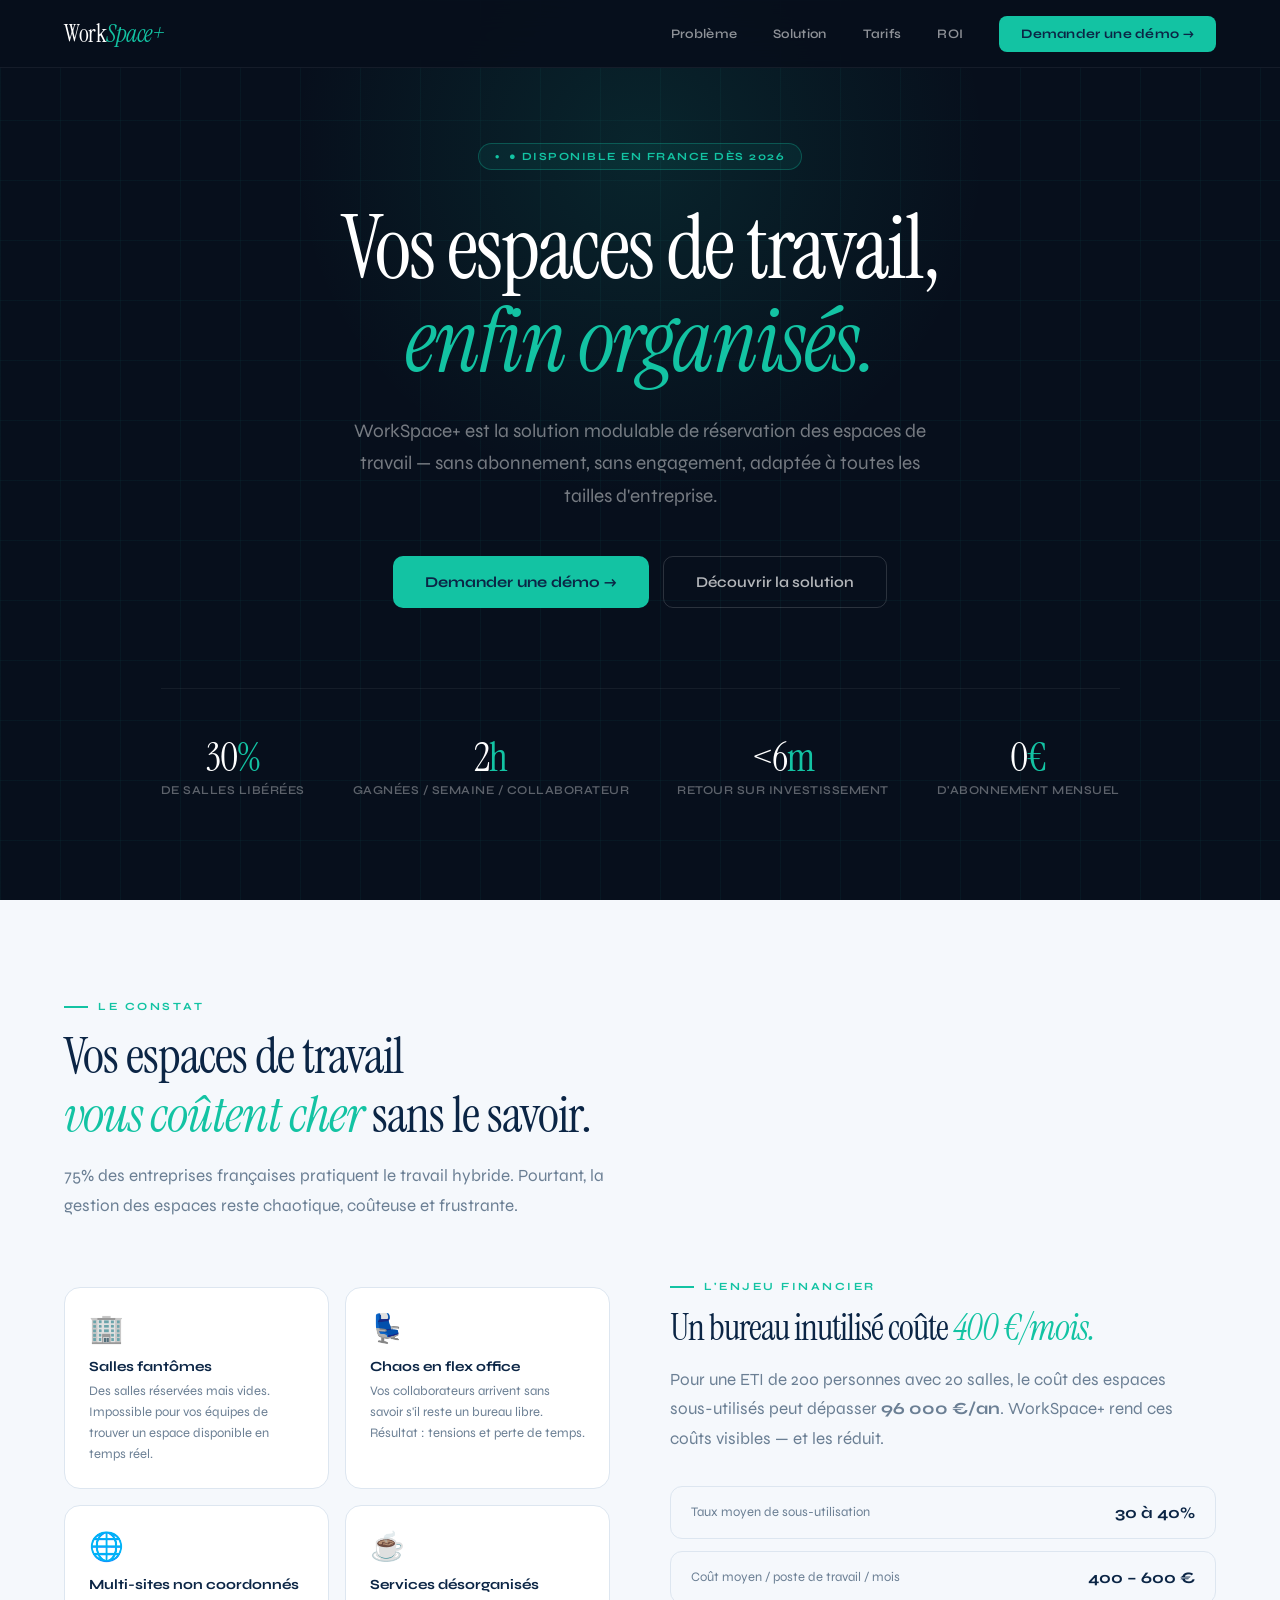
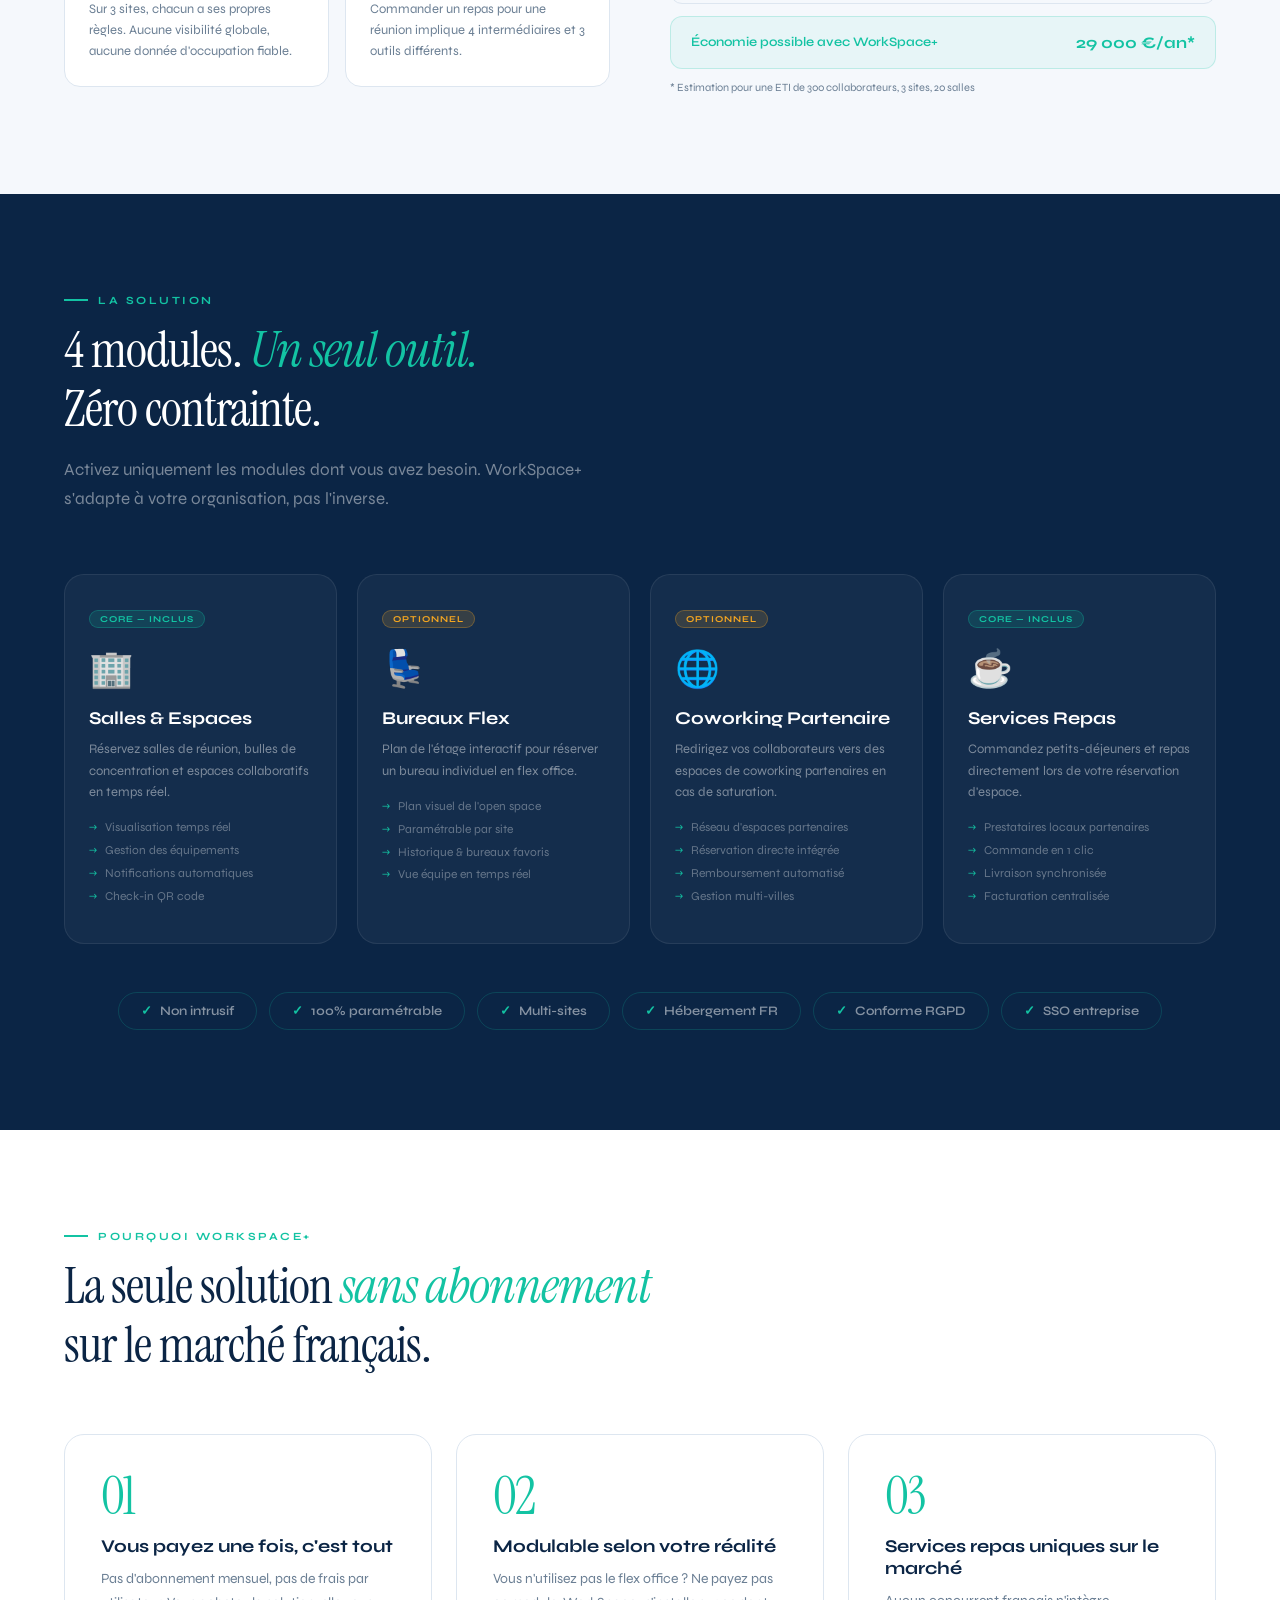
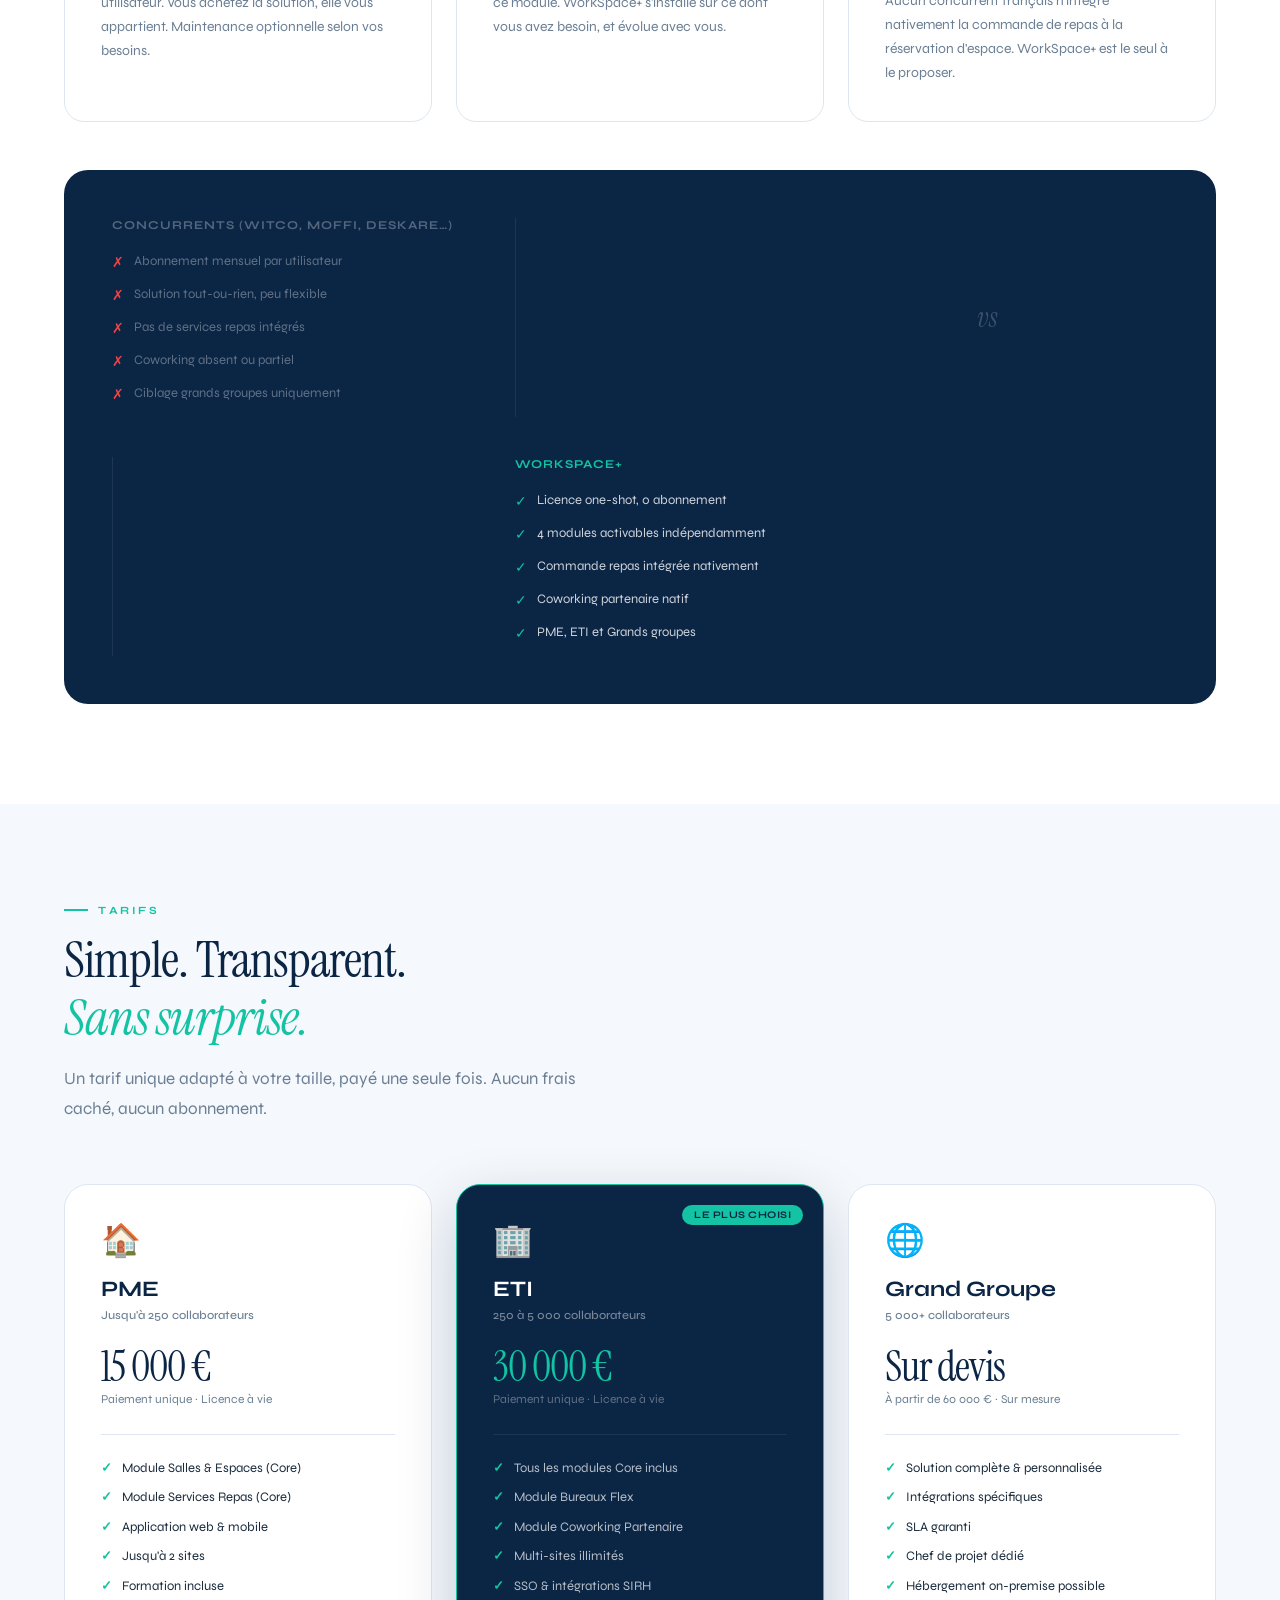
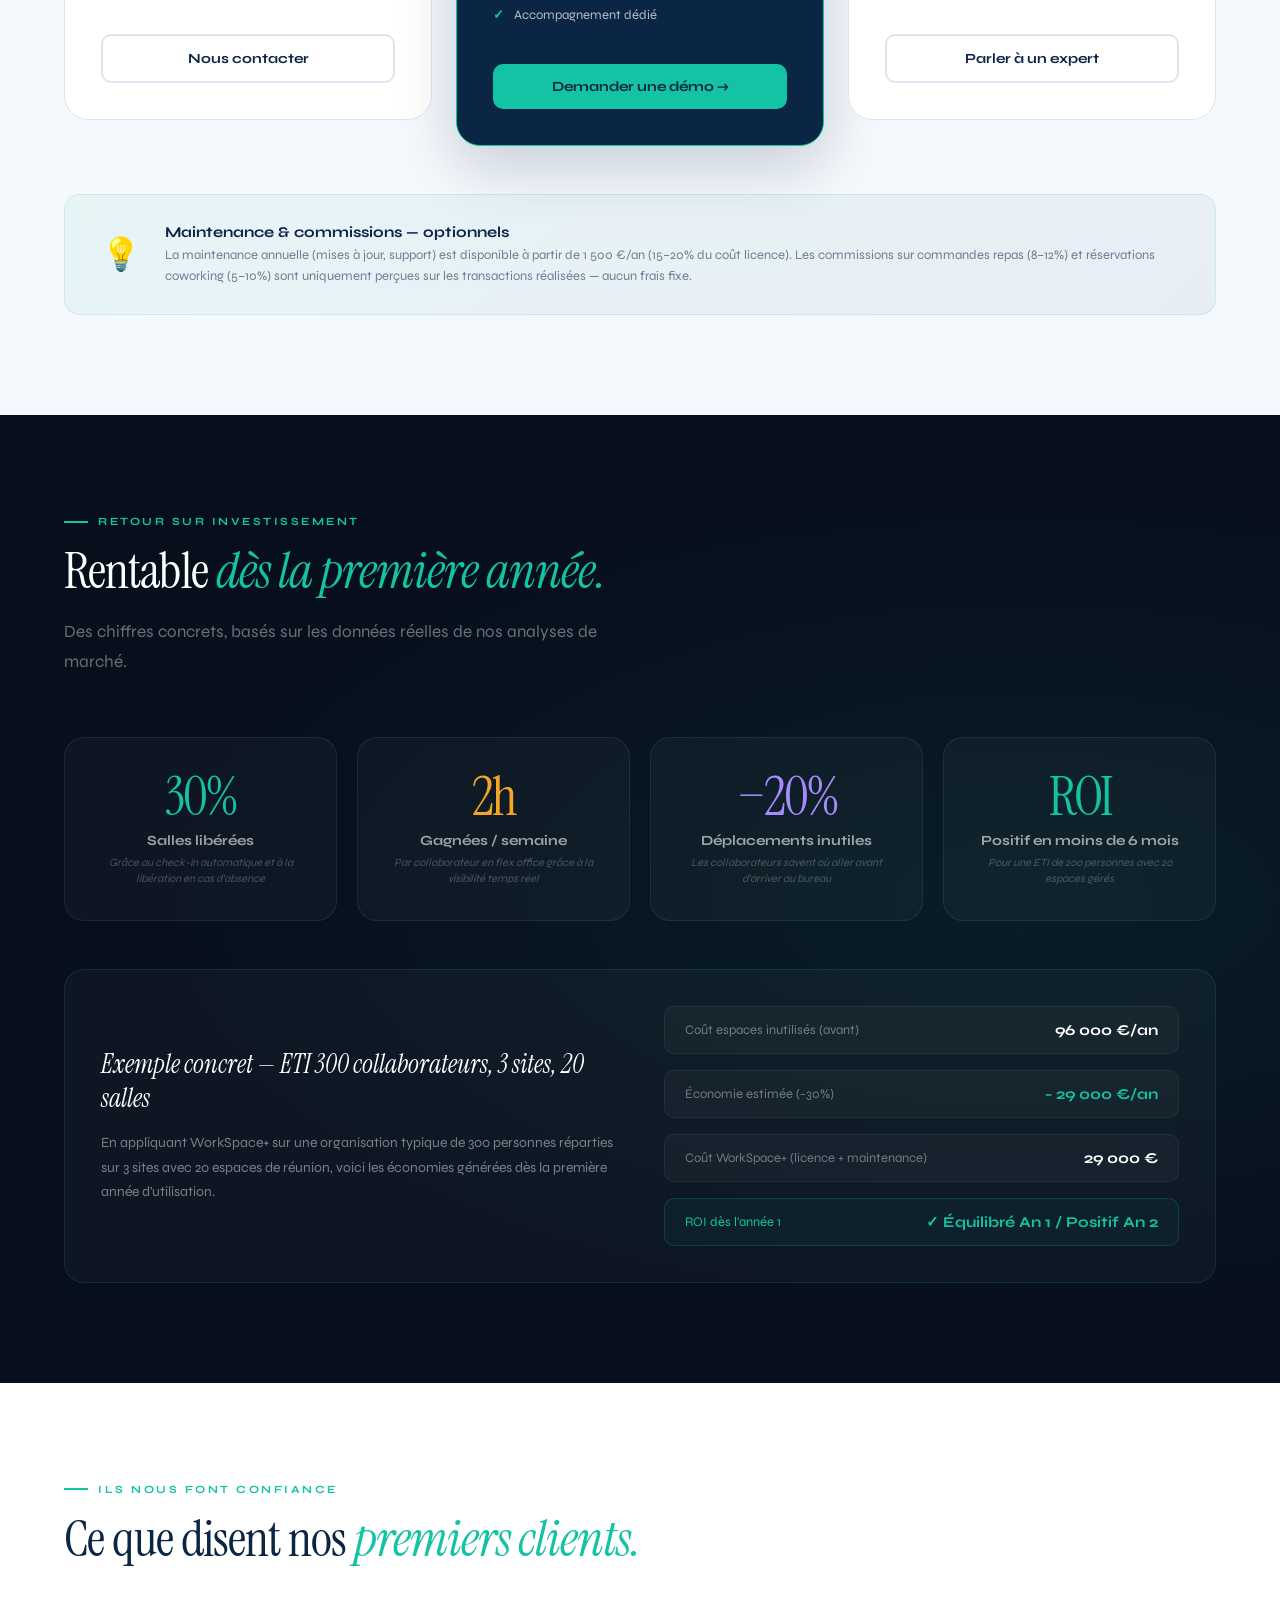
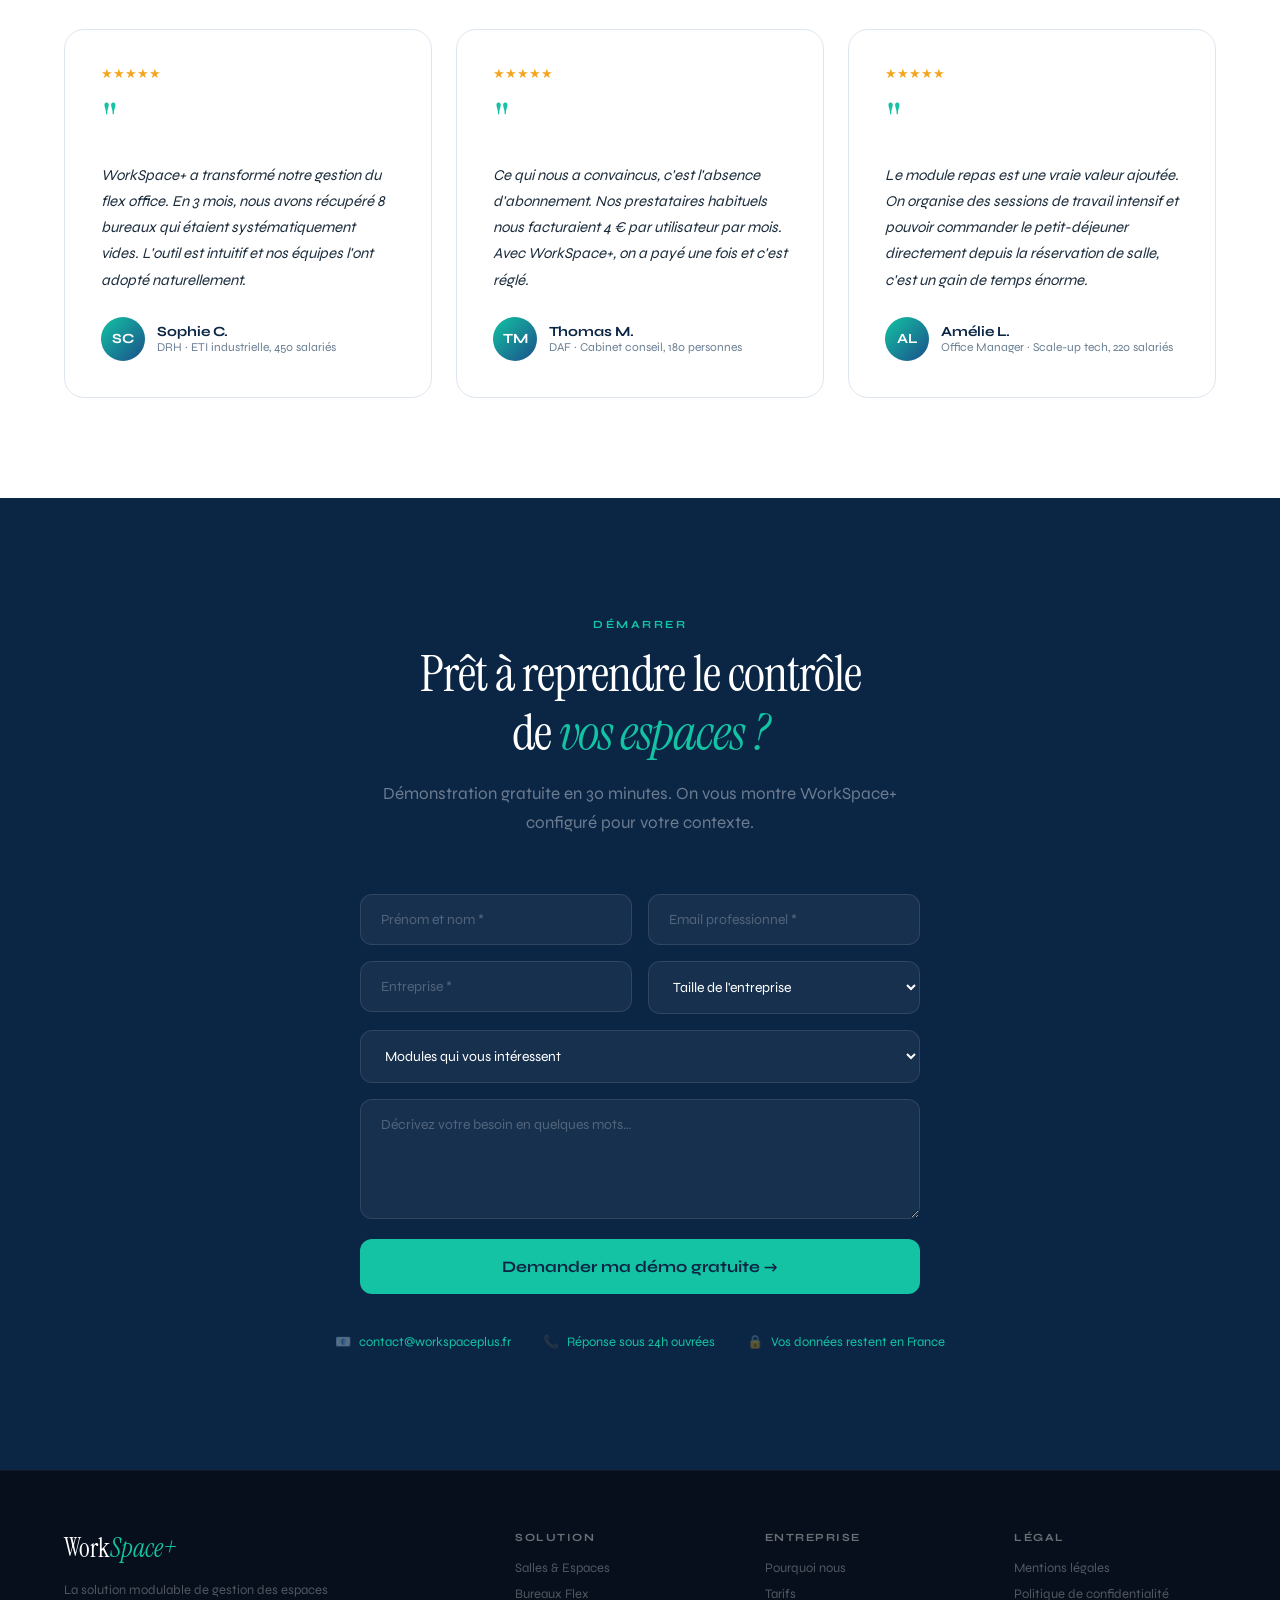
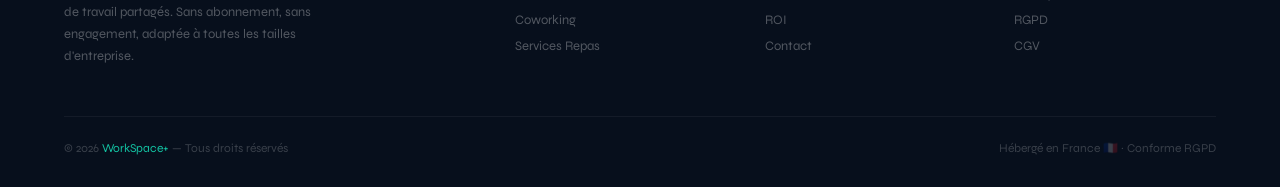
==== index.html @ f1acee2c "Add files via upload" ====
<!DOCTYPE html>
<html lang="fr">
<head>
<meta charset="UTF-8">
<meta name="viewport" content="width=device-width, initial-scale=1.0">
<title>WorkSpace+ — La solution modulable de gestion des espaces de travail</title>
<link href="https://fonts.googleapis.com/css2?family=Instrument+Serif:ital@0;1&family=Syne:wght@400;500;600;700;800&display=swap" rel="stylesheet">
<style>
*, *::before, *::after { margin: 0; padding: 0; box-sizing: border-box; }

:root {
  --navy:    #0B2545;
  --blue:    #1B4F8A;
  --teal:    #13C3A3;
  --teal2:   #0fa88d;
  --gold:    #F4A621;
  --white:   #ffffff;
  --off:     #F5F8FC;
  --muted:   #6B7F94;
  --border:  #DDE6F0;
  --text:    #1A2B3C;
  --dark-bg: #070F1C;
}

html { scroll-behavior: smooth; }

body {
  font-family: 'Syne', sans-serif;
  color: var(--text);
  background: var(--white);
  overflow-x: hidden;
}

/* ── SCROLLBAR ── */
::-webkit-scrollbar { width: 5px; }
::-webkit-scrollbar-track { background: var(--dark-bg); }
::-webkit-scrollbar-thumb { background: var(--teal); border-radius: 3px; }

/* ══════════════════════════════════════
   NAV
══════════════════════════════════════ */
nav {
  position: fixed; top: 0; left: 0; right: 0; z-index: 1000;
  padding: 0 5%;
  display: flex; align-items: center; justify-content: space-between;
  height: 68px;
  background: rgba(7,15,28,0.92);
  backdrop-filter: blur(16px);
  border-bottom: 1px solid rgba(255,255,255,0.06);
  transition: all .3s;
}
.nav-logo {
  font-family: 'Instrument Serif', serif;
  font-size: 24px; font-weight: 400;
  color: var(--white); letter-spacing: -0.5px;
}
.nav-logo span { color: var(--teal); font-style: italic; }
.nav-links { display: flex; align-items: center; gap: 36px; }
.nav-links a {
  font-size: 13px; font-weight: 600; color: rgba(255,255,255,0.55);
  text-decoration: none; letter-spacing: 0.3px;
  transition: color .2s;
}
.nav-links a:hover { color: var(--teal); }
.nav-cta {
  padding: 10px 22px; background: var(--teal); color: var(--navy) !important;
  border-radius: 8px; font-weight: 700 !important; font-size: 13px !important;
  transition: background .2s !important;
}
.nav-cta:hover { background: var(--teal2) !important; color: var(--navy) !important; }
.nav-burger { display: none; cursor: pointer; color: white; font-size: 22px; }

/* ══════════════════════════════════════
   HERO
══════════════════════════════════════ */
#hero {
  min-height: 100vh;
  background: var(--dark-bg);
  display: flex; flex-direction: column;
  align-items: center; justify-content: center;
  text-align: center;
  padding: 120px 5% 80px;
  position: relative; overflow: hidden;
}

/* Animated grid background */
#hero::before {
  content: '';
  position: absolute; inset: 0;
  background-image:
    linear-gradient(rgba(19,195,163,0.05) 1px, transparent 1px),
    linear-gradient(90deg, rgba(19,195,163,0.05) 1px, transparent 1px);
  background-size: 60px 60px;
  animation: gridMove 20s linear infinite;
}
@keyframes gridMove { 0%{transform:translateY(0)} 100%{transform:translateY(60px)} }

/* Glow orbs */
#hero::after {
  content: '';
  position: absolute;
  width: 700px; height: 700px;
  border-radius: 50%;
  background: radial-gradient(circle, rgba(19,195,163,0.12) 0%, transparent 70%);
  top: -200px; left: 50%; transform: translateX(-50%);
  pointer-events: none;
}

.hero-badge {
  display: inline-flex; align-items: center; gap: 8px;
  padding: 6px 16px; border-radius: 20px;
  border: 1px solid rgba(19,195,163,0.3);
  background: rgba(19,195,163,0.08);
  font-size: 11px; font-weight: 700; letter-spacing: 1.5px;
  text-transform: uppercase; color: var(--teal);
  margin-bottom: 32px; position: relative; z-index: 1;
  animation: fadeUp 0.6s ease both;
}
.hero-badge::before { content: '●'; font-size: 8px; animation: pulse 2s infinite; }
@keyframes pulse { 0%,100%{opacity:1} 50%{opacity:0.3} }

.hero-title {
  font-family: 'Instrument Serif', serif;
  font-size: clamp(48px, 7vw, 88px);
  font-weight: 400; line-height: 1.05;
  color: var(--white); letter-spacing: -2px;
  position: relative; z-index: 1;
  animation: fadeUp 0.7s 0.1s ease both;
}
.hero-title em { font-style: italic; color: var(--teal); }
.hero-title .line2 { display: block; }

.hero-sub {
  font-size: clamp(16px, 2vw, 19px); font-weight: 400;
  color: rgba(255,255,255,0.45); max-width: 580px;
  margin: 28px auto 0; line-height: 1.7;
  position: relative; z-index: 1;
  animation: fadeUp 0.7s 0.2s ease both;
}

.hero-actions {
  display: flex; gap: 14px; justify-content: center;
  margin-top: 44px; position: relative; z-index: 1;
  flex-wrap: wrap;
  animation: fadeUp 0.7s 0.3s ease both;
}
.btn-hero-primary {
  padding: 16px 32px; background: var(--teal); color: var(--navy);
  border: none; border-radius: 10px; font-size: 15px; font-weight: 700;
  cursor: pointer; text-decoration: none; font-family: inherit;
  transition: all .2s; display: inline-flex; align-items: center; gap: 8px;
}
.btn-hero-primary:hover { background: var(--teal2); transform: translateY(-2px); box-shadow: 0 12px 30px rgba(19,195,163,0.3); }
.btn-hero-outline {
  padding: 16px 32px; background: transparent; color: rgba(255,255,255,0.7);
  border: 1.5px solid rgba(255,255,255,0.15); border-radius: 10px;
  font-size: 15px; font-weight: 600; cursor: pointer; text-decoration: none;
  font-family: inherit; transition: all .2s;
}
.btn-hero-outline:hover { border-color: var(--teal); color: var(--teal); }

.hero-stats {
  display: flex; gap: 48px; justify-content: center;
  margin-top: 80px; position: relative; z-index: 1;
  padding-top: 48px;
  border-top: 1px solid rgba(255,255,255,0.06);
  flex-wrap: wrap;
  animation: fadeUp 0.7s 0.4s ease both;
}
.hero-stat-num {
  font-family: 'Instrument Serif', serif;
  font-size: 40px; color: var(--white); letter-spacing: -1px;
  line-height: 1;
}
.hero-stat-num span { color: var(--teal); }
.hero-stat-label { font-size: 12px; color: rgba(255,255,255,0.35); font-weight: 600; margin-top: 6px; text-transform: uppercase; letter-spacing: 0.5px; }

@keyframes fadeUp {
  from { opacity: 0; transform: translateY(24px); }
  to   { opacity: 1; transform: translateY(0); }
}

/* ══════════════════════════════════════
   SECTION BASE
══════════════════════════════════════ */
section { padding: 100px 5%; }
.section-eyebrow {
  font-size: 11px; font-weight: 700; letter-spacing: 2.5px;
  text-transform: uppercase; color: var(--teal); margin-bottom: 14px;
  display: flex; align-items: center; gap: 10px;
}
.section-eyebrow::before { content: ''; width: 24px; height: 2px; background: var(--teal); }
.section-title {
  font-family: 'Instrument Serif', serif;
  font-size: clamp(32px, 4vw, 52px);
  font-weight: 400; line-height: 1.15;
  letter-spacing: -1px; color: var(--navy);
}
.section-title em { font-style: italic; color: var(--teal); }
.section-desc { font-size: 17px; color: var(--muted); line-height: 1.75; max-width: 540px; margin-top: 16px; font-weight: 400; }

/* ══════════════════════════════════════
   PROBLÈME
══════════════════════════════════════ */
#probleme { background: var(--off); }
.pb-grid {
  display: grid; grid-template-columns: 1fr 1fr;
  gap: 60px; align-items: center; margin-top: 60px;
}
.pb-cards { display: grid; grid-template-columns: 1fr 1fr; gap: 16px; }
.pb-card {
  background: var(--white); border-radius: 16px;
  border: 1px solid var(--border);
  padding: 24px;
  transition: all .25s;
  position: relative; overflow: hidden;
}
.pb-card::before {
  content: ''; position: absolute;
  left: 0; top: 0; bottom: 0; width: 3px;
  background: var(--teal); border-radius: 3px 0 0 3px;
  opacity: 0; transition: opacity .25s;
}
.pb-card:hover { border-color: var(--teal); box-shadow: 0 8px 32px rgba(19,195,163,0.1); transform: translateY(-3px); }
.pb-card:hover::before { opacity: 1; }
.pb-icon { font-size: 28px; margin-bottom: 12px; }
.pb-title { font-size: 14px; font-weight: 700; color: var(--navy); margin-bottom: 6px; }
.pb-text { font-size: 13px; color: var(--muted); line-height: 1.6; }

/* ══════════════════════════════════════
   SOLUTION / MODULES
══════════════════════════════════════ */
#solution { background: var(--navy); }
#solution .section-title { color: var(--white); }
#solution .section-desc { color: rgba(255,255,255,0.45); }
#solution .section-eyebrow { color: var(--teal); }
#solution .section-eyebrow::before { background: var(--teal); }

.modules-grid {
  display: grid; grid-template-columns: repeat(4, 1fr);
  gap: 20px; margin-top: 60px;
}
.module-card {
  background: rgba(255,255,255,0.04);
  border: 1px solid rgba(255,255,255,0.08);
  border-radius: 20px; padding: 32px 24px;
  transition: all .3s; cursor: default;
  position: relative; overflow: hidden;
}
.module-card::after {
  content: ''; position: absolute;
  bottom: 0; left: 0; right: 0; height: 2px;
  background: var(--teal); opacity: 0;
  transition: opacity .3s;
}
.module-card:hover {
  background: rgba(19,195,163,0.06);
  border-color: rgba(19,195,163,0.25);
  transform: translateY(-4px);
}
.module-card:hover::after { opacity: 1; }
.module-tag {
  display: inline-block; padding: 3px 10px;
  border-radius: 20px; font-size: 9px; font-weight: 700;
  letter-spacing: 1px; text-transform: uppercase; margin-bottom: 20px;
}
.tag-core { background: rgba(19,195,163,0.15); color: var(--teal); border: 1px solid rgba(19,195,163,0.3); }
.tag-opt  { background: rgba(244,166,33,0.15); color: var(--gold); border: 1px solid rgba(244,166,33,0.3); }
.module-icon { font-size: 36px; margin-bottom: 16px; }
.module-name { font-size: 18px; font-weight: 700; color: var(--white); margin-bottom: 10px; }
.module-desc { font-size: 13px; color: rgba(255,255,255,0.45); line-height: 1.65; }
.module-features { margin-top: 16px; }
.module-feature {
  display: flex; align-items: flex-start; gap: 8px;
  font-size: 12px; color: rgba(255,255,255,0.35);
  margin-bottom: 6px; line-height: 1.4;
}
.module-feature::before { content: '→'; color: var(--teal); font-size: 10px; flex-shrink: 0; margin-top: 1px; }

.solution-pillars {
  display: flex; gap: 12px; justify-content: center;
  margin-top: 60px; flex-wrap: wrap;
}
.pillar {
  padding: 10px 22px;
  border: 1px solid rgba(19,195,163,0.2);
  border-radius: 24px; font-size: 13px; font-weight: 600;
  color: rgba(255,255,255,0.5);
  display: flex; align-items: center; gap: 8px;
}
.pillar span { color: var(--teal); }

/* ══════════════════════════════════════
   POURQUOI WS+
══════════════════════════════════════ */
#pourquoi { background: var(--white); }
.avantages-grid {
  display: grid; grid-template-columns: 1fr 1fr 1fr;
  gap: 24px; margin-top: 60px;
}
.avantage {
  padding: 36px; border-radius: 20px;
  border: 1px solid var(--border);
  transition: all .25s;
}
.avantage:hover { border-color: var(--teal); box-shadow: 0 12px 40px rgba(19,195,163,0.08); }
.avantage-num {
  font-family: 'Instrument Serif', serif;
  font-size: 52px; color: var(--teal); line-height: 1;
  margin-bottom: 12px; letter-spacing: -2px;
}
.avantage-title { font-size: 18px; font-weight: 700; color: var(--navy); margin-bottom: 10px; }
.avantage-text { font-size: 14px; color: var(--muted); line-height: 1.7; }

.vs-banner {
  margin-top: 60px;
  background: var(--navy);
  border-radius: 24px; padding: 48px;
  display: grid; grid-template-columns: 1fr auto 1fr; gap: 40px;
  align-items: center;
}
.vs-col-title { font-size: 12px; font-weight: 700; text-transform: uppercase; letter-spacing: 1px; margin-bottom: 20px; }
.vs-concurrents .vs-col-title { color: rgba(255,255,255,0.3); }
.vs-nous .vs-col-title { color: var(--teal); }
.vs-item {
  display: flex; align-items: flex-start; gap: 10px;
  font-size: 13px; margin-bottom: 12px; line-height: 1.5;
}
.vs-concurrents .vs-item { color: rgba(255,255,255,0.35); }
.vs-nous .vs-item { color: rgba(255,255,255,0.8); }
.vs-x { color: #ef4444; font-size: 14px; flex-shrink: 0; }
.vs-check { color: var(--teal); font-size: 14px; flex-shrink: 0; }
.vs-divider {
  width: 1px; background: rgba(255,255,255,0.08);
  align-self: stretch;
}
.vs-middle {
  text-align: center;
  font-family: 'Instrument Serif', serif;
  font-size: 28px; color: rgba(255,255,255,0.2);
  font-style: italic;
}

/* ══════════════════════════════════════
   TARIFS
══════════════════════════════════════ */
#tarifs { background: var(--off); }
.tarifs-grid {
  display: grid; grid-template-columns: repeat(3, 1fr);
  gap: 24px; margin-top: 60px; align-items: start;
}
.tarif-card {
  background: var(--white); border-radius: 24px;
  border: 1px solid var(--border); padding: 36px;
  transition: all .25s; position: relative; overflow: hidden;
}
.tarif-card.featured {
  background: var(--navy); border-color: var(--teal);
  box-shadow: 0 20px 60px rgba(11,37,69,0.2);
  transform: scale(1.02);
}
.tarif-badge {
  position: absolute; top: 20px; right: 20px;
  padding: 4px 12px; background: var(--teal); color: var(--navy);
  border-radius: 12px; font-size: 10px; font-weight: 700;
  text-transform: uppercase; letter-spacing: 0.5px;
}
.tarif-icon { font-size: 32px; margin-bottom: 16px; }
.tarif-name { font-size: 22px; font-weight: 700; color: var(--navy); margin-bottom: 6px; }
.tarif-card.featured .tarif-name { color: var(--white); }
.tarif-target { font-size: 12px; color: var(--muted); margin-bottom: 24px; font-weight: 500; }
.tarif-card.featured .tarif-target { color: rgba(255,255,255,0.45); }
.tarif-price {
  font-family: 'Instrument Serif', serif;
  font-size: 42px; color: var(--navy); line-height: 1;
  margin-bottom: 4px; letter-spacing: -1px;
}
.tarif-card.featured .tarif-price { color: var(--teal); }
.tarif-price-sub { font-size: 12px; color: var(--muted); margin-bottom: 28px; }
.tarif-card.featured .tarif-price-sub { color: rgba(255,255,255,0.35); }
.tarif-divider { height: 1px; background: var(--border); margin-bottom: 24px; }
.tarif-card.featured .tarif-divider { background: rgba(255,255,255,0.08); }
.tarif-feature {
  display: flex; align-items: flex-start; gap: 10px;
  font-size: 13px; margin-bottom: 10px; color: var(--text); line-height: 1.5;
}
.tarif-card.featured .tarif-feature { color: rgba(255,255,255,0.7); }
.tarif-check { color: var(--teal); font-weight: 700; flex-shrink: 0; }
.btn-tarif {
  width: 100%; padding: 14px; margin-top: 28px;
  border-radius: 10px; font-size: 14px; font-weight: 700;
  cursor: pointer; border: none; font-family: inherit;
  transition: all .2s;
}
.btn-tarif-outline {
  background: transparent; color: var(--navy);
  border: 2px solid var(--border);
}
.btn-tarif-outline:hover { border-color: var(--teal); color: var(--teal); }
.btn-tarif-primary { background: var(--teal); color: var(--navy); }
.btn-tarif-primary:hover { background: var(--teal2); transform: translateY(-1px); }

.commissions-note {
  margin-top: 48px;
  background: linear-gradient(135deg, rgba(19,195,163,0.06), rgba(27,79,138,0.06));
  border: 1px solid rgba(19,195,163,0.15);
  border-radius: 16px; padding: 28px 36px;
  display: flex; align-items: center; gap: 24px;
}
.commissions-note-icon { font-size: 32px; flex-shrink: 0; }
.commissions-note-title { font-size: 15px; font-weight: 700; color: var(--navy); margin-bottom: 4px; }
.commissions-note-text { font-size: 13px; color: var(--muted); line-height: 1.6; }

/* ══════════════════════════════════════
   ROI
══════════════════════════════════════ */
#roi {
  background: var(--dark-bg);
  position: relative; overflow: hidden;
}
#roi::before {
  content: '';
  position: absolute; inset: 0;
  background: radial-gradient(ellipse at 80% 50%, rgba(19,195,163,0.08) 0%, transparent 60%);
}
#roi .section-title { color: var(--white); }
#roi .section-desc { color: rgba(255,255,255,0.4); }
#roi .section-eyebrow { color: var(--teal); }
#roi .section-eyebrow::before { background: var(--teal); }

.roi-grid {
  display: grid; grid-template-columns: repeat(4, 1fr);
  gap: 20px; margin-top: 60px; position: relative; z-index: 1;
}
.roi-card {
  background: rgba(255,255,255,0.03);
  border: 1px solid rgba(255,255,255,0.07);
  border-radius: 20px; padding: 32px 24px;
  text-align: center; transition: all .25s;
}
.roi-card:hover {
  background: rgba(19,195,163,0.06);
  border-color: rgba(19,195,163,0.2);
  transform: translateY(-4px);
}
.roi-num {
  font-family: 'Instrument Serif', serif;
  font-size: 54px; font-weight: 400;
  line-height: 1; letter-spacing: -2px;
  margin-bottom: 8px;
}
.roi-label { font-size: 14px; font-weight: 700; color: rgba(255,255,255,0.6); margin-bottom: 6px; }
.roi-sub { font-size: 11px; color: rgba(255,255,255,0.25); font-style: italic; line-height: 1.5; }

.roi-example {
  margin-top: 48px; position: relative; z-index: 1;
  background: rgba(255,255,255,0.03);
  border: 1px solid rgba(19,195,163,0.15);
  border-radius: 20px; padding: 36px;
  display: grid; grid-template-columns: 1fr 1fr; gap: 48px; align-items: center;
}
.roi-ex-title {
  font-family: 'Instrument Serif', serif;
  font-size: 26px; color: var(--white); margin-bottom: 16px; font-style: italic;
}
.roi-ex-text { font-size: 14px; color: rgba(255,255,255,0.45); line-height: 1.75; }
.roi-ex-numbers { display: flex; flex-direction: column; gap: 16px; }
.roi-ex-row {
  display: flex; justify-content: space-between; align-items: center;
  padding: 14px 20px;
  background: rgba(255,255,255,0.03);
  border-radius: 10px; border: 1px solid rgba(255,255,255,0.06);
}
.roi-ex-row-label { font-size: 13px; color: rgba(255,255,255,0.4); }
.roi-ex-row-val { font-size: 15px; font-weight: 700; color: var(--white); }
.roi-ex-row-val.pos { color: var(--teal); }

/* ══════════════════════════════════════
   TÉMOIGNAGES / TRUST
══════════════════════════════════════ */
#confiance { background: var(--white); }
.trust-grid {
  display: grid; grid-template-columns: repeat(3, 1fr);
  gap: 24px; margin-top: 60px;
}
.trust-card {
  padding: 36px; border-radius: 20px;
  border: 1px solid var(--border);
  position: relative;
}
.trust-quote {
  font-size: 48px; color: var(--teal); line-height: 1;
  font-family: 'Instrument Serif', serif; margin-bottom: 16px;
}
.trust-text { font-size: 15px; color: var(--text); line-height: 1.75; font-style: italic; margin-bottom: 24px; }
.trust-author { display: flex; align-items: center; gap: 12px; }
.trust-avatar {
  width: 44px; height: 44px; border-radius: 50%;
  background: linear-gradient(135deg, var(--teal), var(--blue));
  display: flex; align-items: center; justify-content: center;
  font-size: 14px; font-weight: 700; color: white;
}
.trust-name { font-size: 14px; font-weight: 700; color: var(--navy); }
.trust-role { font-size: 12px; color: var(--muted); }
.trust-stars { color: var(--gold); font-size: 13px; margin-bottom: 16px; }

/* ══════════════════════════════════════
   CONTACT / CTA
══════════════════════════════════════ */
#contact {
  background: var(--navy);
  text-align: center;
  padding: 120px 5%;
}
#contact .section-eyebrow { justify-content: center; }
#contact .section-eyebrow::before { display: none; }
#contact .section-title { color: var(--white); }
#contact .section-desc { color: rgba(255,255,255,0.4); margin: 16px auto 0; }

.contact-form {
  max-width: 560px; margin: 56px auto 0;
  display: flex; flex-direction: column; gap: 16px;
}
.form-row-2 { display: grid; grid-template-columns: 1fr 1fr; gap: 16px; }
.form-field input,
.form-field select,
.form-field textarea {
  width: 100%; padding: 16px 20px;
  background: rgba(255,255,255,0.05);
  border: 1.5px solid rgba(255,255,255,0.1);
  border-radius: 12px; font-size: 14px; font-family: inherit;
  color: var(--white); outline: none;
  transition: border-color .2s;
}
.form-field input::placeholder,
.form-field select::placeholder,
.form-field textarea::placeholder { color: rgba(255,255,255,0.25); }
.form-field input:focus,
.form-field select:focus,
.form-field textarea:focus { border-color: var(--teal); background: rgba(19,195,163,0.05); }
.form-field select option { background: var(--navy); color: white; }
.form-field textarea { resize: vertical; min-height: 120px; }
.btn-submit {
  padding: 18px 40px; background: var(--teal); color: var(--navy);
  border: none; border-radius: 12px; font-size: 16px; font-weight: 700;
  cursor: pointer; font-family: inherit; transition: all .2s;
  display: flex; align-items: center; justify-content: center; gap: 8px;
}
.btn-submit:hover { background: var(--teal2); transform: translateY(-2px); box-shadow: 0 12px 30px rgba(19,195,163,0.3); }

.contact-alts {
  display: flex; gap: 32px; justify-content: center;
  margin-top: 40px; flex-wrap: wrap;
}
.contact-alt {
  display: flex; align-items: center; gap: 8px;
  font-size: 13px; color: rgba(255,255,255,0.35);
}
.contact-alt span { color: var(--teal); }

/* ══════════════════════════════════════
   FOOTER
══════════════════════════════════════ */
footer {
  background: var(--dark-bg);
  padding: 60px 5% 32px;
  border-top: 1px solid rgba(255,255,255,0.05);
}
.footer-grid {
  display: grid; grid-template-columns: 2fr 1fr 1fr 1fr;
  gap: 48px; margin-bottom: 48px;
}
.footer-logo {
  font-family: 'Instrument Serif', serif;
  font-size: 26px; color: var(--white); margin-bottom: 14px;
}
.footer-logo span { color: var(--teal); font-style: italic; }
.footer-desc { font-size: 13px; color: rgba(255,255,255,0.3); line-height: 1.7; max-width: 280px; }
.footer-col-title { font-size: 11px; font-weight: 700; text-transform: uppercase; letter-spacing: 1.5px; color: rgba(255,255,255,0.4); margin-bottom: 16px; }
.footer-link { display: block; font-size: 13px; color: rgba(255,255,255,0.3); text-decoration: none; margin-bottom: 10px; transition: color .2s; }
.footer-link:hover { color: var(--teal); }
.footer-bottom {
  border-top: 1px solid rgba(255,255,255,0.05);
  padding-top: 24px; display: flex;
  justify-content: space-between; align-items: center;
  font-size: 12px; color: rgba(255,255,255,0.2);
  flex-wrap: wrap; gap: 12px;
}
.footer-teal { color: var(--teal); }

/* ══════════════════════════════════════
   RESPONSIVE
══════════════════════════════════════ */
@media (max-width: 1100px) {
  .modules-grid { grid-template-columns: repeat(2, 1fr); }
  .roi-grid { grid-template-columns: repeat(2, 1fr); }
}
@media (max-width: 900px) {
  .pb-grid { grid-template-columns: 1fr; }
  .avantages-grid { grid-template-columns: 1fr; }
  .tarifs-grid { grid-template-columns: 1fr; }
  .trust-grid { grid-template-columns: 1fr; }
  .footer-grid { grid-template-columns: 1fr 1fr; }
  .vs-banner { grid-template-columns: 1fr; }
  .vs-divider { display: none; }
  .roi-example { grid-template-columns: 1fr; }
  .form-row-2 { grid-template-columns: 1fr; }
  .nav-links { display: none; }
  .nav-burger { display: block; }
  .modules-grid { grid-template-columns: 1fr; }
}
@media (max-width: 600px) {
  .footer-grid { grid-template-columns: 1fr; }
  .hero-stats { gap: 28px; }
  .pb-cards { grid-template-columns: 1fr; }
  .roi-grid { grid-template-columns: 1fr 1fr; }
}

/* ══════════════════════════════════════
   SCROLL REVEAL
══════════════════════════════════════ */
.reveal {
  opacity: 0; transform: translateY(30px);
  transition: opacity 0.7s ease, transform 0.7s ease;
}
.reveal.visible { opacity: 1; transform: translateY(0); }
.reveal-delay-1 { transition-delay: 0.1s; }
.reveal-delay-2 { transition-delay: 0.2s; }
.reveal-delay-3 { transition-delay: 0.3s; }
.reveal-delay-4 { transition-delay: 0.4s; }
</style>
</head>
<body>

<!-- ══ NAV ══ -->
<nav>
  <div class="nav-logo">Work<span>Space+</span></div>
  <div class="nav-links">
    <a href="#probleme">Problème</a>
    <a href="#solution">Solution</a>
    <a href="#tarifs">Tarifs</a>
    <a href="#roi">ROI</a>
    <a href="#contact" class="nav-cta">Demander une démo →</a>
  </div>
  <div class="nav-burger" onclick="toggleMenu()">☰</div>
</nav>

<!-- ══ HERO ══ -->
<section id="hero">
  <div class="hero-badge">● Disponible en France dès 2026</div>
  <h1 class="hero-title">
    Vos espaces de travail,<br>
    <em>enfin organisés.</em>
  </h1>
  <p class="hero-sub">WorkSpace+ est la solution modulable de réservation des espaces de travail — sans abonnement, sans engagement, adaptée à toutes les tailles d'entreprise.</p>
  <div class="hero-actions">
    <a href="#contact" class="btn-hero-primary">Demander une démo →</a>
    <a href="#solution" class="btn-hero-outline">Découvrir la solution</a>
  </div>
  <div class="hero-stats">
    <div>
      <div class="hero-stat-num">30<span>%</span></div>
      <div class="hero-stat-label">de salles libérées</div>
    </div>
    <div>
      <div class="hero-stat-num">2<span>h</span></div>
      <div class="hero-stat-label">gagnées / semaine / collaborateur</div>
    </div>
    <div>
      <div class="hero-stat-num">&lt;6<span>m</span></div>
      <div class="hero-stat-label">retour sur investissement</div>
    </div>
    <div>
      <div class="hero-stat-num">0<span>€</span></div>
      <div class="hero-stat-label">d'abonnement mensuel</div>
    </div>
  </div>
</section>

<!-- ══ PROBLÈME ══ -->
<section id="probleme">
  <div class="section-eyebrow reveal">Le constat</div>
  <h2 class="section-title reveal reveal-delay-1">Vos espaces de travail<br><em>vous coûtent cher</em> sans le savoir.</h2>
  <p class="section-desc reveal reveal-delay-2">75% des entreprises françaises pratiquent le travail hybride. Pourtant, la gestion des espaces reste chaotique, coûteuse et frustrante.</p>

  <div class="pb-grid">
    <div>
      <div class="pb-cards">
        <div class="pb-card reveal reveal-delay-1">
          <div class="pb-icon">🏢</div>
          <div class="pb-title">Salles fantômes</div>
          <div class="pb-text">Des salles réservées mais vides. Impossible pour vos équipes de trouver un espace disponible en temps réel.</div>
        </div>
        <div class="pb-card reveal reveal-delay-2">
          <div class="pb-icon">💺</div>
          <div class="pb-title">Chaos en flex office</div>
          <div class="pb-text">Vos collaborateurs arrivent sans savoir s'il reste un bureau libre. Résultat : tensions et perte de temps.</div>
        </div>
        <div class="pb-card reveal reveal-delay-3">
          <div class="pb-icon">🌐</div>
          <div class="pb-title">Multi-sites non coordonnés</div>
          <div class="pb-text">Sur 3 sites, chacun a ses propres règles. Aucune visibilité globale, aucune donnée d'occupation fiable.</div>
        </div>
        <div class="pb-card reveal reveal-delay-4">
          <div class="pb-icon">☕</div>
          <div class="pb-title">Services désorganisés</div>
          <div class="pb-text">Commander un repas pour une réunion implique 4 intermédiaires et 3 outils différents.</div>
        </div>
      </div>
    </div>
    <div class="reveal reveal-delay-2">
      <div class="section-eyebrow">L'enjeu financier</div>
      <h3 class="section-title" style="font-size:36px">Un bureau inutilisé coûte <em>400 €/mois.</em></h3>
      <p class="section-desc" style="margin-top:16px">Pour une ETI de 200 personnes avec 20 salles, le coût des espaces sous-utilisés peut dépasser <strong>96 000 €/an</strong>. WorkSpace+ rend ces coûts visibles — et les réduit.</p>
      <div style="margin-top:32px;display:flex;flex-direction:column;gap:12px">
        <div style="padding:16px 20px;background:var(--off);border-radius:12px;display:flex;justify-content:space-between;align-items:center;border:1px solid var(--border)">
          <span style="font-size:13px;color:var(--muted)">Taux moyen de sous-utilisation</span>
          <span style="font-weight:700;color:var(--navy)">30 à 40%</span>
        </div>
        <div style="padding:16px 20px;background:var(--off);border-radius:12px;display:flex;justify-content:space-between;align-items:center;border:1px solid var(--border)">
          <span style="font-size:13px;color:var(--muted)">Coût moyen / poste de travail / mois</span>
          <span style="font-weight:700;color:var(--navy)">400 – 600 €</span>
        </div>
        <div style="padding:16px 20px;background:rgba(19,195,163,0.06);border-radius:12px;display:flex;justify-content:space-between;align-items:center;border:1px solid rgba(19,195,163,0.2)">
          <span style="font-size:13px;color:var(--teal);font-weight:600">Économie possible avec WorkSpace+</span>
          <span style="font-weight:700;color:var(--teal)">29 000 €/an*</span>
        </div>
      </div>
      <p style="font-size:11px;color:var(--muted);margin-top:12px">* Estimation pour une ETI de 300 collaborateurs, 3 sites, 20 salles</p>
    </div>
  </div>
</section>

<!-- ══ SOLUTION ══ -->
<section id="solution">
  <div class="section-eyebrow reveal">La solution</div>
  <h2 class="section-title reveal reveal-delay-1">4 modules. <em>Un seul outil.</em><br>Zéro contrainte.</h2>
  <p class="section-desc reveal reveal-delay-2">Activez uniquement les modules dont vous avez besoin. WorkSpace+ s'adapte à votre organisation, pas l'inverse.</p>

  <div class="modules-grid">
    <div class="module-card reveal reveal-delay-1">
      <div class="module-tag tag-core">Core — Inclus</div>
      <div class="module-icon">🏢</div>
      <div class="module-name">Salles & Espaces</div>
      <div class="module-desc">Réservez salles de réunion, bulles de concentration et espaces collaboratifs en temps réel.</div>
      <div class="module-features">
        <div class="module-feature">Visualisation temps réel</div>
        <div class="module-feature">Gestion des équipements</div>
        <div class="module-feature">Notifications automatiques</div>
        <div class="module-feature">Check-in QR code</div>
      </div>
    </div>
    <div class="module-card reveal reveal-delay-2">
      <div class="module-tag tag-opt">Optionnel</div>
      <div class="module-icon">💺</div>
      <div class="module-name">Bureaux Flex</div>
      <div class="module-desc">Plan de l'étage interactif pour réserver un bureau individuel en flex office.</div>
      <div class="module-features">
        <div class="module-feature">Plan visuel de l'open space</div>
        <div class="module-feature">Paramétrable par site</div>
        <div class="module-feature">Historique & bureaux favoris</div>
        <div class="module-feature">Vue équipe en temps réel</div>
      </div>
    </div>
    <div class="module-card reveal reveal-delay-3">
      <div class="module-tag tag-opt">Optionnel</div>
      <div class="module-icon">🌐</div>
      <div class="module-name">Coworking Partenaire</div>
      <div class="module-desc">Redirigez vos collaborateurs vers des espaces de coworking partenaires en cas de saturation.</div>
      <div class="module-features">
        <div class="module-feature">Réseau d'espaces partenaires</div>
        <div class="module-feature">Réservation directe intégrée</div>
        <div class="module-feature">Remboursement automatisé</div>
        <div class="module-feature">Gestion multi-villes</div>
      </div>
    </div>
    <div class="module-card reveal reveal-delay-4">
      <div class="module-tag tag-core">Core — Inclus</div>
      <div class="module-icon">☕</div>
      <div class="module-name">Services Repas</div>
      <div class="module-desc">Commandez petits-déjeuners et repas directement lors de votre réservation d'espace.</div>
      <div class="module-features">
        <div class="module-feature">Prestataires locaux partenaires</div>
        <div class="module-feature">Commande en 1 clic</div>
        <div class="module-feature">Livraison synchronisée</div>
        <div class="module-feature">Facturation centralisée</div>
      </div>
    </div>
  </div>

  <div class="solution-pillars reveal" style="margin-top:48px">
    <div class="pillar"><span>✓</span> Non intrusif</div>
    <div class="pillar"><span>✓</span> 100% paramétrable</div>
    <div class="pillar"><span>✓</span> Multi-sites</div>
    <div class="pillar"><span>✓</span> Hébergement FR</div>
    <div class="pillar"><span>✓</span> Conforme RGPD</div>
    <div class="pillar"><span>✓</span> SSO entreprise</div>
  </div>
</section>

<!-- ══ POURQUOI WS+ ══ -->
<section id="pourquoi">
  <div class="section-eyebrow reveal">Pourquoi WorkSpace+</div>
  <h2 class="section-title reveal reveal-delay-1">La seule solution <em>sans abonnement</em><br>sur le marché français.</h2>

  <div class="avantages-grid">
    <div class="avantage reveal reveal-delay-1">
      <div class="avantage-num">01</div>
      <div class="avantage-title">Vous payez une fois, c'est tout</div>
      <div class="avantage-text">Pas d'abonnement mensuel, pas de frais par utilisateur. Vous achetez la solution, elle vous appartient. Maintenance optionnelle selon vos besoins.</div>
    </div>
    <div class="avantage reveal reveal-delay-2">
      <div class="avantage-num">02</div>
      <div class="avantage-title">Modulable selon votre réalité</div>
      <div class="avantage-text">Vous n'utilisez pas le flex office ? Ne payez pas ce module. WorkSpace+ s'installe sur ce dont vous avez besoin, et évolue avec vous.</div>
    </div>
    <div class="avantage reveal reveal-delay-3">
      <div class="avantage-num">03</div>
      <div class="avantage-title">Services repas uniques sur le marché</div>
      <div class="avantage-text">Aucun concurrent français n'intègre nativement la commande de repas à la réservation d'espace. WorkSpace+ est le seul à le proposer.</div>
    </div>
  </div>

  <div class="vs-banner reveal" style="margin-top:48px">
    <div class="vs-concurrents">
      <div class="vs-col-title">Concurrents (Witco, Moffi, Deskare…)</div>
      <div class="vs-item"><span class="vs-x">✗</span> Abonnement mensuel par utilisateur</div>
      <div class="vs-item"><span class="vs-x">✗</span> Solution tout-ou-rien, peu flexible</div>
      <div class="vs-item"><span class="vs-x">✗</span> Pas de services repas intégrés</div>
      <div class="vs-item"><span class="vs-x">✗</span> Coworking absent ou partiel</div>
      <div class="vs-item"><span class="vs-x">✗</span> Ciblage grands groupes uniquement</div>
    </div>
    <div class="vs-divider"></div>
    <div class="vs-middle">vs</div>
    <div class="vs-divider"></div>
    <div class="vs-nous">
      <div class="vs-col-title">WorkSpace+</div>
      <div class="vs-item"><span class="vs-check">✓</span> Licence one-shot, 0 abonnement</div>
      <div class="vs-item"><span class="vs-check">✓</span> 4 modules activables indépendamment</div>
      <div class="vs-item"><span class="vs-check">✓</span> Commande repas intégrée nativement</div>
      <div class="vs-item"><span class="vs-check">✓</span> Coworking partenaire natif</div>
      <div class="vs-item"><span class="vs-check">✓</span> PME, ETI et Grands groupes</div>
    </div>
  </div>
</section>

<!-- ══ TARIFS ══ -->
<section id="tarifs">
  <div class="section-eyebrow reveal">Tarifs</div>
  <h2 class="section-title reveal reveal-delay-1">Simple. Transparent.<br><em>Sans surprise.</em></h2>
  <p class="section-desc reveal reveal-delay-2">Un tarif unique adapté à votre taille, payé une seule fois. Aucun frais caché, aucun abonnement.</p>

  <div class="tarifs-grid">
    <div class="tarif-card reveal reveal-delay-1">
      <div class="tarif-icon">🏠</div>
      <div class="tarif-name">PME</div>
      <div class="tarif-target">Jusqu'à 250 collaborateurs</div>
      <div class="tarif-price">15 000 €</div>
      <div class="tarif-price-sub">Paiement unique · Licence à vie</div>
      <div class="tarif-divider"></div>
      <div class="tarif-feature"><span class="tarif-check">✓</span> Module Salles & Espaces (Core)</div>
      <div class="tarif-feature"><span class="tarif-check">✓</span> Module Services Repas (Core)</div>
      <div class="tarif-feature"><span class="tarif-check">✓</span> Application web & mobile</div>
      <div class="tarif-feature"><span class="tarif-check">✓</span> Jusqu'à 2 sites</div>
      <div class="tarif-feature"><span class="tarif-check">✓</span> Formation incluse</div>
      <button class="btn-tarif btn-tarif-outline" onclick="document.getElementById('contact').scrollIntoView()">Nous contacter</button>
    </div>

    <div class="tarif-card featured reveal reveal-delay-2">
      <div class="tarif-badge">Le plus choisi</div>
      <div class="tarif-icon">🏢</div>
      <div class="tarif-name">ETI</div>
      <div class="tarif-target">250 à 5 000 collaborateurs</div>
      <div class="tarif-price">30 000 €</div>
      <div class="tarif-price-sub">Paiement unique · Licence à vie</div>
      <div class="tarif-divider"></div>
      <div class="tarif-feature"><span class="tarif-check">✓</span> Tous les modules Core inclus</div>
      <div class="tarif-feature"><span class="tarif-check">✓</span> Module Bureaux Flex</div>
      <div class="tarif-feature"><span class="tarif-check">✓</span> Module Coworking Partenaire</div>
      <div class="tarif-feature"><span class="tarif-check">✓</span> Multi-sites illimités</div>
      <div class="tarif-feature"><span class="tarif-check">✓</span> SSO & intégrations SIRH</div>
      <div class="tarif-feature"><span class="tarif-check">✓</span> Accompagnement dédié</div>
      <button class="btn-tarif btn-tarif-primary" onclick="document.getElementById('contact').scrollIntoView()">Demander une démo →</button>
    </div>

    <div class="tarif-card reveal reveal-delay-3">
      <div class="tarif-icon">🌐</div>
      <div class="tarif-name">Grand Groupe</div>
      <div class="tarif-target">5 000+ collaborateurs</div>
      <div class="tarif-price">Sur devis</div>
      <div class="tarif-price-sub">À partir de 60 000 € · Sur mesure</div>
      <div class="tarif-divider"></div>
      <div class="tarif-feature"><span class="tarif-check">✓</span> Solution complète & personnalisée</div>
      <div class="tarif-feature"><span class="tarif-check">✓</span> Intégrations spécifiques</div>
      <div class="tarif-feature"><span class="tarif-check">✓</span> SLA garanti</div>
      <div class="tarif-feature"><span class="tarif-check">✓</span> Chef de projet dédié</div>
      <div class="tarif-feature"><span class="tarif-check">✓</span> Hébergement on-premise possible</div>
      <button class="btn-tarif btn-tarif-outline" onclick="document.getElementById('contact').scrollIntoView()">Parler à un expert</button>
    </div>
  </div>

  <div class="commissions-note reveal">
    <div class="commissions-note-icon">💡</div>
    <div>
      <div class="commissions-note-title">Maintenance & commissions — optionnels</div>
      <div class="commissions-note-text">La maintenance annuelle (mises à jour, support) est disponible à partir de 1 500 €/an (15–20% du coût licence). Les commissions sur commandes repas (8–12%) et réservations coworking (5–10%) sont uniquement perçues sur les transactions réalisées — aucun frais fixe.</div>
    </div>
  </div>
</section>

<!-- ══ ROI ══ -->
<section id="roi">
  <div class="section-eyebrow reveal">Retour sur investissement</div>
  <h2 class="section-title reveal reveal-delay-1">Rentable <em>dès la première année.</em></h2>
  <p class="section-desc reveal reveal-delay-2">Des chiffres concrets, basés sur les données réelles de nos analyses de marché.</p>

  <div class="roi-grid">
    <div class="roi-card reveal reveal-delay-1">
      <div class="roi-num" style="color:var(--teal)">30%</div>
      <div class="roi-label">Salles libérées</div>
      <div class="roi-sub">Grâce au check-in automatique et à la libération en cas d'absence</div>
    </div>
    <div class="roi-card reveal reveal-delay-2">
      <div class="roi-num" style="color:var(--gold)">2h</div>
      <div class="roi-label">Gagnées / semaine</div>
      <div class="roi-sub">Par collaborateur en flex office grâce à la visibilité temps réel</div>
    </div>
    <div class="roi-card reveal reveal-delay-3">
      <div class="roi-num" style="color:#A78BFA">−20%</div>
      <div class="roi-label">Déplacements inutiles</div>
      <div class="roi-sub">Les collaborateurs savent où aller avant d'arriver au bureau</div>
    </div>
    <div class="roi-card reveal reveal-delay-4">
      <div class="roi-num" style="color:var(--teal)">ROI</div>
      <div class="roi-label">Positif en moins de 6 mois</div>
      <div class="roi-sub">Pour une ETI de 200 personnes avec 20 espaces gérés</div>
    </div>
  </div>

  <div class="roi-example reveal">
    <div>
      <div class="roi-ex-title">Exemple concret — ETI 300 collaborateurs, 3 sites, 20 salles</div>
      <div class="roi-ex-text">En appliquant WorkSpace+ sur une organisation typique de 300 personnes réparties sur 3 sites avec 20 espaces de réunion, voici les économies générées dès la première année d'utilisation.</div>
    </div>
    <div class="roi-ex-numbers">
      <div class="roi-ex-row">
        <span class="roi-ex-row-label">Coût espaces inutilisés (avant)</span>
        <span class="roi-ex-row-val">96 000 €/an</span>
      </div>
      <div class="roi-ex-row">
        <span class="roi-ex-row-label">Économie estimée (−30%)</span>
        <span class="roi-ex-row-val pos">− 29 000 €/an</span>
      </div>
      <div class="roi-ex-row">
        <span class="roi-ex-row-label">Coût WorkSpace+ (licence + maintenance)</span>
        <span class="roi-ex-row-val">29 000 €</span>
      </div>
      <div class="roi-ex-row" style="border-color:rgba(19,195,163,0.2);background:rgba(19,195,163,0.05)">
        <span class="roi-ex-row-label" style="color:var(--teal)">ROI dès l'année 1</span>
        <span class="roi-ex-row-val pos">✓ Équilibré An 1 / Positif An 2</span>
      </div>
    </div>
  </div>
</section>

<!-- ══ CONFIANCE ══ -->
<section id="confiance">
  <div class="section-eyebrow reveal">Ils nous font confiance</div>
  <h2 class="section-title reveal reveal-delay-1">Ce que disent nos <em>premiers clients.</em></h2>

  <div class="trust-grid">
    <div class="trust-card reveal reveal-delay-1">
      <div class="trust-stars">★★★★★</div>
      <div class="trust-quote">"</div>
      <div class="trust-text">WorkSpace+ a transformé notre gestion du flex office. En 3 mois, nous avons récupéré 8 bureaux qui étaient systématiquement vides. L'outil est intuitif et nos équipes l'ont adopté naturellement.</div>
      <div class="trust-author">
        <div class="trust-avatar">SC</div>
        <div>
          <div class="trust-name">Sophie C.</div>
          <div class="trust-role">DRH · ETI industrielle, 450 salariés</div>
        </div>
      </div>
    </div>
    <div class="trust-card reveal reveal-delay-2">
      <div class="trust-stars">★★★★★</div>
      <div class="trust-quote">"</div>
      <div class="trust-text">Ce qui nous a convaincus, c'est l'absence d'abonnement. Nos prestataires habituels nous facturaient 4 € par utilisateur par mois. Avec WorkSpace+, on a payé une fois et c'est réglé.</div>
      <div class="trust-author">
        <div class="trust-avatar">TM</div>
        <div>
          <div class="trust-name">Thomas M.</div>
          <div class="trust-role">DAF · Cabinet conseil, 180 personnes</div>
        </div>
      </div>
    </div>
    <div class="trust-card reveal reveal-delay-3">
      <div class="trust-stars">★★★★★</div>
      <div class="trust-quote">"</div>
      <div class="trust-text">Le module repas est une vraie valeur ajoutée. On organise des sessions de travail intensif et pouvoir commander le petit-déjeuner directement depuis la réservation de salle, c'est un gain de temps énorme.</div>
      <div class="trust-author">
        <div class="trust-avatar">AL</div>
        <div>
          <div class="trust-name">Amélie L.</div>
          <div class="trust-role">Office Manager · Scale-up tech, 220 salariés</div>
        </div>
      </div>
    </div>
  </div>
</section>

<!-- ══ CONTACT ══ -->
<section id="contact">
  <div class="section-eyebrow">Démarrer</div>
  <h2 class="section-title">Prêt à reprendre le contrôle<br>de <em>vos espaces ?</em></h2>
  <p class="section-desc">Démonstration gratuite en 30 minutes. On vous montre WorkSpace+ configuré pour votre contexte.</p>

  <form class="contact-form" onsubmit="handleSubmit(event)">
    <div class="form-row-2">
      <div class="form-field">
        <input type="text" placeholder="Prénom et nom *" required />
      </div>
      <div class="form-field">
        <input type="email" placeholder="Email professionnel *" required />
      </div>
    </div>
    <div class="form-row-2">
      <div class="form-field">
        <input type="text" placeholder="Entreprise *" required />
      </div>
      <div class="form-field">
        <select>
          <option value="" disabled selected>Taille de l'entreprise</option>
          <option>PME (moins de 250 salariés)</option>
          <option>ETI (250 à 5 000 salariés)</option>
          <option>Grand groupe (5 000+)</option>
        </select>
      </div>
    </div>
    <div class="form-field">
      <select>
        <option value="" disabled selected>Modules qui vous intéressent</option>
        <option>Salles & Espaces uniquement</option>
        <option>Salles + Bureaux Flex</option>
        <option>Solution complète (tous modules)</option>
        <option>Je ne sais pas encore</option>
      </select>
    </div>
    <div class="form-field">
      <textarea placeholder="Décrivez votre besoin en quelques mots…"></textarea>
    </div>
    <button type="submit" class="btn-submit">Demander ma démo gratuite →</button>
  </form>

  <div class="contact-alts">
    <div class="contact-alt">📧 <span>contact@workspaceplus.fr</span></div>
    <div class="contact-alt">📞 <span>Réponse sous 24h ouvrées</span></div>
    <div class="contact-alt">🔒 <span>Vos données restent en France</span></div>
  </div>
</section>

<!-- ══ FOOTER ══ -->
<footer>
  <div class="footer-grid">
    <div>
      <div class="footer-logo">Work<span>Space+</span></div>
      <div class="footer-desc">La solution modulable de gestion des espaces de travail partagés. Sans abonnement, sans engagement, adaptée à toutes les tailles d'entreprise.</div>
    </div>
    <div>
      <div class="footer-col-title">Solution</div>
      <a href="#solution" class="footer-link">Salles & Espaces</a>
      <a href="#solution" class="footer-link">Bureaux Flex</a>
      <a href="#solution" class="footer-link">Coworking</a>
      <a href="#solution" class="footer-link">Services Repas</a>
    </div>
    <div>
      <div class="footer-col-title">Entreprise</div>
      <a href="#pourquoi" class="footer-link">Pourquoi nous</a>
      <a href="#tarifs" class="footer-link">Tarifs</a>
      <a href="#roi" class="footer-link">ROI</a>
      <a href="#contact" class="footer-link">Contact</a>
    </div>
    <div>
      <div class="footer-col-title">Légal</div>
      <a href="#" class="footer-link">Mentions légales</a>
      <a href="#" class="footer-link">Politique de confidentialité</a>
      <a href="#" class="footer-link">RGPD</a>
      <a href="#" class="footer-link">CGV</a>
    </div>
  </div>
  <div class="footer-bottom">
    <div>© 2026 <span class="footer-teal">WorkSpace+</span> — Tous droits réservés</div>
    <div>Hébergé en France 🇫🇷 · Conforme RGPD</div>
  </div>
</footer>

<script>
// ── SCROLL REVEAL ──
const observer = new IntersectionObserver((entries) => {
  entries.forEach(e => {
    if (e.isIntersecting) { e.target.classList.add('visible'); }
  });
}, { threshold: 0.1 });

document.querySelectorAll('.reveal').forEach(el => observer.observe(el));

// ── NAV SCROLL ──
window.addEventListener('scroll', () => {
  const nav = document.querySelector('nav');
  if (window.scrollY > 60) {
    nav.style.background = 'rgba(7,15,28,0.98)';
  } else {
    nav.style.background = 'rgba(7,15,28,0.92)';
  }
});

// ── MOBILE MENU ──
function toggleMenu() {
  const links = document.querySelector('.nav-links');
  if (links.style.display === 'flex') {
    links.style.display = 'none';
  } else {
    links.style.cssText = 'display:flex;flex-direction:column;position:fixed;top:68px;left:0;right:0;background:rgba(7,15,28,0.98);padding:24px;gap:20px;z-index:999;backdrop-filter:blur(16px)';
    links.querySelectorAll('a').forEach(a => {
      a.addEventListener('click', () => { links.style.display = 'none'; });
    });
  }
}

// ── FORM SUBMIT ──
function handleSubmit(e) {
  e.preventDefault();
  const btn = e.target.querySelector('.btn-submit');
  btn.textContent = '✓ Demande envoyée ! On vous recontacte sous 24h.';
  btn.style.background = 'var(--teal2)';
  btn.disabled = true;
}
</script>
</body>
</html>
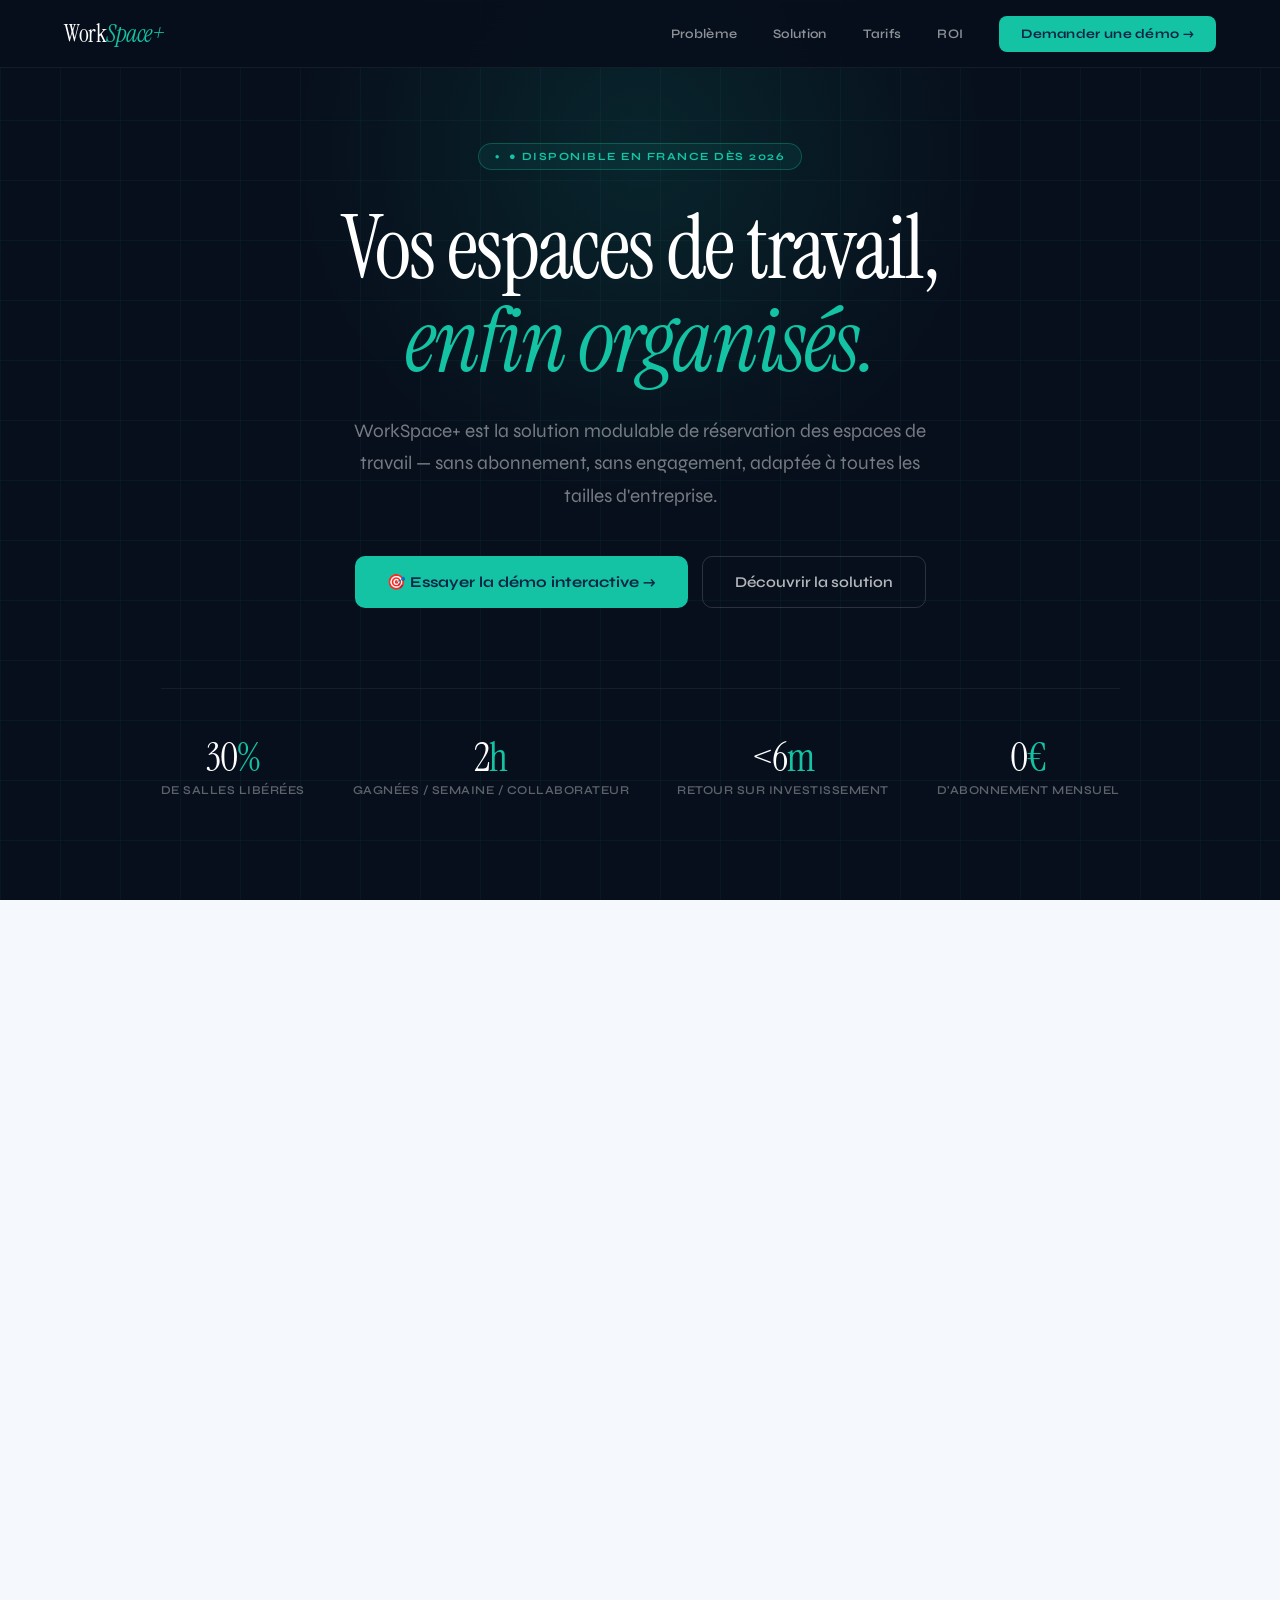
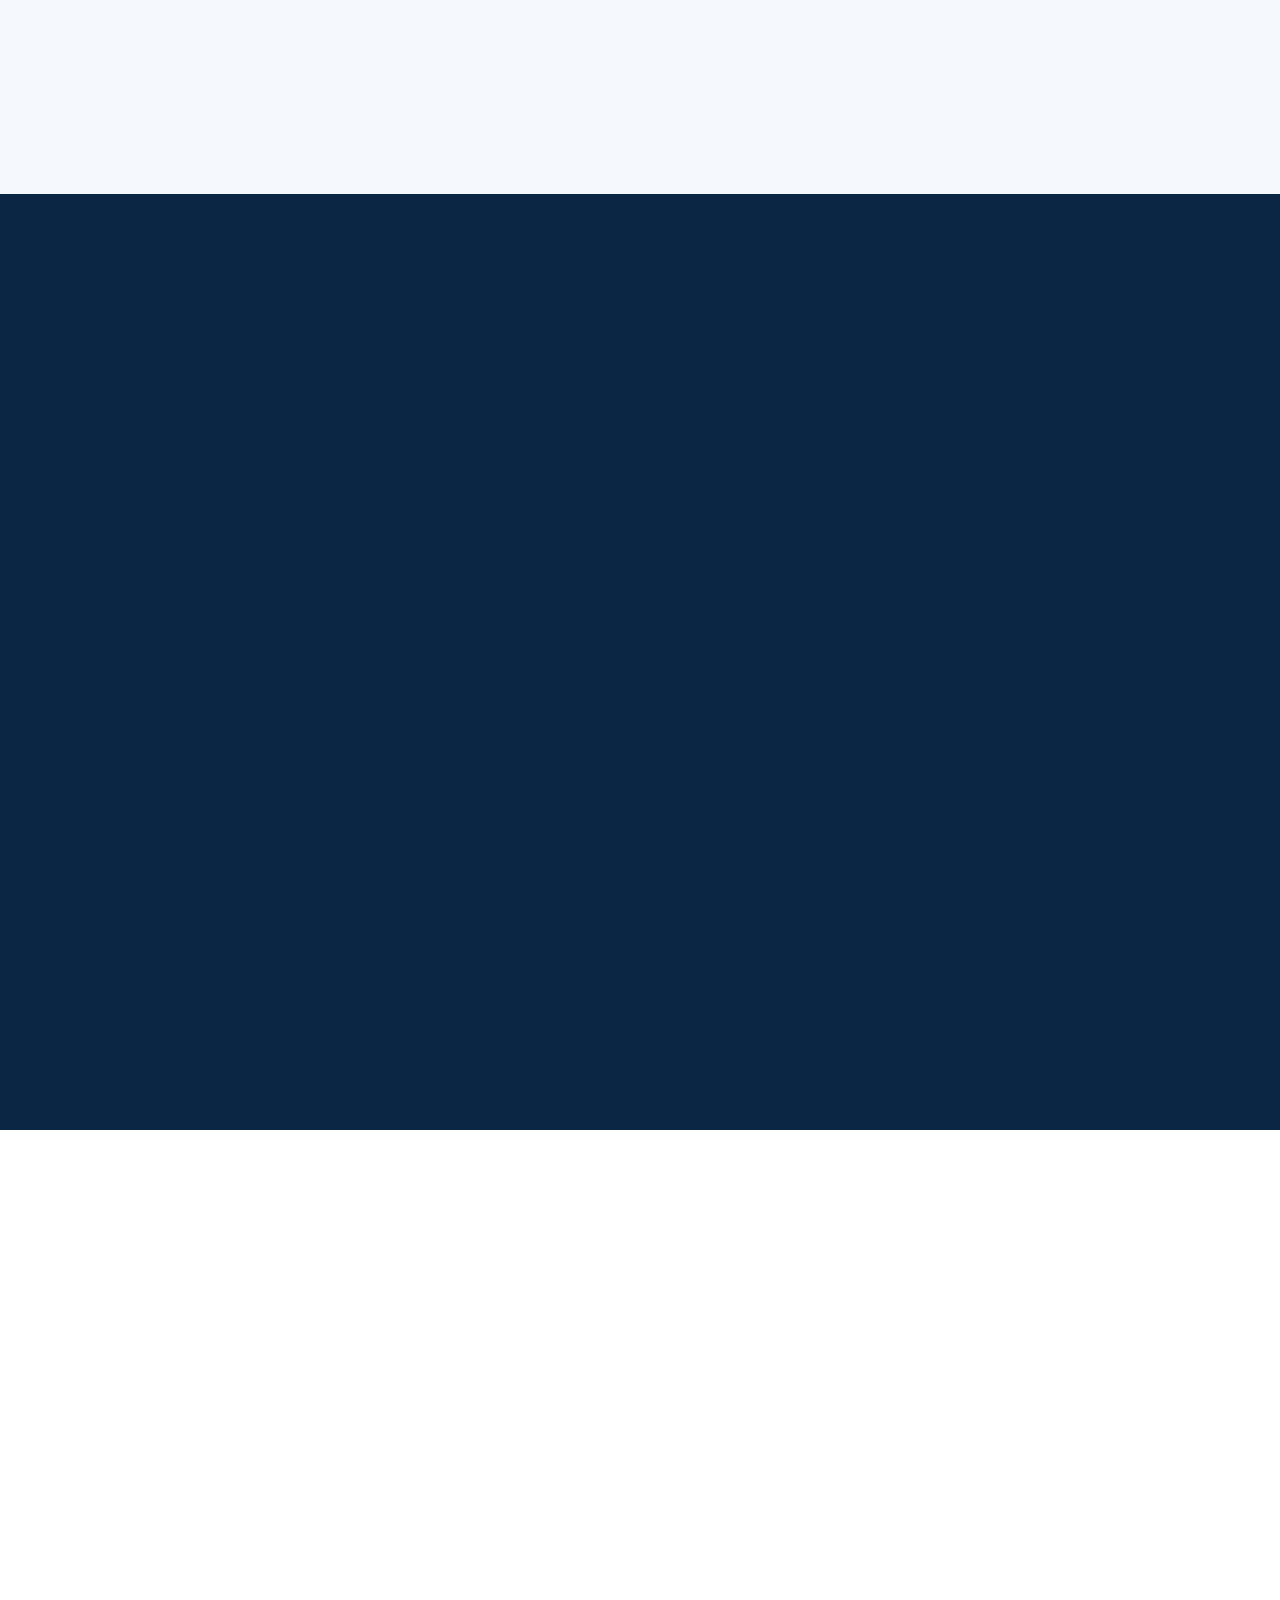
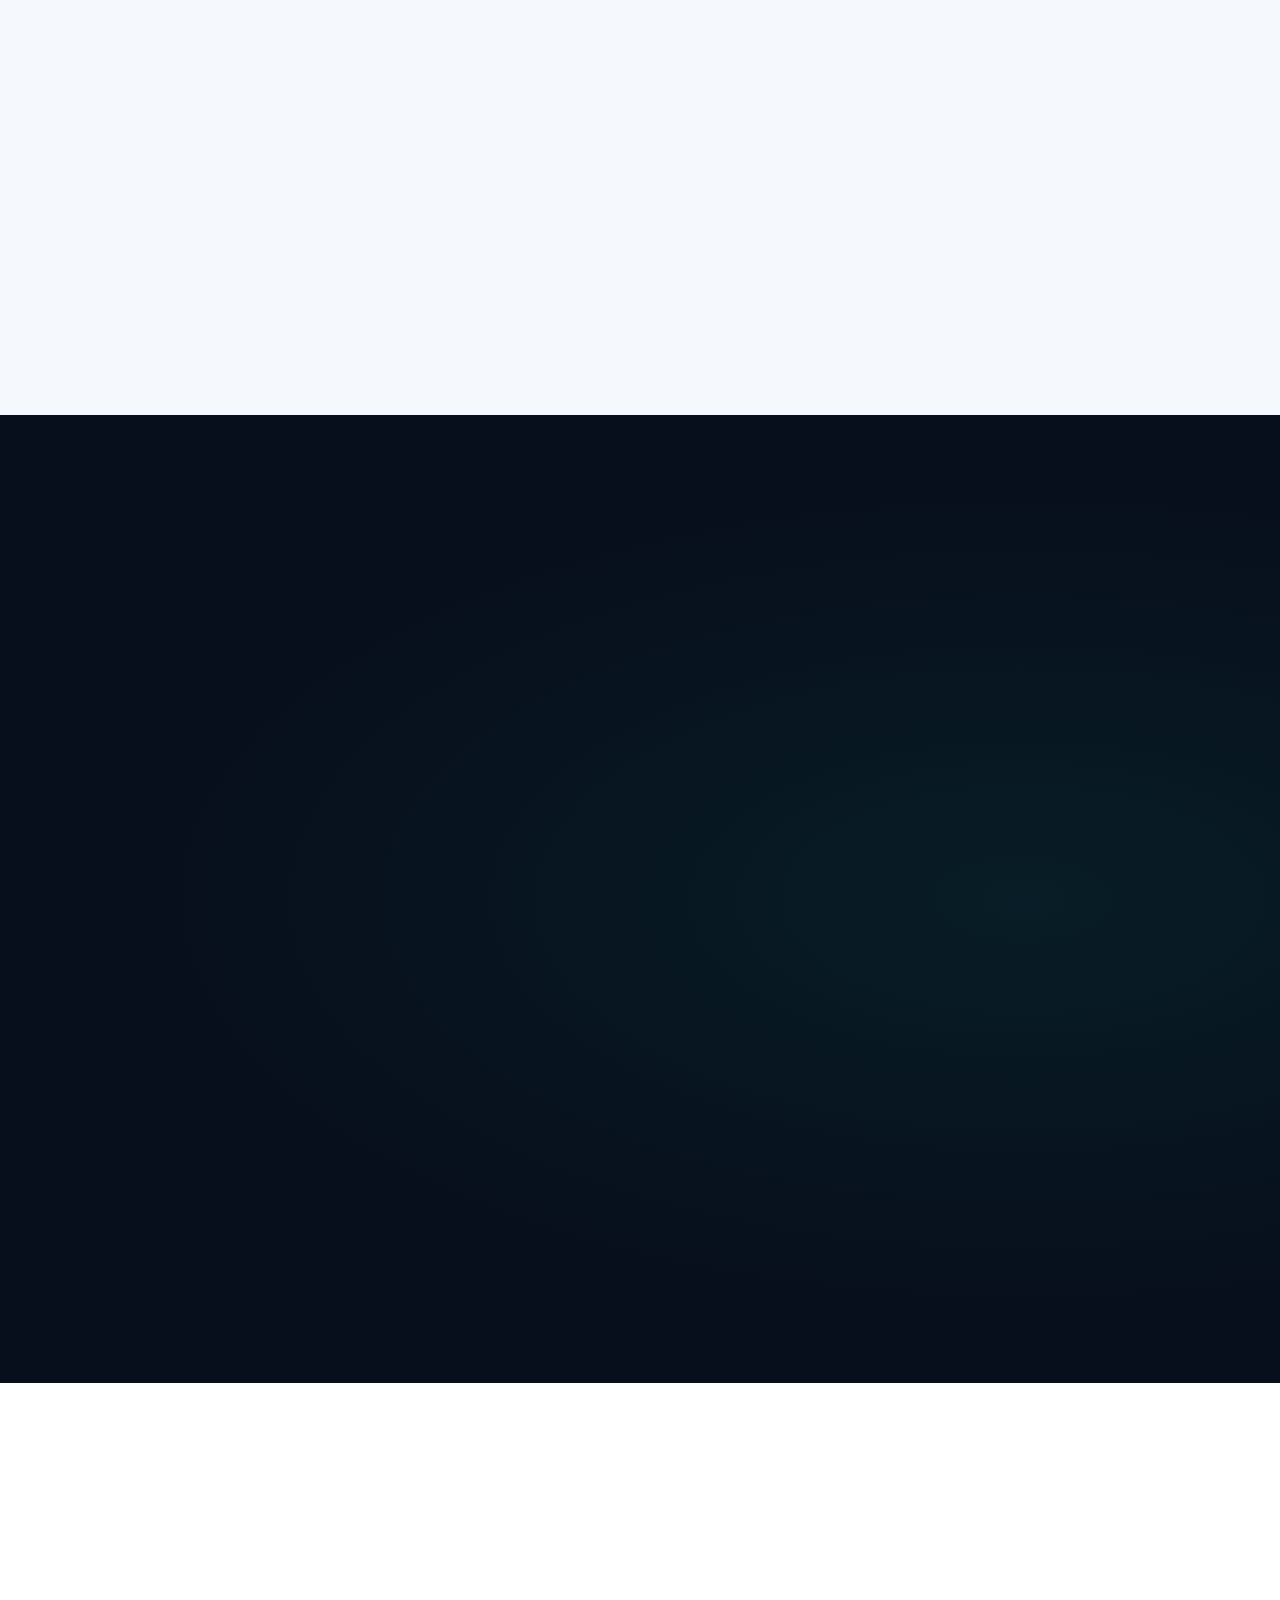
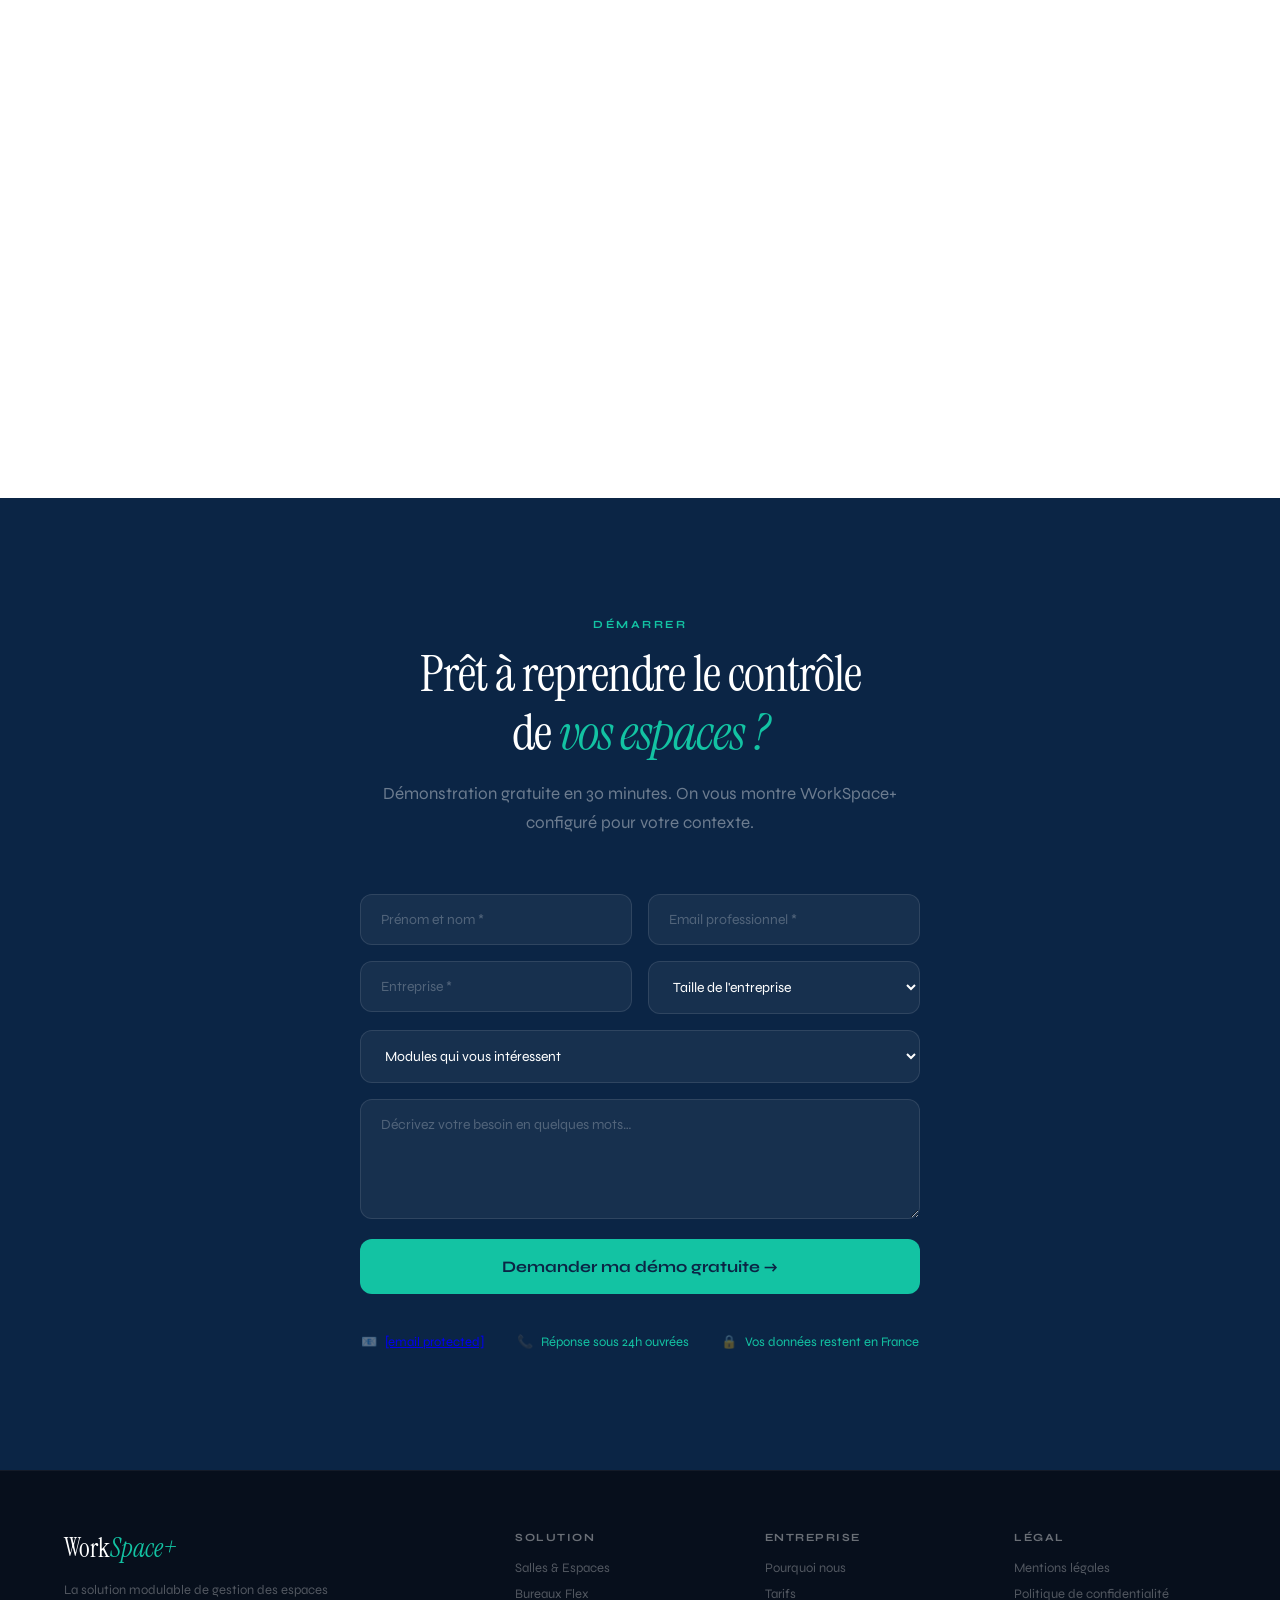
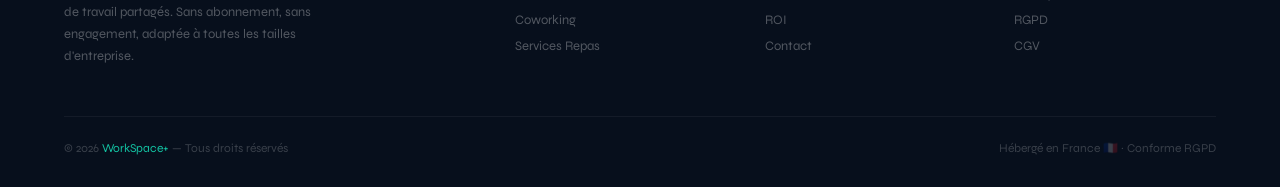
==== commit e5c83c69: "Add fonctionnalité Démo Ajout de la possibilité de voir une démo de la solution" ====
--- a/index.html
+++ b/index.html
@@ -654,7 +654,7 @@
   </h1>
   <p class="hero-sub">WorkSpace+ est la solution modulable de réservation des espaces de travail — sans abonnement, sans engagement, adaptée à toutes les tailles d'entreprise.</p>
   <div class="hero-actions">
-    <a href="#contact" class="btn-hero-primary">Demander une démo →</a>
+    <a href="demo.html" class="btn-hero-primary">🎯 Essayer la démo interactive →</a>
     <a href="#solution" class="btn-hero-outline">Découvrir la solution</a>
   </div>
   <div class="hero-stats">
@@ -1052,7 +1052,7 @@
   </form>
 
   <div class="contact-alts">
-    <div class="contact-alt">📧 <span>contact@workspaceplus.fr</span></div>
+    <div class="contact-alt">📧 <span><a href="/cdn-cgi/l/email-protection" class="__cf_email__" data-cfemail="3f5c50514b5e5c4b7f48504d544c4f5e5c5a4f534a4c11594d">[email&#160;protected]</a></span></div>
     <div class="contact-alt">📞 <span>Réponse sous 24h ouvrées</span></div>
     <div class="contact-alt">🔒 <span>Vos données restent en France</span></div>
   </div>
@@ -1093,7 +1093,7 @@
   </div>
 </footer>
 
-<script>
+<script data-cfasync="false" src="/cdn-cgi/scripts/5c5dd728/cloudflare-static/email-decode.min.js"></script><script>
 // ── SCROLL REVEAL ──
 const observer = new IntersectionObserver((entries) => {
   entries.forEach(e => {
@@ -1128,12 +1128,4 @@
 
 // ── FORM SUBMIT ──
 function handleSubmit(e) {
-  e.preventDefault();
-  const btn = e.target.querySelector('.btn-submit');
-  btn.textContent = '✓ Demande envoyée ! On vous recontacte sous 24h.';
-  btn.style.background = 'var(--teal2)';
-  btn.disabled = true;
-}
-</script>
-</body>
-</html>
+  e.pre
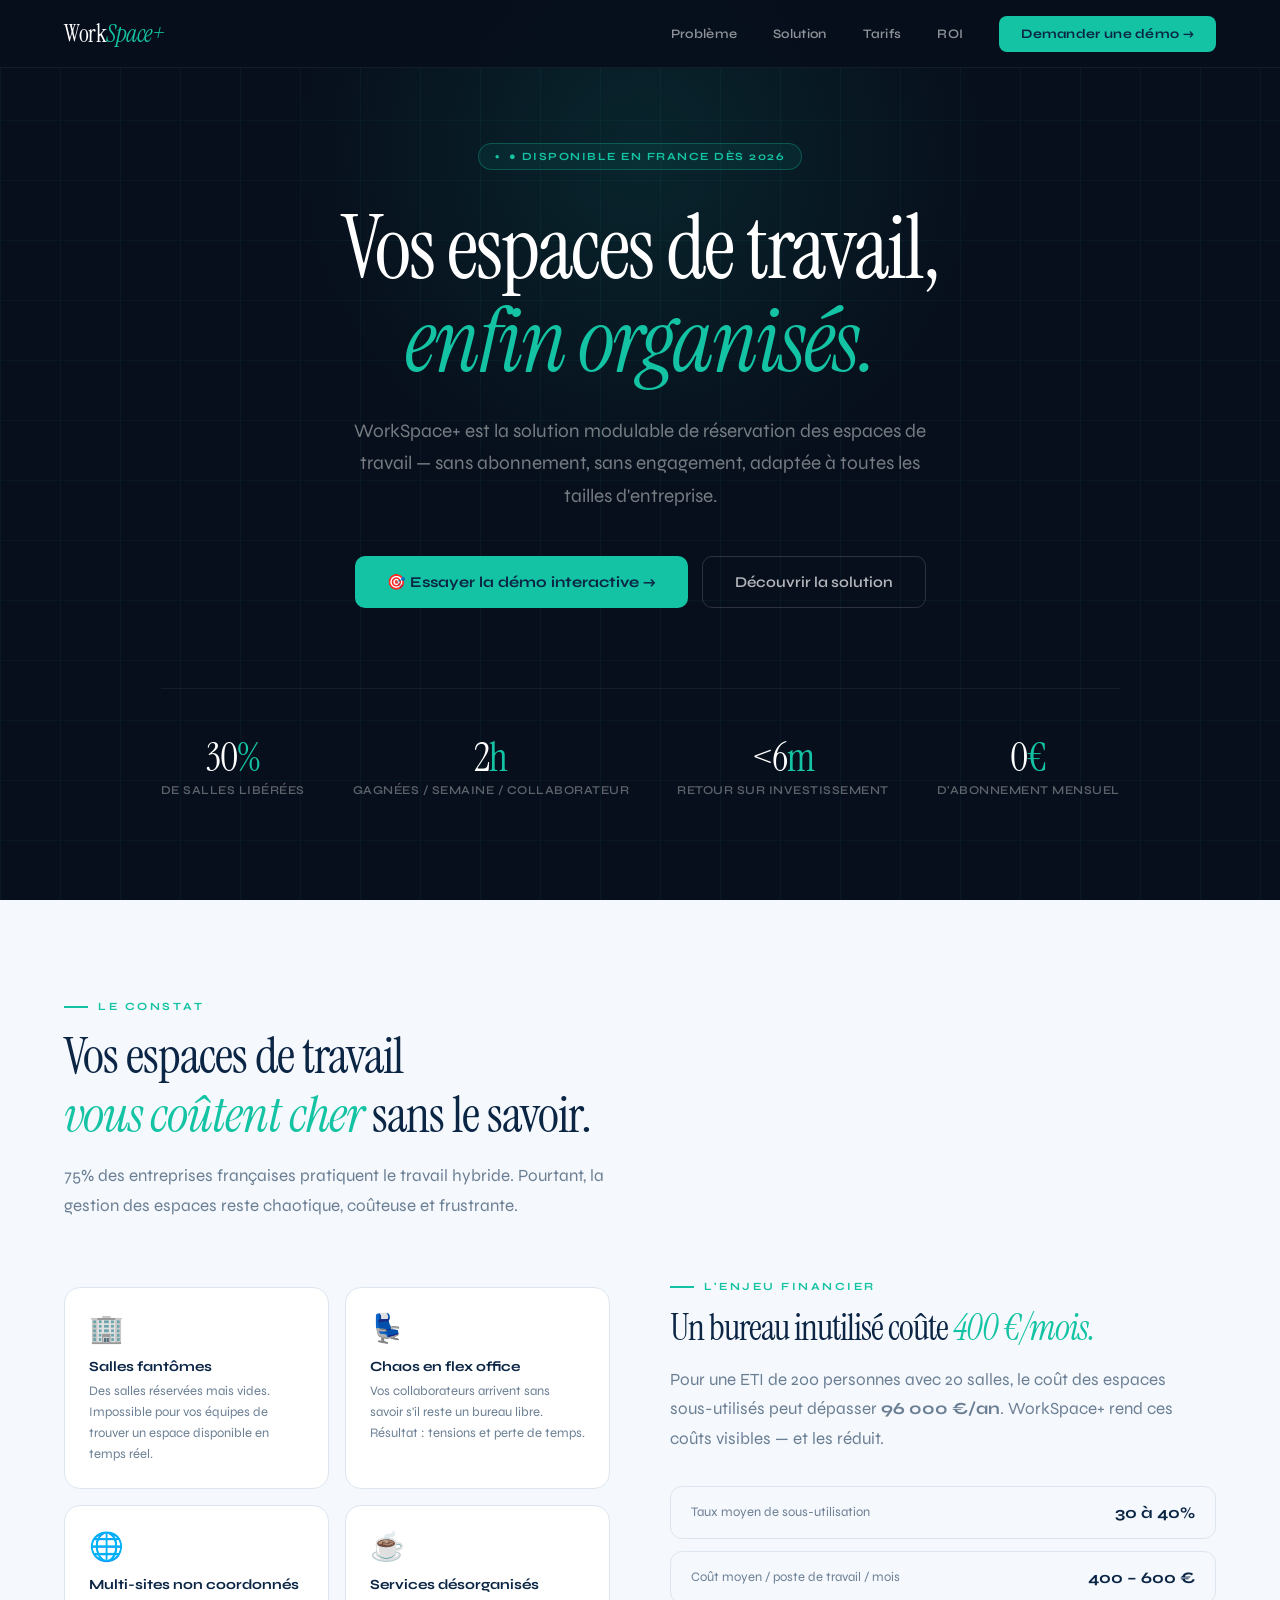
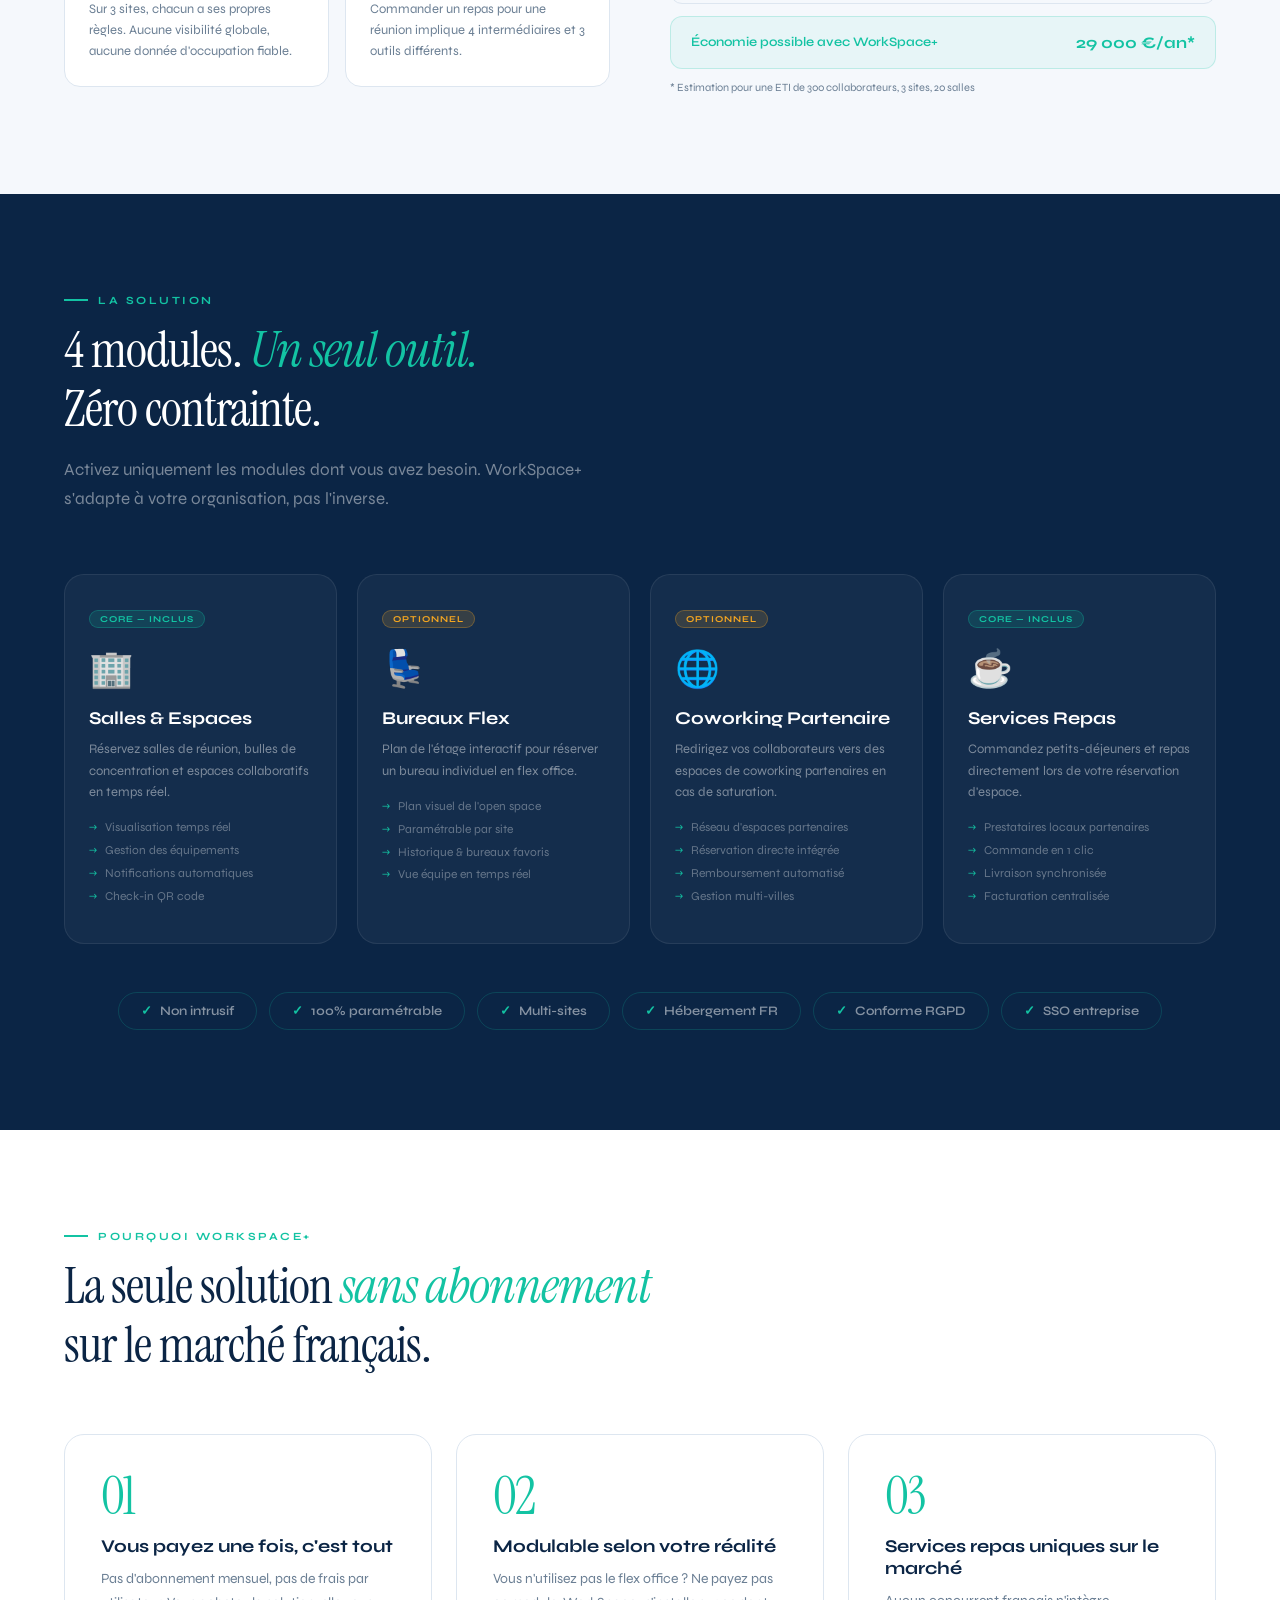
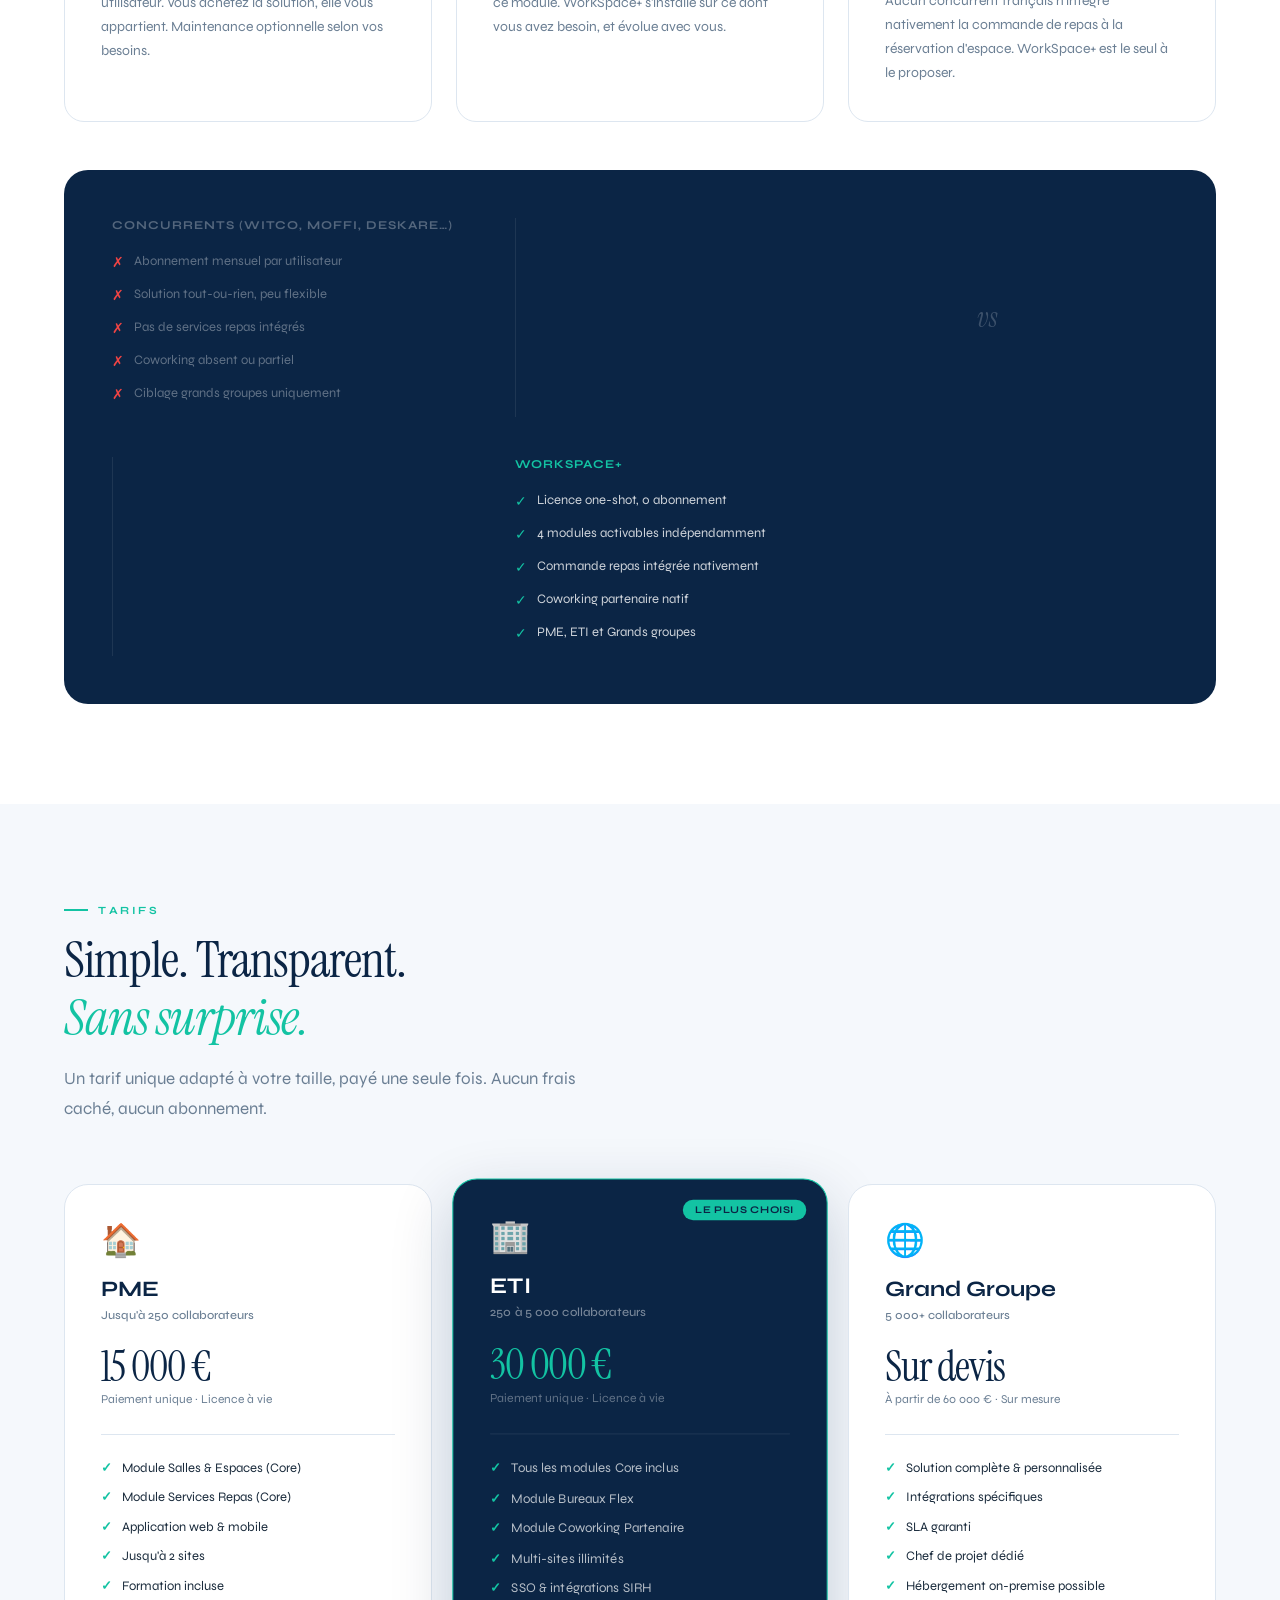
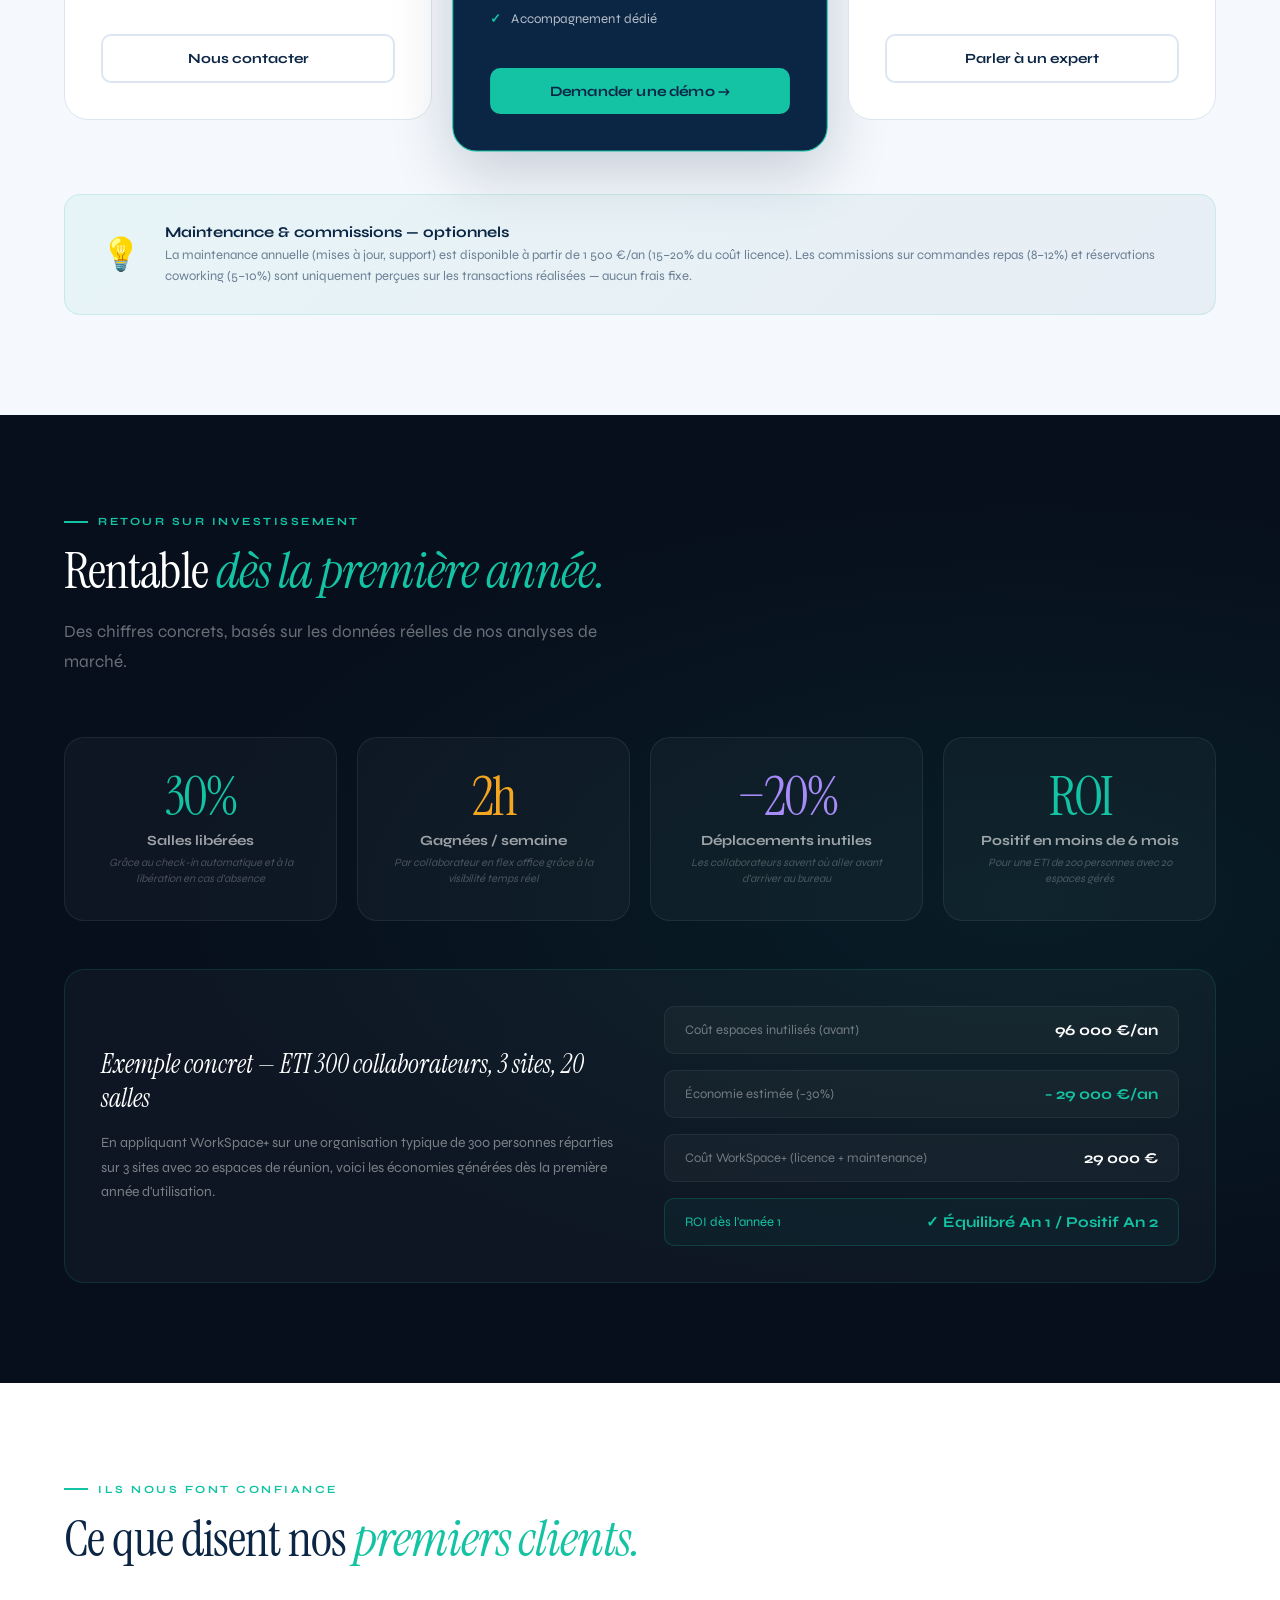
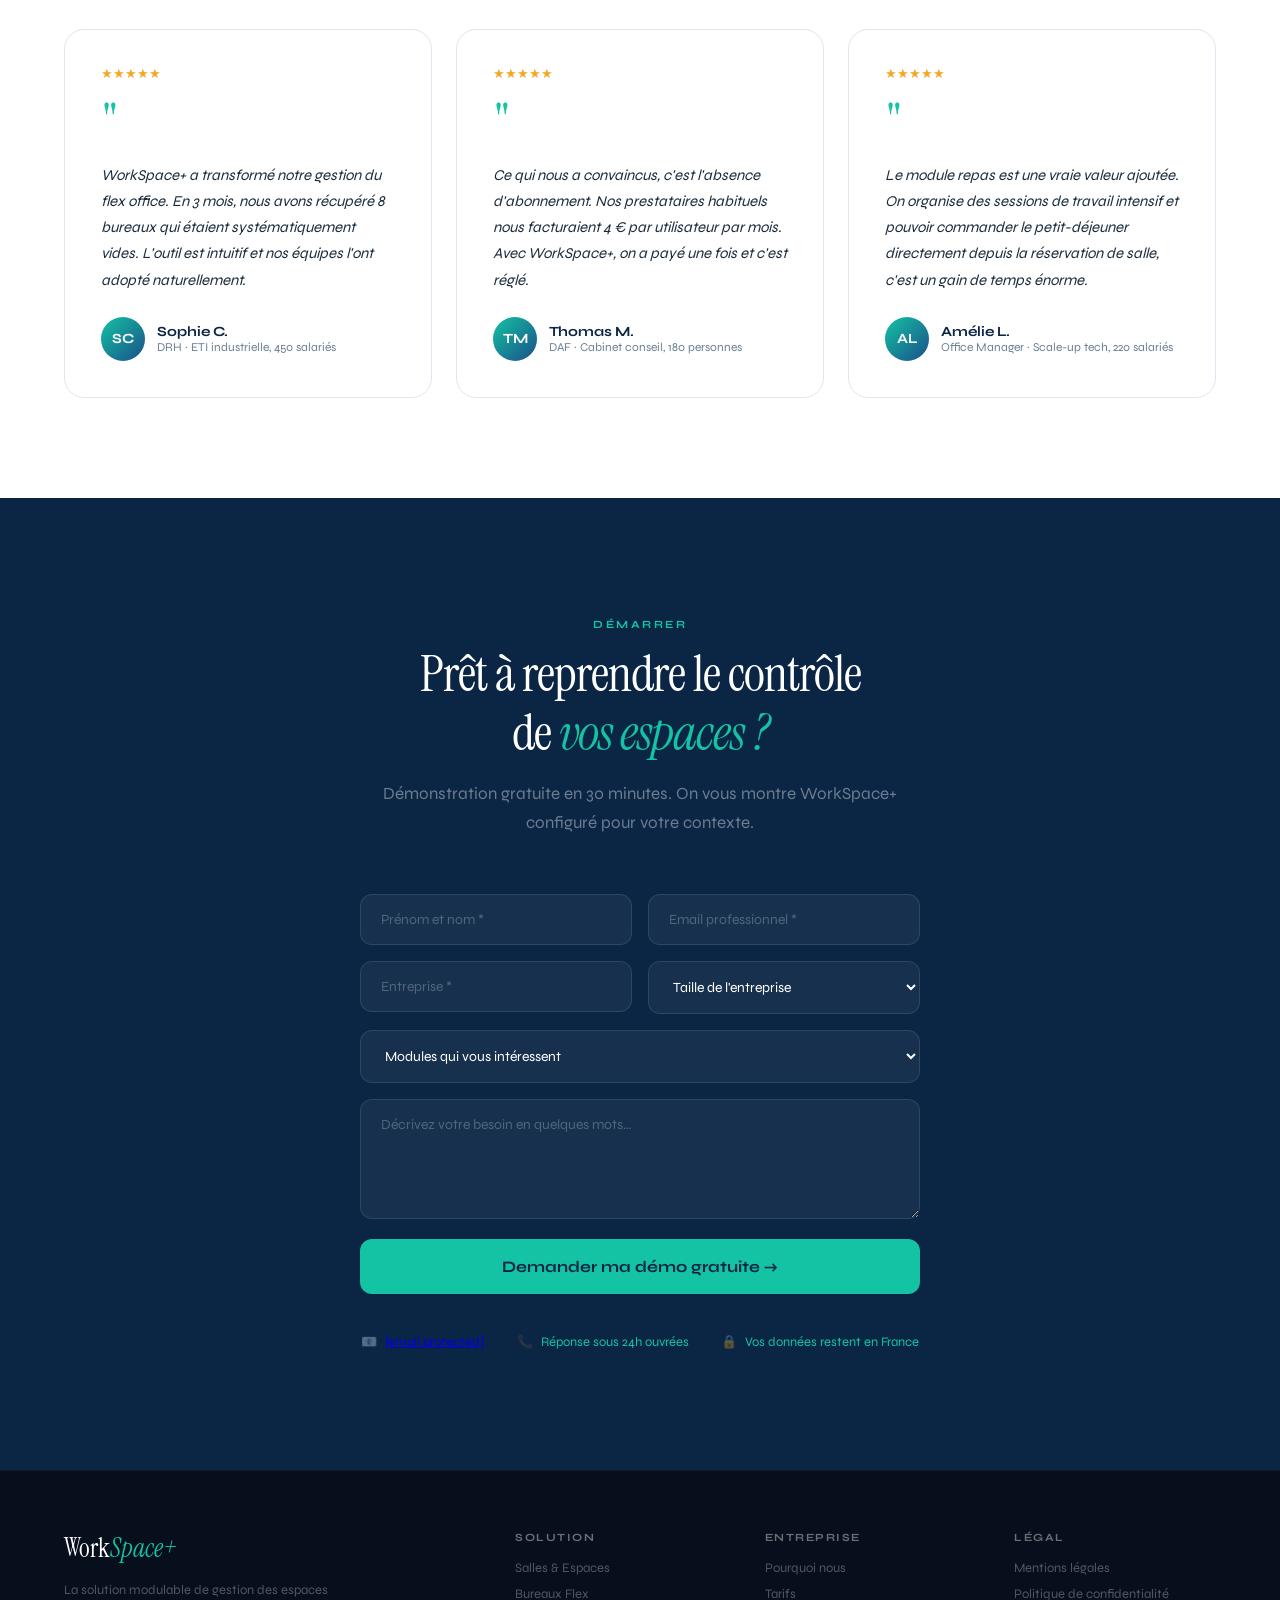
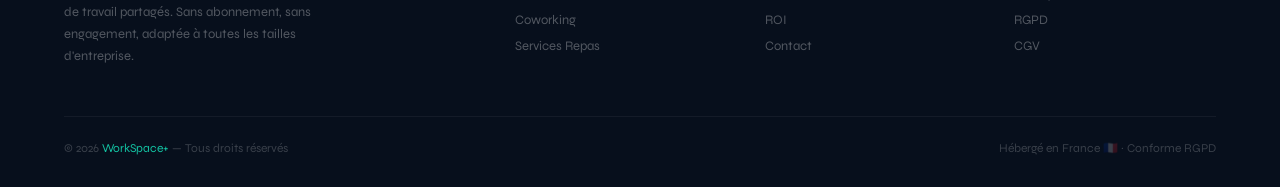
==== commit 38ffbade: "Add files via upload" ====
--- a/index.html
+++ b/index.html
@@ -115,6 +115,7 @@
   text-transform: uppercase; color: var(--teal);
   margin-bottom: 32px; position: relative; z-index: 1;
   animation: fadeUp 0.6s ease both;
+  animation-fill-mode: both;
 }
 .hero-badge::before { content: '●'; font-size: 8px; animation: pulse 2s infinite; }
 @keyframes pulse { 0%,100%{opacity:1} 50%{opacity:0.3} }
@@ -620,9 +621,10 @@
    SCROLL REVEAL
 ══════════════════════════════════════ */
 .reveal {
-  opacity: 0; transform: translateY(30px);
+  opacity: 1; transform: translateY(0);
   transition: opacity 0.7s ease, transform 0.7s ease;
 }
+.reveal.hidden { opacity: 0; transform: translateY(30px); }
 .reveal.visible { opacity: 1; transform: translateY(0); }
 .reveal-delay-1 { transition-delay: 0.1s; }
 .reveal-delay-2 { transition-delay: 0.2s; }
@@ -1095,12 +1097,17 @@
 
 <script data-cfasync="false" src="/cdn-cgi/scripts/5c5dd728/cloudflare-static/email-decode.min.js"></script><script>
 // ── SCROLL REVEAL ──
+document.querySelectorAll('.reveal').forEach(el => {
+  el.classList.add('hidden');
+});
 const observer = new IntersectionObserver((entries) => {
   entries.forEach(e => {
-    if (e.isIntersecting) { e.target.classList.add('visible'); }
+    if (e.isIntersecting) {
+      e.target.classList.remove('hidden');
+      e.target.classList.add('visible');
+    }
   });
-}, { threshold: 0.1 });
-
+}, { threshold: 0.05 });
 document.querySelectorAll('.reveal').forEach(el => observer.observe(el));
 
 // ── NAV SCROLL ──
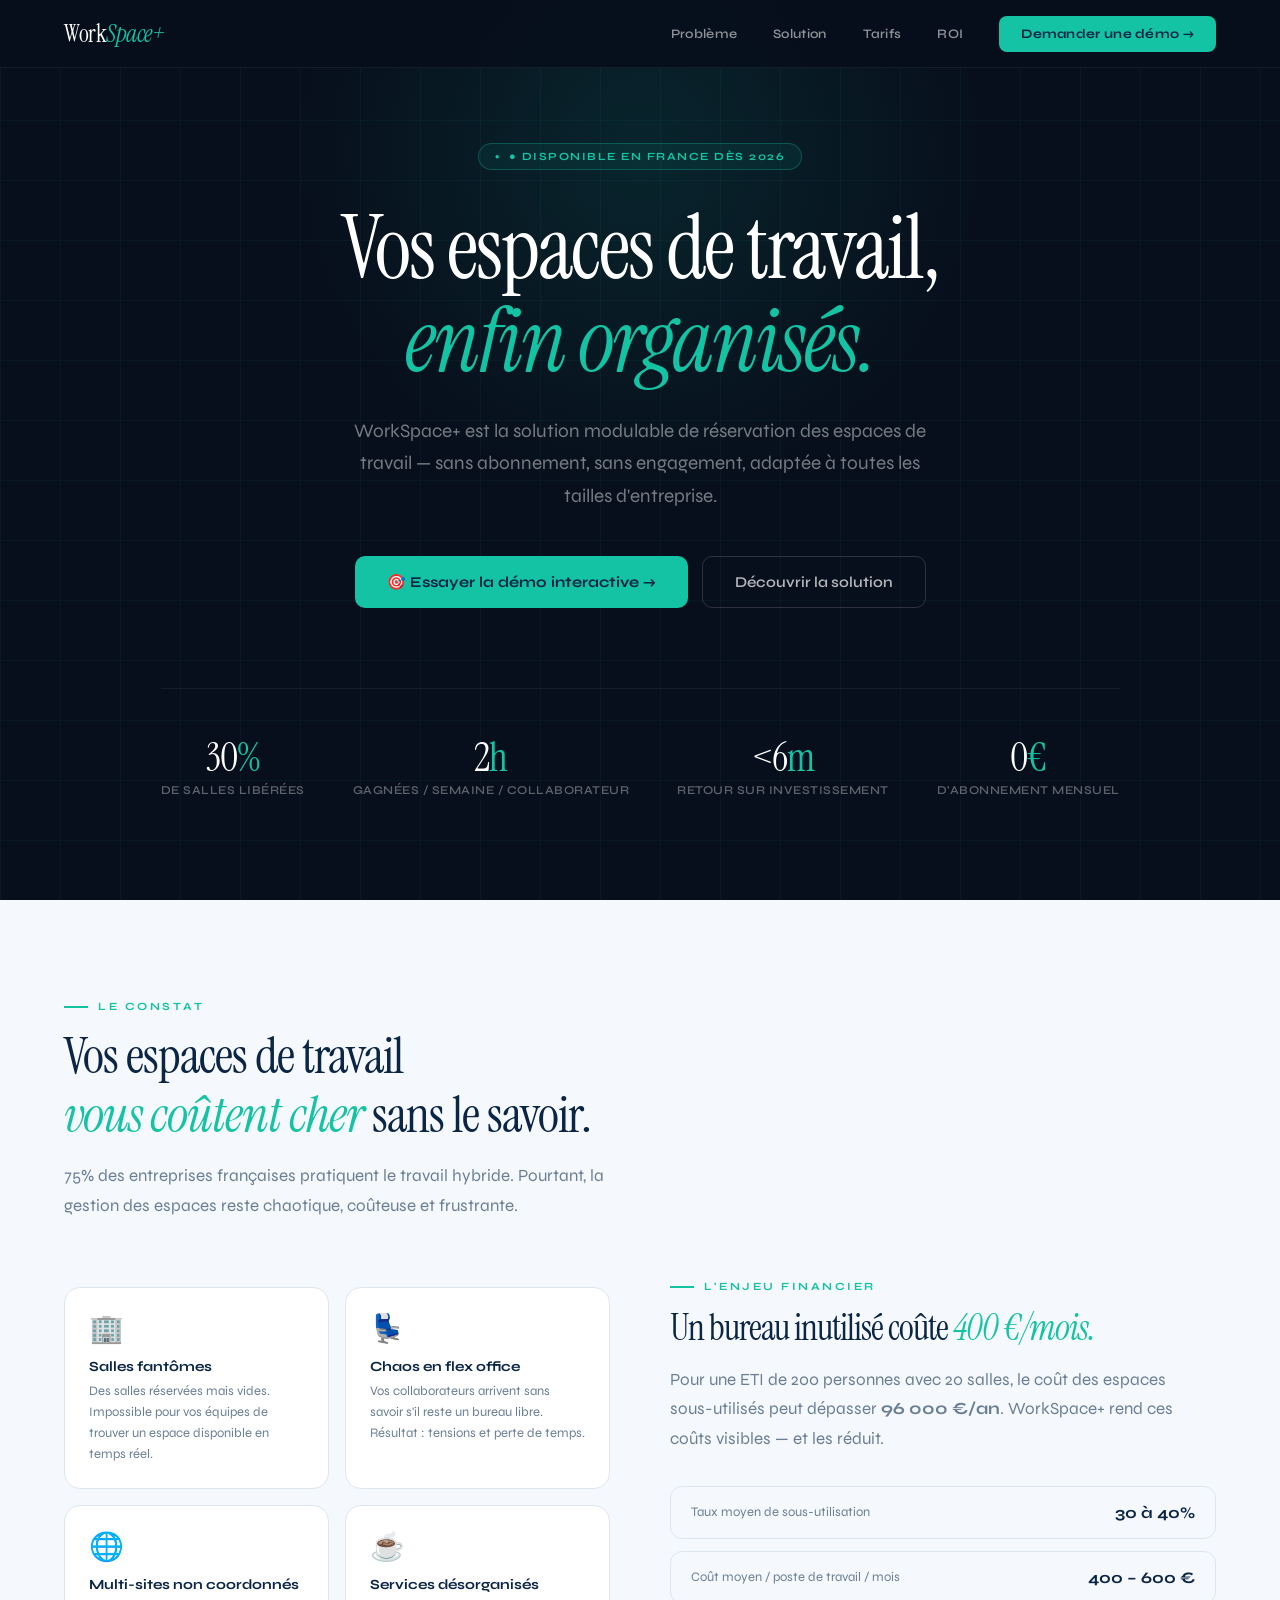
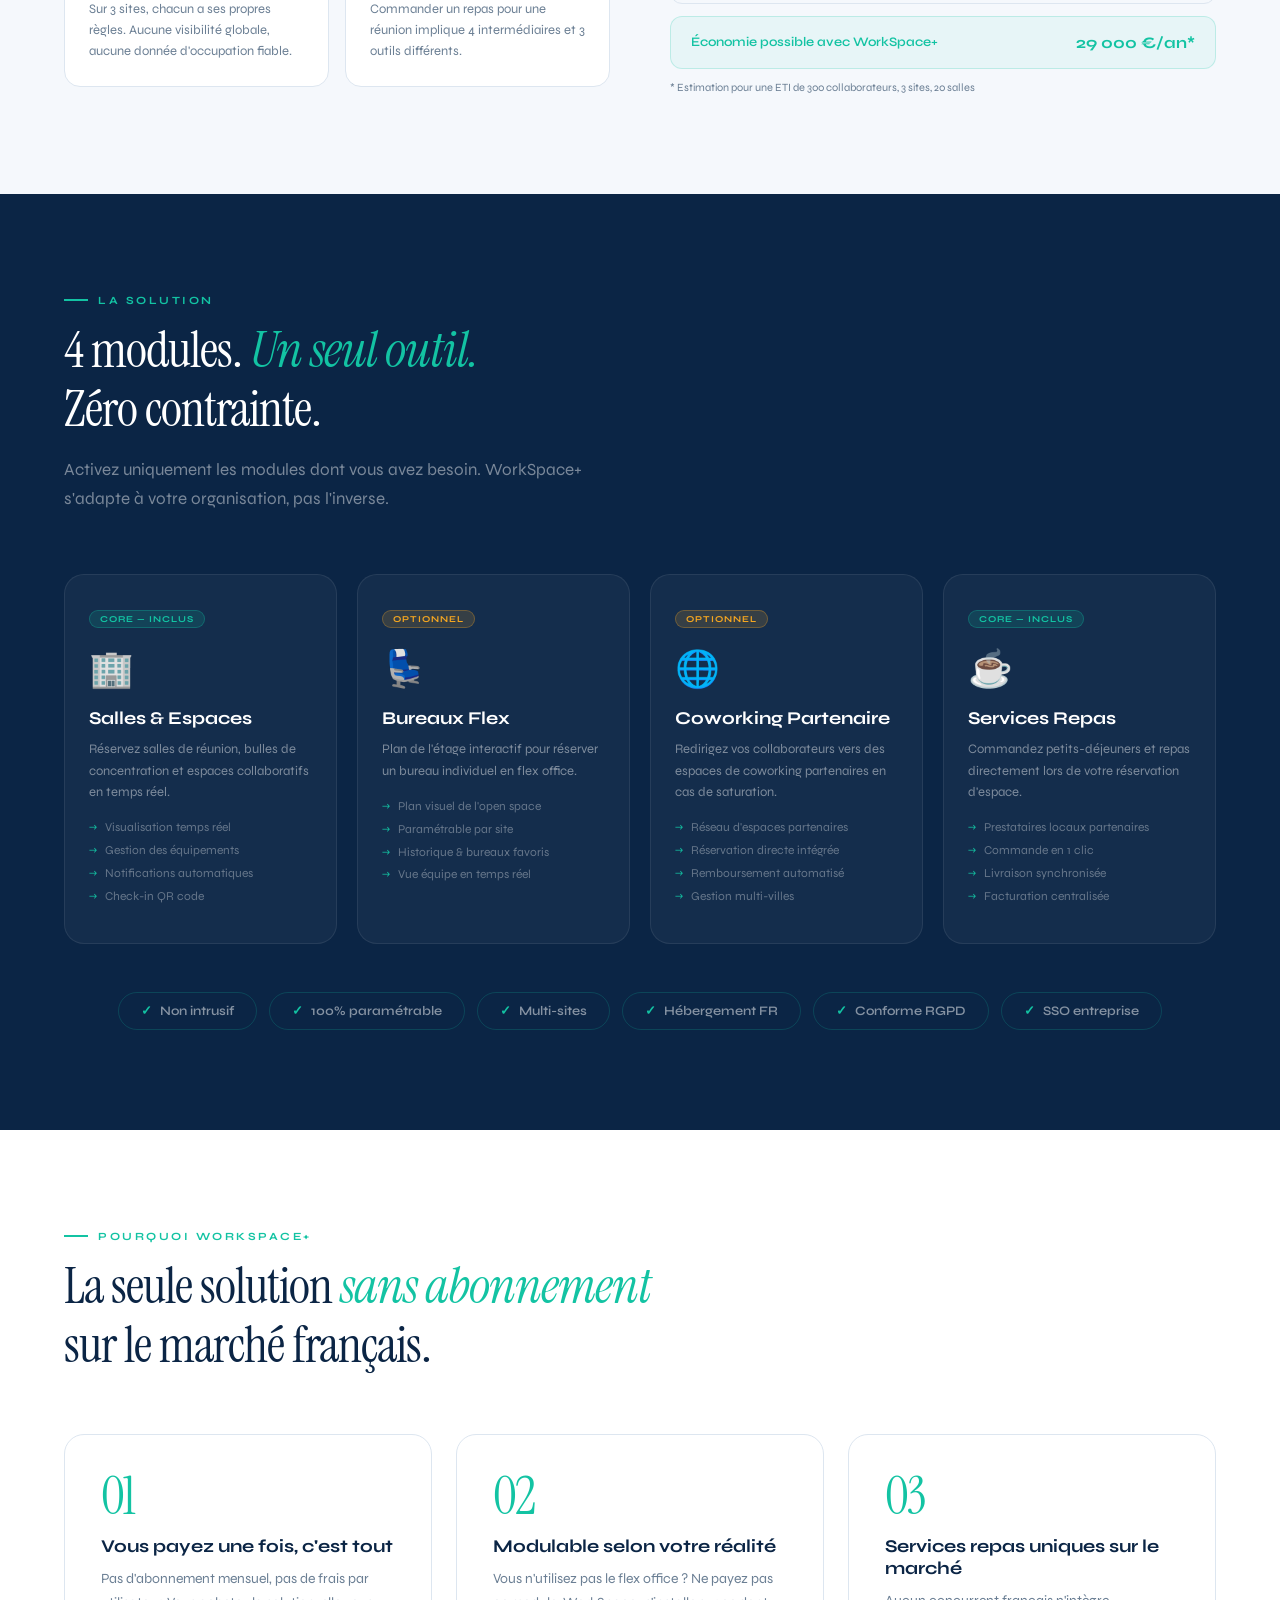
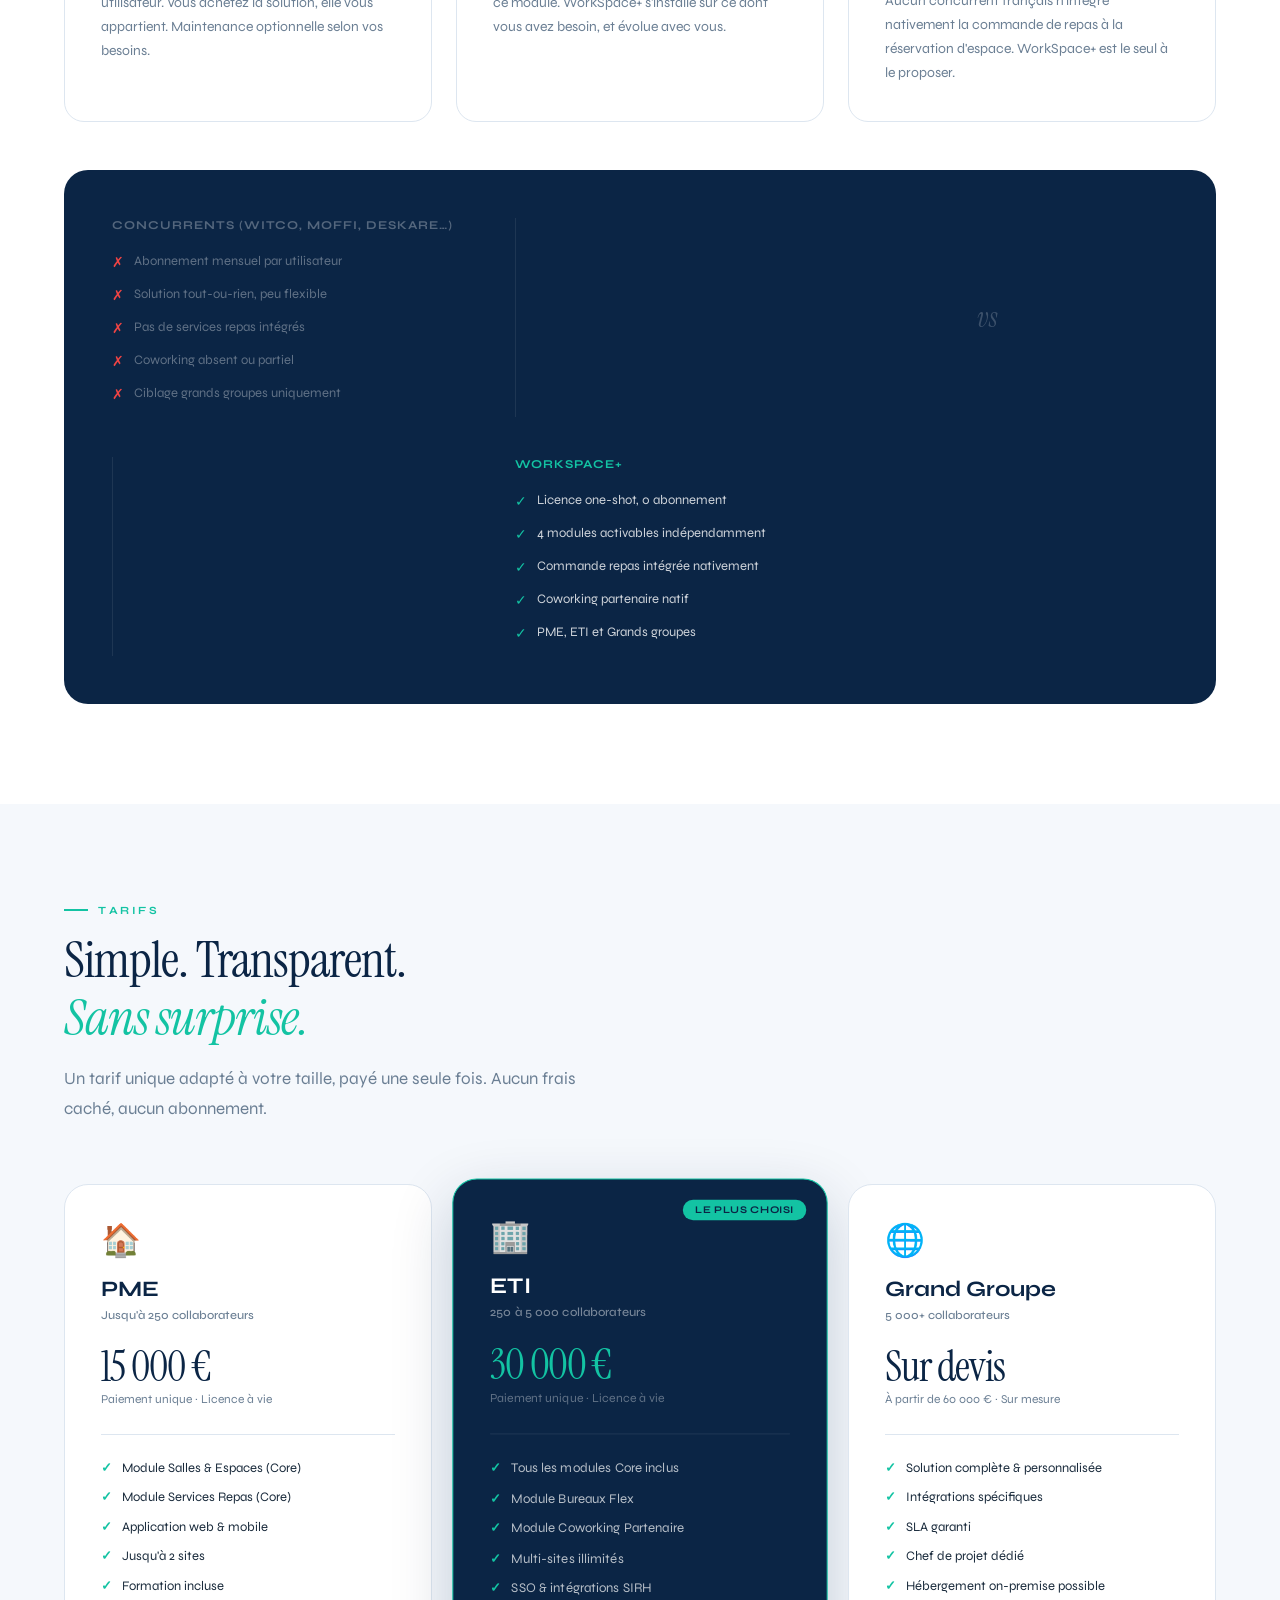
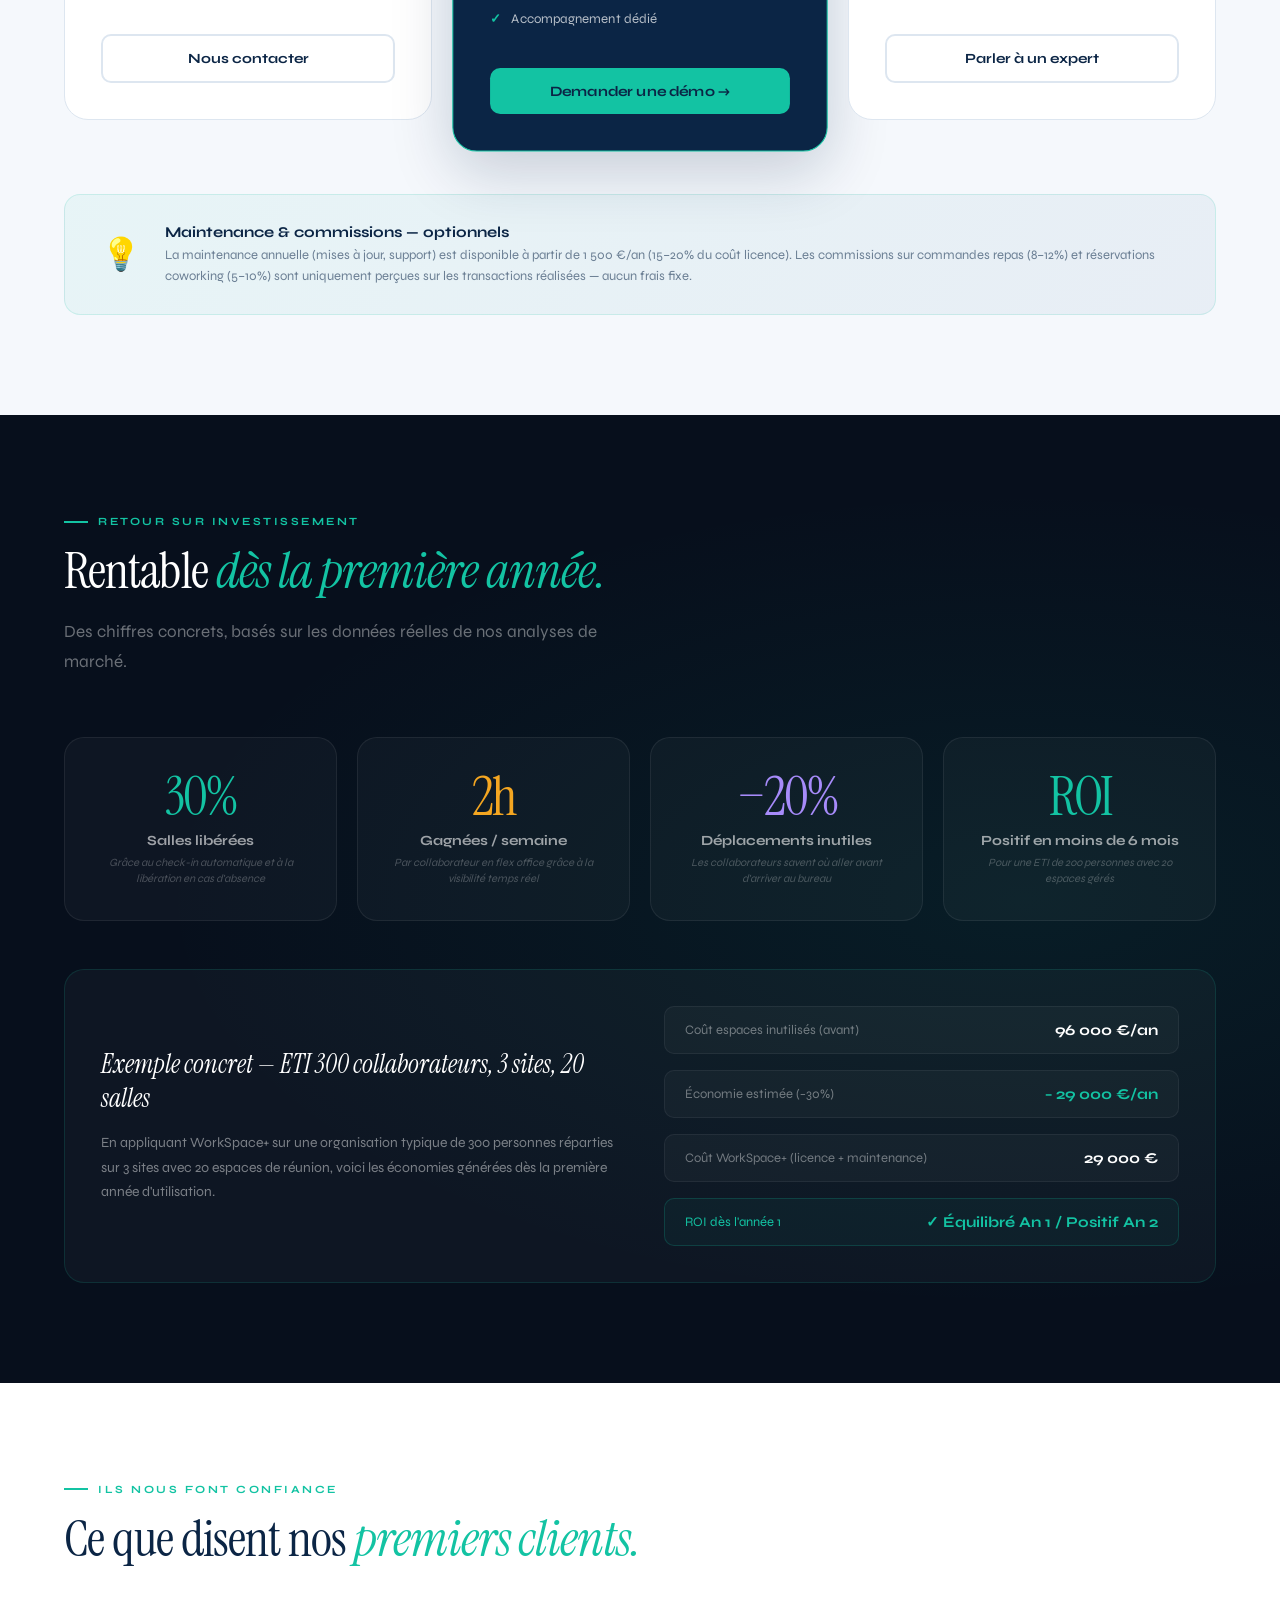
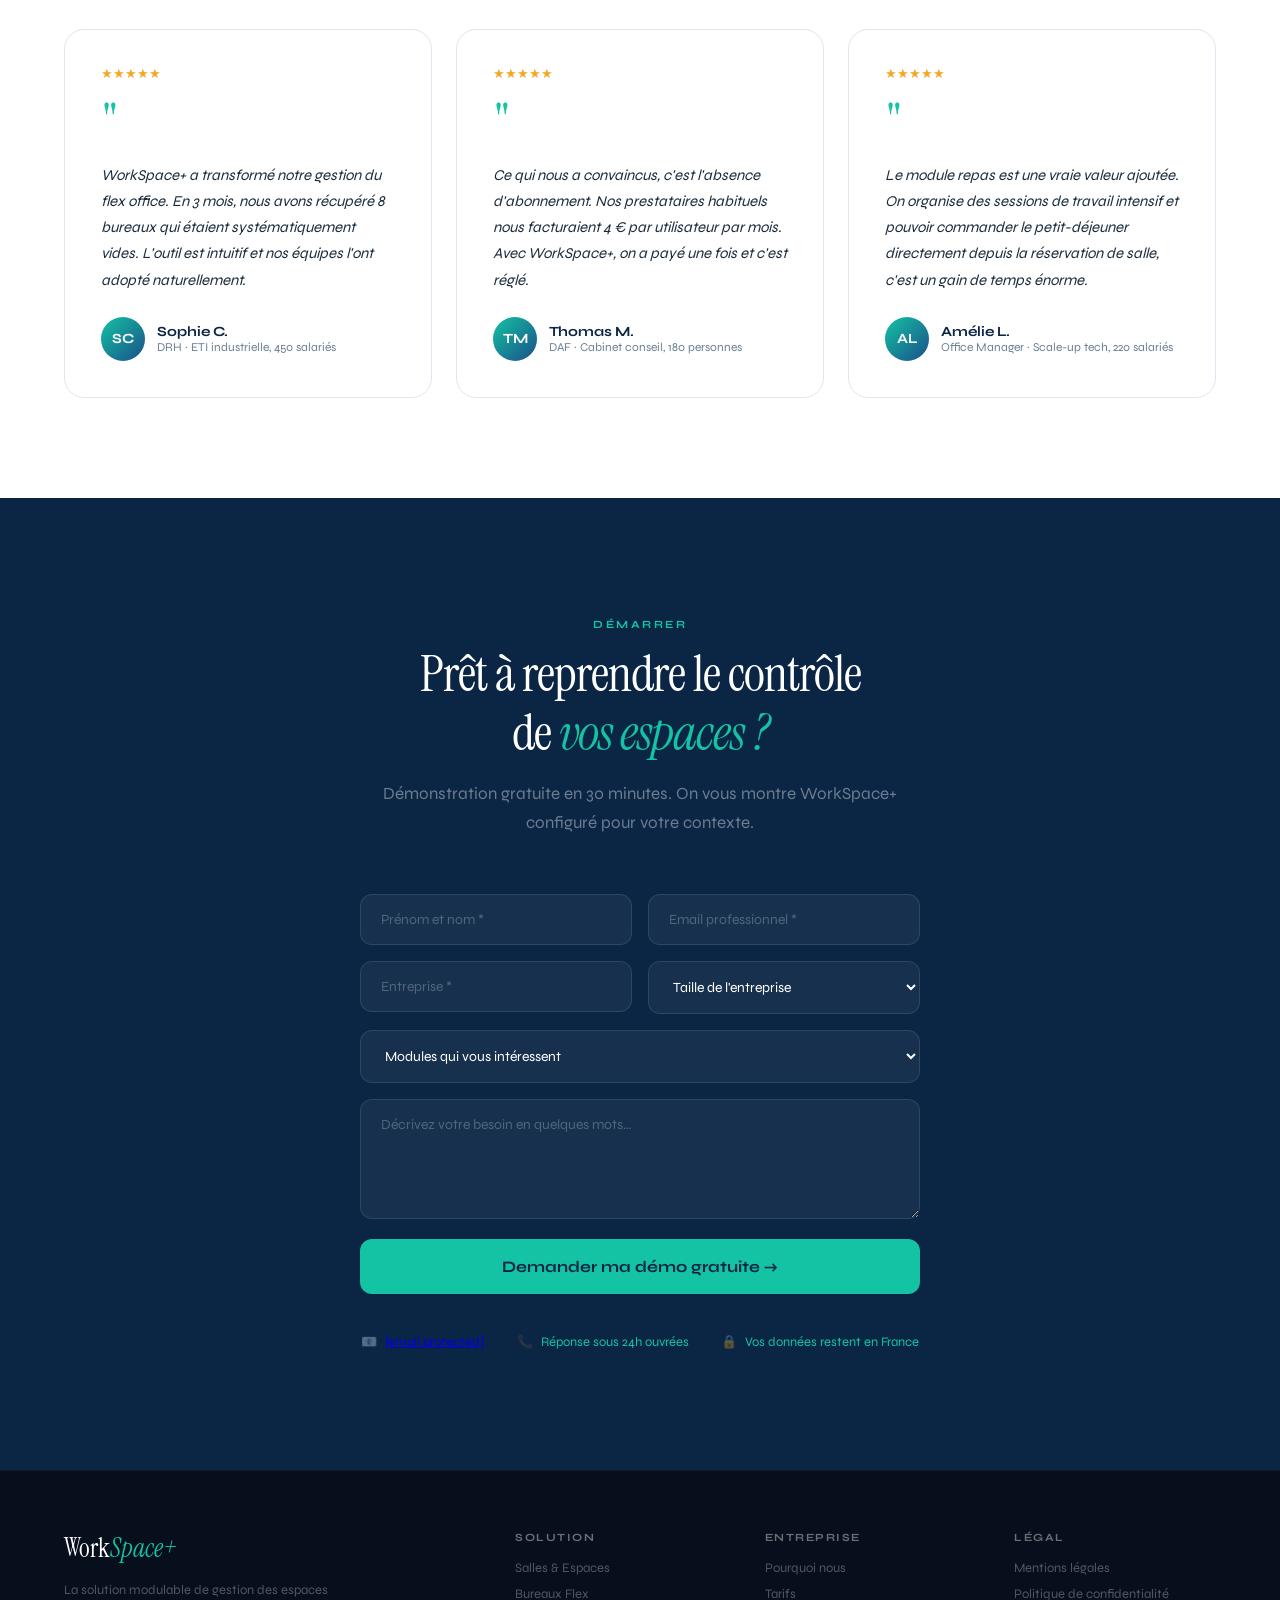
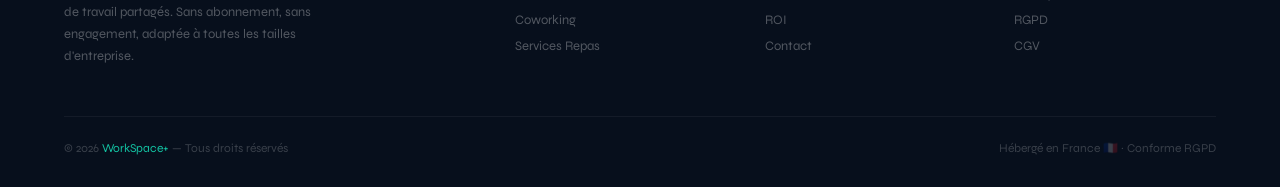
==== commit 97b2bbfa: "Update index.html" ====
--- a/index.html
+++ b/index.html
@@ -114,8 +114,8 @@
   font-size: 11px; font-weight: 700; letter-spacing: 1.5px;
   text-transform: uppercase; color: var(--teal);
   margin-bottom: 32px; position: relative; z-index: 1;
-  animation: fadeUp 0.6s ease both;
-  animation-fill-mode: both;
+  
+  
 }
 .hero-badge::before { content: '●'; font-size: 8px; animation: pulse 2s infinite; }
 @keyframes pulse { 0%,100%{opacity:1} 50%{opacity:0.3} }
@@ -126,7 +126,7 @@
   font-weight: 400; line-height: 1.05;
   color: var(--white); letter-spacing: -2px;
   position: relative; z-index: 1;
-  animation: fadeUp 0.7s 0.1s ease both;
+  
 }
 .hero-title em { font-style: italic; color: var(--teal); }
 .hero-title .line2 { display: block; }
@@ -136,14 +136,14 @@
   color: rgba(255,255,255,0.45); max-width: 580px;
   margin: 28px auto 0; line-height: 1.7;
   position: relative; z-index: 1;
-  animation: fadeUp 0.7s 0.2s ease both;
+  
 }
 
 .hero-actions {
   display: flex; gap: 14px; justify-content: center;
   margin-top: 44px; position: relative; z-index: 1;
   flex-wrap: wrap;
-  animation: fadeUp 0.7s 0.3s ease both;
+  
 }
 .btn-hero-primary {
   padding: 16px 32px; background: var(--teal); color: var(--navy);
@@ -166,7 +166,7 @@
   padding-top: 48px;
   border-top: 1px solid rgba(255,255,255,0.06);
   flex-wrap: wrap;
-  animation: fadeUp 0.7s 0.4s ease both;
+  
 }
 .hero-stat-num {
   font-family: 'Instrument Serif', serif;
@@ -620,16 +620,7 @@
 /* ══════════════════════════════════════
    SCROLL REVEAL
 ══════════════════════════════════════ */
-.reveal {
-  opacity: 1; transform: translateY(0);
-  transition: opacity 0.7s ease, transform 0.7s ease;
-}
-.reveal.hidden { opacity: 0; transform: translateY(30px); }
-.reveal.visible { opacity: 1; transform: translateY(0); }
-.reveal-delay-1 { transition-delay: 0.1s; }
-.reveal-delay-2 { transition-delay: 0.2s; }
-.reveal-delay-3 { transition-delay: 0.3s; }
-.reveal-delay-4 { transition-delay: 0.4s; }
+/* animations supprimées */
 </style>
 </head>
 <body>
@@ -681,36 +672,36 @@
 
 <!-- ══ PROBLÈME ══ -->
 <section id="probleme">
-  <div class="section-eyebrow reveal">Le constat</div>
-  <h2 class="section-title reveal reveal-delay-1">Vos espaces de travail<br><em>vous coûtent cher</em> sans le savoir.</h2>
-  <p class="section-desc reveal reveal-delay-2">75% des entreprises françaises pratiquent le travail hybride. Pourtant, la gestion des espaces reste chaotique, coûteuse et frustrante.</p>
+  <div class="section-eyebrow">Le constat</div>
+  <h2 class="section-title">Vos espaces de travail<br><em>vous coûtent cher</em> sans le savoir.</h2>
+  <p class="section-desc">75% des entreprises françaises pratiquent le travail hybride. Pourtant, la gestion des espaces reste chaotique, coûteuse et frustrante.</p>
 
   <div class="pb-grid">
     <div>
       <div class="pb-cards">
-        <div class="pb-card reveal reveal-delay-1">
+        <div class="pb-card">
           <div class="pb-icon">🏢</div>
           <div class="pb-title">Salles fantômes</div>
           <div class="pb-text">Des salles réservées mais vides. Impossible pour vos équipes de trouver un espace disponible en temps réel.</div>
         </div>
-        <div class="pb-card reveal reveal-delay-2">
+        <div class="pb-card">
           <div class="pb-icon">💺</div>
           <div class="pb-title">Chaos en flex office</div>
           <div class="pb-text">Vos collaborateurs arrivent sans savoir s'il reste un bureau libre. Résultat : tensions et perte de temps.</div>
         </div>
-        <div class="pb-card reveal reveal-delay-3">
+        <div class="pb-card">
           <div class="pb-icon">🌐</div>
           <div class="pb-title">Multi-sites non coordonnés</div>
           <div class="pb-text">Sur 3 sites, chacun a ses propres règles. Aucune visibilité globale, aucune donnée d'occupation fiable.</div>
         </div>
-        <div class="pb-card reveal reveal-delay-4">
+        <div class="pb-card">
           <div class="pb-icon">☕</div>
           <div class="pb-title">Services désorganisés</div>
           <div class="pb-text">Commander un repas pour une réunion implique 4 intermédiaires et 3 outils différents.</div>
         </div>
       </div>
     </div>
-    <div class="reveal reveal-delay-2">
+    <div class="">
       <div class="section-eyebrow">L'enjeu financier</div>
       <h3 class="section-title" style="font-size:36px">Un bureau inutilisé coûte <em>400 €/mois.</em></h3>
       <p class="section-desc" style="margin-top:16px">Pour une ETI de 200 personnes avec 20 salles, le coût des espaces sous-utilisés peut dépasser <strong>96 000 €/an</strong>. WorkSpace+ rend ces coûts visibles — et les réduit.</p>
@@ -735,12 +726,12 @@
 
 <!-- ══ SOLUTION ══ -->
 <section id="solution">
-  <div class="section-eyebrow reveal">La solution</div>
-  <h2 class="section-title reveal reveal-delay-1">4 modules. <em>Un seul outil.</em><br>Zéro contrainte.</h2>
-  <p class="section-desc reveal reveal-delay-2">Activez uniquement les modules dont vous avez besoin. WorkSpace+ s'adapte à votre organisation, pas l'inverse.</p>
+  <div class="section-eyebrow">La solution</div>
+  <h2 class="section-title">4 modules. <em>Un seul outil.</em><br>Zéro contrainte.</h2>
+  <p class="section-desc">Activez uniquement les modules dont vous avez besoin. WorkSpace+ s'adapte à votre organisation, pas l'inverse.</p>
 
   <div class="modules-grid">
-    <div class="module-card reveal reveal-delay-1">
+    <div class="module-card">
       <div class="module-tag tag-core">Core — Inclus</div>
       <div class="module-icon">🏢</div>
       <div class="module-name">Salles & Espaces</div>
@@ -752,7 +743,7 @@
         <div class="module-feature">Check-in QR code</div>
       </div>
     </div>
-    <div class="module-card reveal reveal-delay-2">
+    <div class="module-card">
       <div class="module-tag tag-opt">Optionnel</div>
       <div class="module-icon">💺</div>
       <div class="module-name">Bureaux Flex</div>
@@ -764,7 +755,7 @@
         <div class="module-feature">Vue équipe en temps réel</div>
       </div>
     </div>
-    <div class="module-card reveal reveal-delay-3">
+    <div class="module-card">
       <div class="module-tag tag-opt">Optionnel</div>
       <div class="module-icon">🌐</div>
       <div class="module-name">Coworking Partenaire</div>
@@ -776,7 +767,7 @@
         <div class="module-feature">Gestion multi-villes</div>
       </div>
     </div>
-    <div class="module-card reveal reveal-delay-4">
+    <div class="module-card">
       <div class="module-tag tag-core">Core — Inclus</div>
       <div class="module-icon">☕</div>
       <div class="module-name">Services Repas</div>
@@ -790,7 +781,7 @@
     </div>
   </div>
 
-  <div class="solution-pillars reveal" style="margin-top:48px">
+  <div class="solution-pillars" style="margin-top:48px">
     <div class="pillar"><span>✓</span> Non intrusif</div>
     <div class="pillar"><span>✓</span> 100% paramétrable</div>
     <div class="pillar"><span>✓</span> Multi-sites</div>
@@ -802,28 +793,28 @@
 
 <!-- ══ POURQUOI WS+ ══ -->
 <section id="pourquoi">
-  <div class="section-eyebrow reveal">Pourquoi WorkSpace+</div>
-  <h2 class="section-title reveal reveal-delay-1">La seule solution <em>sans abonnement</em><br>sur le marché français.</h2>
+  <div class="section-eyebrow">Pourquoi WorkSpace+</div>
+  <h2 class="section-title">La seule solution <em>sans abonnement</em><br>sur le marché français.</h2>
 
   <div class="avantages-grid">
-    <div class="avantage reveal reveal-delay-1">
+    <div class="avantage">
       <div class="avantage-num">01</div>
       <div class="avantage-title">Vous payez une fois, c'est tout</div>
       <div class="avantage-text">Pas d'abonnement mensuel, pas de frais par utilisateur. Vous achetez la solution, elle vous appartient. Maintenance optionnelle selon vos besoins.</div>
     </div>
-    <div class="avantage reveal reveal-delay-2">
+    <div class="avantage">
       <div class="avantage-num">02</div>
       <div class="avantage-title">Modulable selon votre réalité</div>
       <div class="avantage-text">Vous n'utilisez pas le flex office ? Ne payez pas ce module. WorkSpace+ s'installe sur ce dont vous avez besoin, et évolue avec vous.</div>
     </div>
-    <div class="avantage reveal reveal-delay-3">
+    <div class="avantage">
       <div class="avantage-num">03</div>
       <div class="avantage-title">Services repas uniques sur le marché</div>
       <div class="avantage-text">Aucun concurrent français n'intègre nativement la commande de repas à la réservation d'espace. WorkSpace+ est le seul à le proposer.</div>
     </div>
   </div>
 
-  <div class="vs-banner reveal" style="margin-top:48px">
+  <div class="vs-banner" style="margin-top:48px">
     <div class="vs-concurrents">
       <div class="vs-col-title">Concurrents (Witco, Moffi, Deskare…)</div>
       <div class="vs-item"><span class="vs-x">✗</span> Abonnement mensuel par utilisateur</div>
@@ -848,12 +839,12 @@
 
 <!-- ══ TARIFS ══ -->
 <section id="tarifs">
-  <div class="section-eyebrow reveal">Tarifs</div>
-  <h2 class="section-title reveal reveal-delay-1">Simple. Transparent.<br><em>Sans surprise.</em></h2>
-  <p class="section-desc reveal reveal-delay-2">Un tarif unique adapté à votre taille, payé une seule fois. Aucun frais caché, aucun abonnement.</p>
+  <div class="section-eyebrow">Tarifs</div>
+  <h2 class="section-title">Simple. Transparent.<br><em>Sans surprise.</em></h2>
+  <p class="section-desc">Un tarif unique adapté à votre taille, payé une seule fois. Aucun frais caché, aucun abonnement.</p>
 
   <div class="tarifs-grid">
-    <div class="tarif-card reveal reveal-delay-1">
+    <div class="tarif-card">
       <div class="tarif-icon">🏠</div>
       <div class="tarif-name">PME</div>
       <div class="tarif-target">Jusqu'à 250 collaborateurs</div>
@@ -868,7 +859,7 @@
       <button class="btn-tarif btn-tarif-outline" onclick="document.getElementById('contact').scrollIntoView()">Nous contacter</button>
     </div>
 
-    <div class="tarif-card featured reveal reveal-delay-2">
+    <div class="tarif-card featured">
       <div class="tarif-badge">Le plus choisi</div>
       <div class="tarif-icon">🏢</div>
       <div class="tarif-name">ETI</div>
@@ -885,7 +876,7 @@
       <button class="btn-tarif btn-tarif-primary" onclick="document.getElementById('contact').scrollIntoView()">Demander une démo →</button>
     </div>
 
-    <div class="tarif-card reveal reveal-delay-3">
+    <div class="tarif-card">
       <div class="tarif-icon">🌐</div>
       <div class="tarif-name">Grand Groupe</div>
       <div class="tarif-target">5 000+ collaborateurs</div>
@@ -901,7 +892,7 @@
     </div>
   </div>
 
-  <div class="commissions-note reveal">
+  <div class="commissions-note">
     <div class="commissions-note-icon">💡</div>
     <div>
       <div class="commissions-note-title">Maintenance & commissions — optionnels</div>
@@ -912,34 +903,34 @@
 
 <!-- ══ ROI ══ -->
 <section id="roi">
-  <div class="section-eyebrow reveal">Retour sur investissement</div>
-  <h2 class="section-title reveal reveal-delay-1">Rentable <em>dès la première année.</em></h2>
-  <p class="section-desc reveal reveal-delay-2">Des chiffres concrets, basés sur les données réelles de nos analyses de marché.</p>
+  <div class="section-eyebrow">Retour sur investissement</div>
+  <h2 class="section-title">Rentable <em>dès la première année.</em></h2>
+  <p class="section-desc">Des chiffres concrets, basés sur les données réelles de nos analyses de marché.</p>
 
   <div class="roi-grid">
-    <div class="roi-card reveal reveal-delay-1">
+    <div class="roi-card">
       <div class="roi-num" style="color:var(--teal)">30%</div>
       <div class="roi-label">Salles libérées</div>
       <div class="roi-sub">Grâce au check-in automatique et à la libération en cas d'absence</div>
     </div>
-    <div class="roi-card reveal reveal-delay-2">
+    <div class="roi-card">
       <div class="roi-num" style="color:var(--gold)">2h</div>
       <div class="roi-label">Gagnées / semaine</div>
       <div class="roi-sub">Par collaborateur en flex office grâce à la visibilité temps réel</div>
     </div>
-    <div class="roi-card reveal reveal-delay-3">
+    <div class="roi-card">
       <div class="roi-num" style="color:#A78BFA">−20%</div>
       <div class="roi-label">Déplacements inutiles</div>
       <div class="roi-sub">Les collaborateurs savent où aller avant d'arriver au bureau</div>
     </div>
-    <div class="roi-card reveal reveal-delay-4">
+    <div class="roi-card">
       <div class="roi-num" style="color:var(--teal)">ROI</div>
       <div class="roi-label">Positif en moins de 6 mois</div>
       <div class="roi-sub">Pour une ETI de 200 personnes avec 20 espaces gérés</div>
     </div>
   </div>
 
-  <div class="roi-example reveal">
+  <div class="roi-example">
     <div>
       <div class="roi-ex-title">Exemple concret — ETI 300 collaborateurs, 3 sites, 20 salles</div>
       <div class="roi-ex-text">En appliquant WorkSpace+ sur une organisation typique de 300 personnes réparties sur 3 sites avec 20 espaces de réunion, voici les économies générées dès la première année d'utilisation.</div>
@@ -967,11 +958,11 @@
 
 <!-- ══ CONFIANCE ══ -->
 <section id="confiance">
-  <div class="section-eyebrow reveal">Ils nous font confiance</div>
-  <h2 class="section-title reveal reveal-delay-1">Ce que disent nos <em>premiers clients.</em></h2>
+  <div class="section-eyebrow">Ils nous font confiance</div>
+  <h2 class="section-title">Ce que disent nos <em>premiers clients.</em></h2>
 
   <div class="trust-grid">
-    <div class="trust-card reveal reveal-delay-1">
+    <div class="trust-card">
       <div class="trust-stars">★★★★★</div>
       <div class="trust-quote">"</div>
       <div class="trust-text">WorkSpace+ a transformé notre gestion du flex office. En 3 mois, nous avons récupéré 8 bureaux qui étaient systématiquement vides. L'outil est intuitif et nos équipes l'ont adopté naturellement.</div>
@@ -983,7 +974,7 @@
         </div>
       </div>
     </div>
-    <div class="trust-card reveal reveal-delay-2">
+    <div class="trust-card">
       <div class="trust-stars">★★★★★</div>
       <div class="trust-quote">"</div>
       <div class="trust-text">Ce qui nous a convaincus, c'est l'absence d'abonnement. Nos prestataires habituels nous facturaient 4 € par utilisateur par mois. Avec WorkSpace+, on a payé une fois et c'est réglé.</div>
@@ -995,7 +986,7 @@
         </div>
       </div>
     </div>
-    <div class="trust-card reveal reveal-delay-3">
+    <div class="trust-card">
       <div class="trust-stars">★★★★★</div>
       <div class="trust-quote">"</div>
       <div class="trust-text">Le module repas est une vraie valeur ajoutée. On organise des sessions de travail intensif et pouvoir commander le petit-déjeuner directement depuis la réservation de salle, c'est un gain de temps énorme.</div>
@@ -1096,19 +1087,7 @@
 </footer>
 
 <script data-cfasync="false" src="/cdn-cgi/scripts/5c5dd728/cloudflare-static/email-decode.min.js"></script><script>
-// ── SCROLL REVEAL ──
-document.querySelectorAll('.reveal').forEach(el => {
-  el.classList.add('hidden');
-});
-const observer = new IntersectionObserver((entries) => {
-  entries.forEach(e => {
-    if (e.isIntersecting) {
-      e.target.classList.remove('hidden');
-      e.target.classList.add('visible');
-    }
-  });
-}, { threshold: 0.05 });
-document.querySelectorAll('.reveal').forEach(el => observer.observe(el));
+// animations supprimées
 
 // ── NAV SCROLL ──
 window.addEventListener('scroll', () => {
@@ -1135,4 +1114,4 @@
 
 // ── FORM SUBMIT ──
 function handleSubmit(e) {
-  e.pre+  e.pre
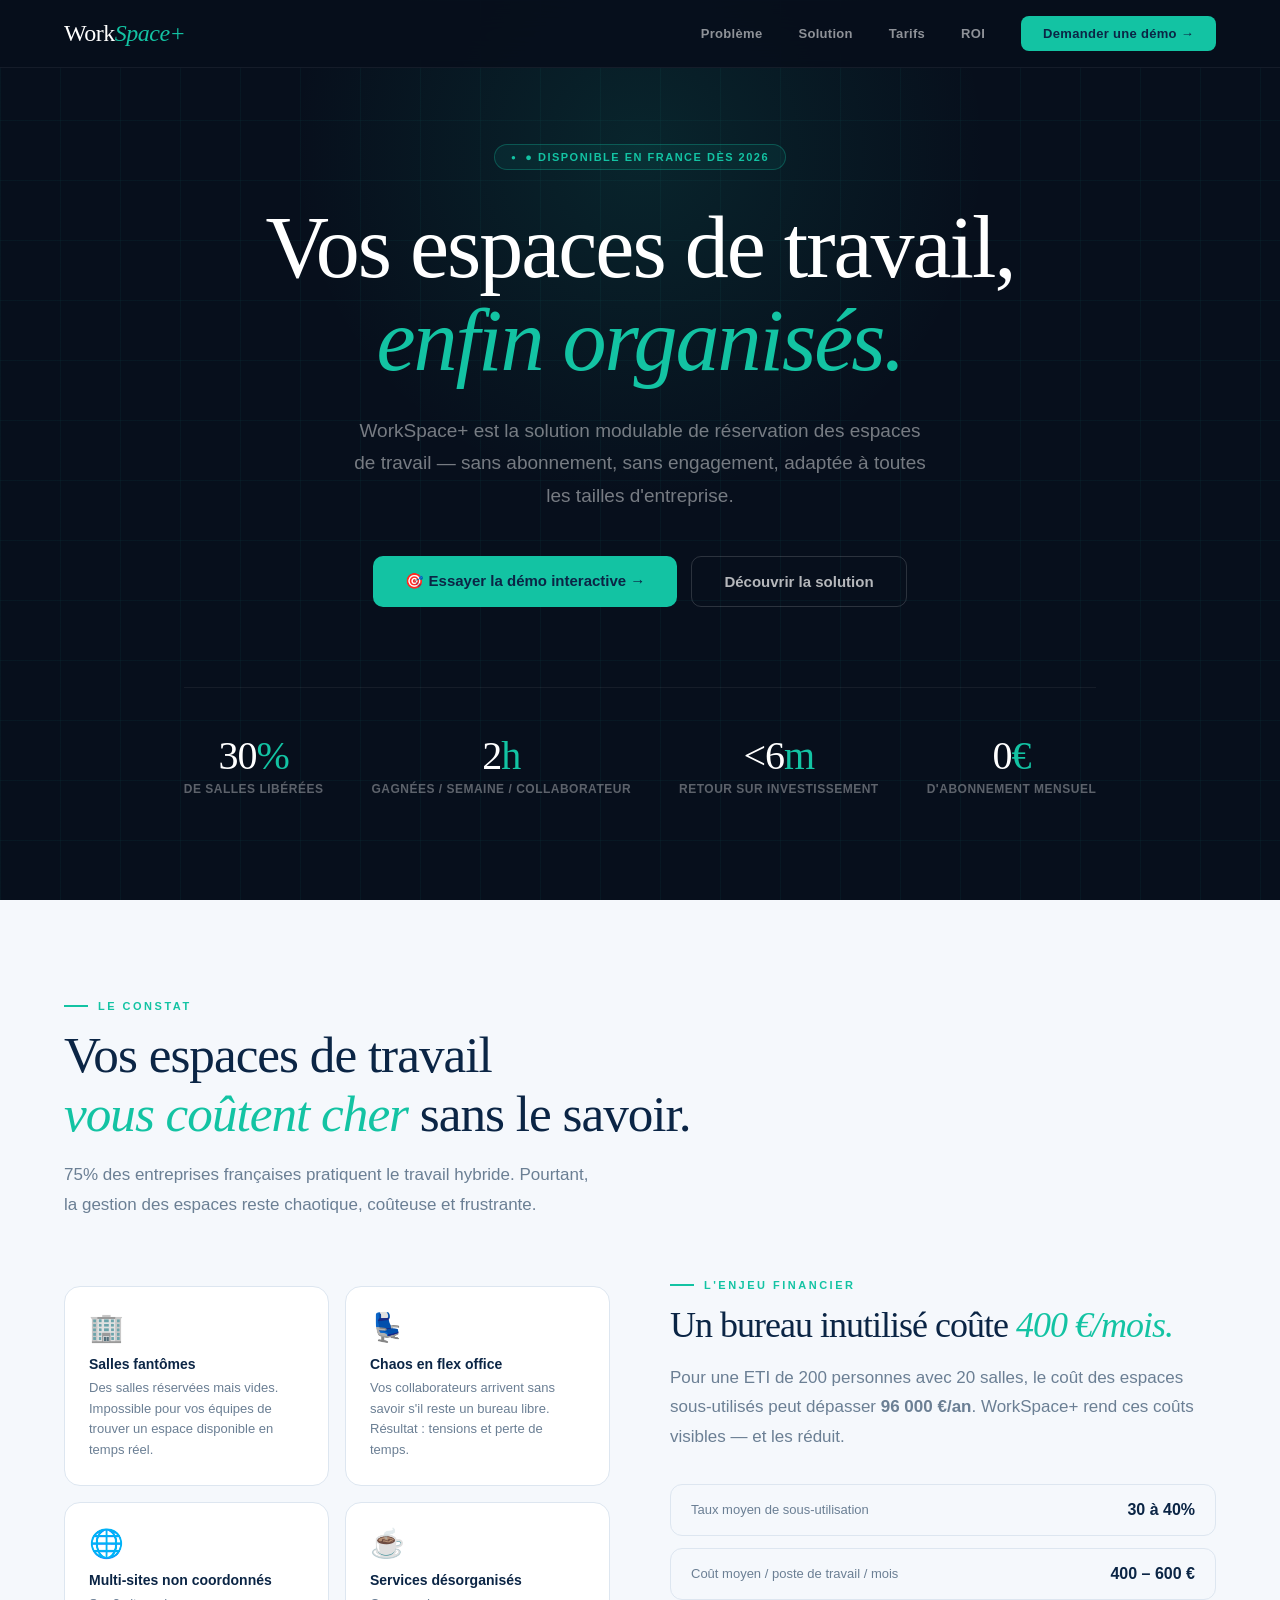
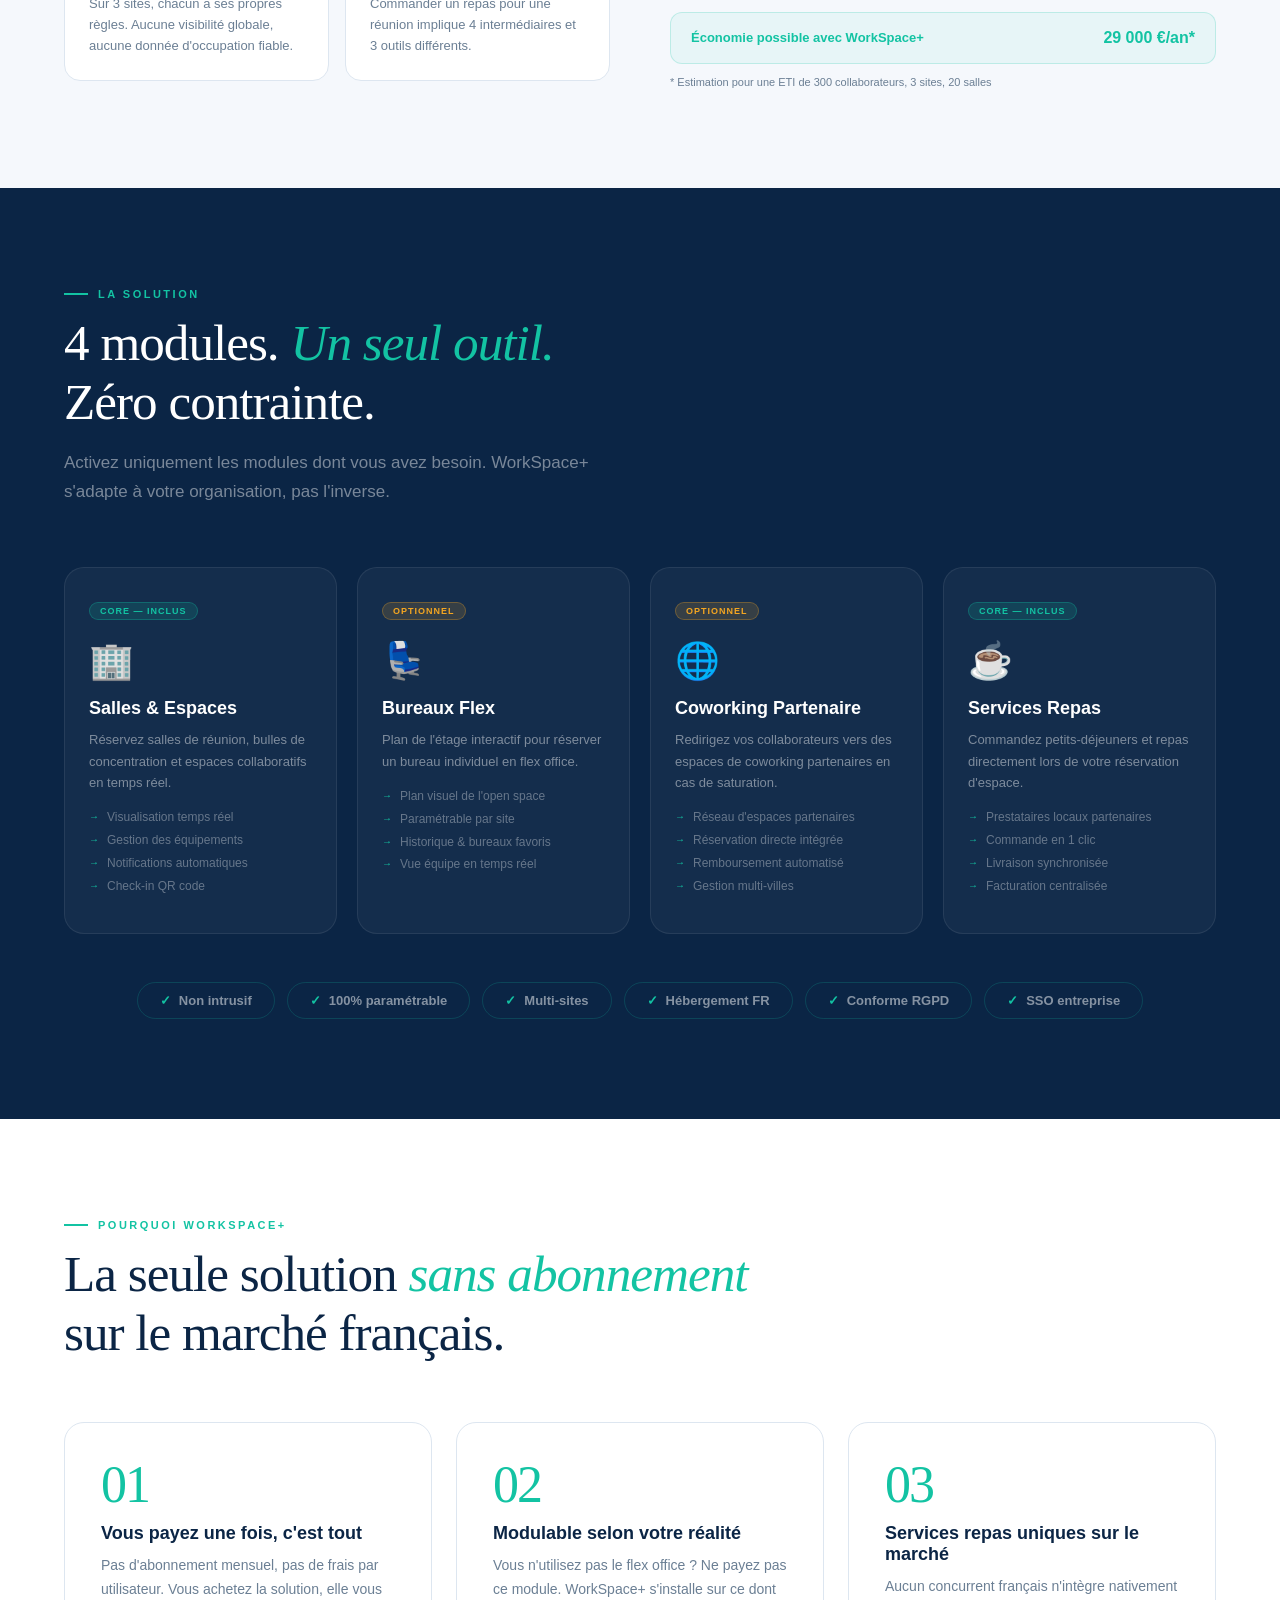
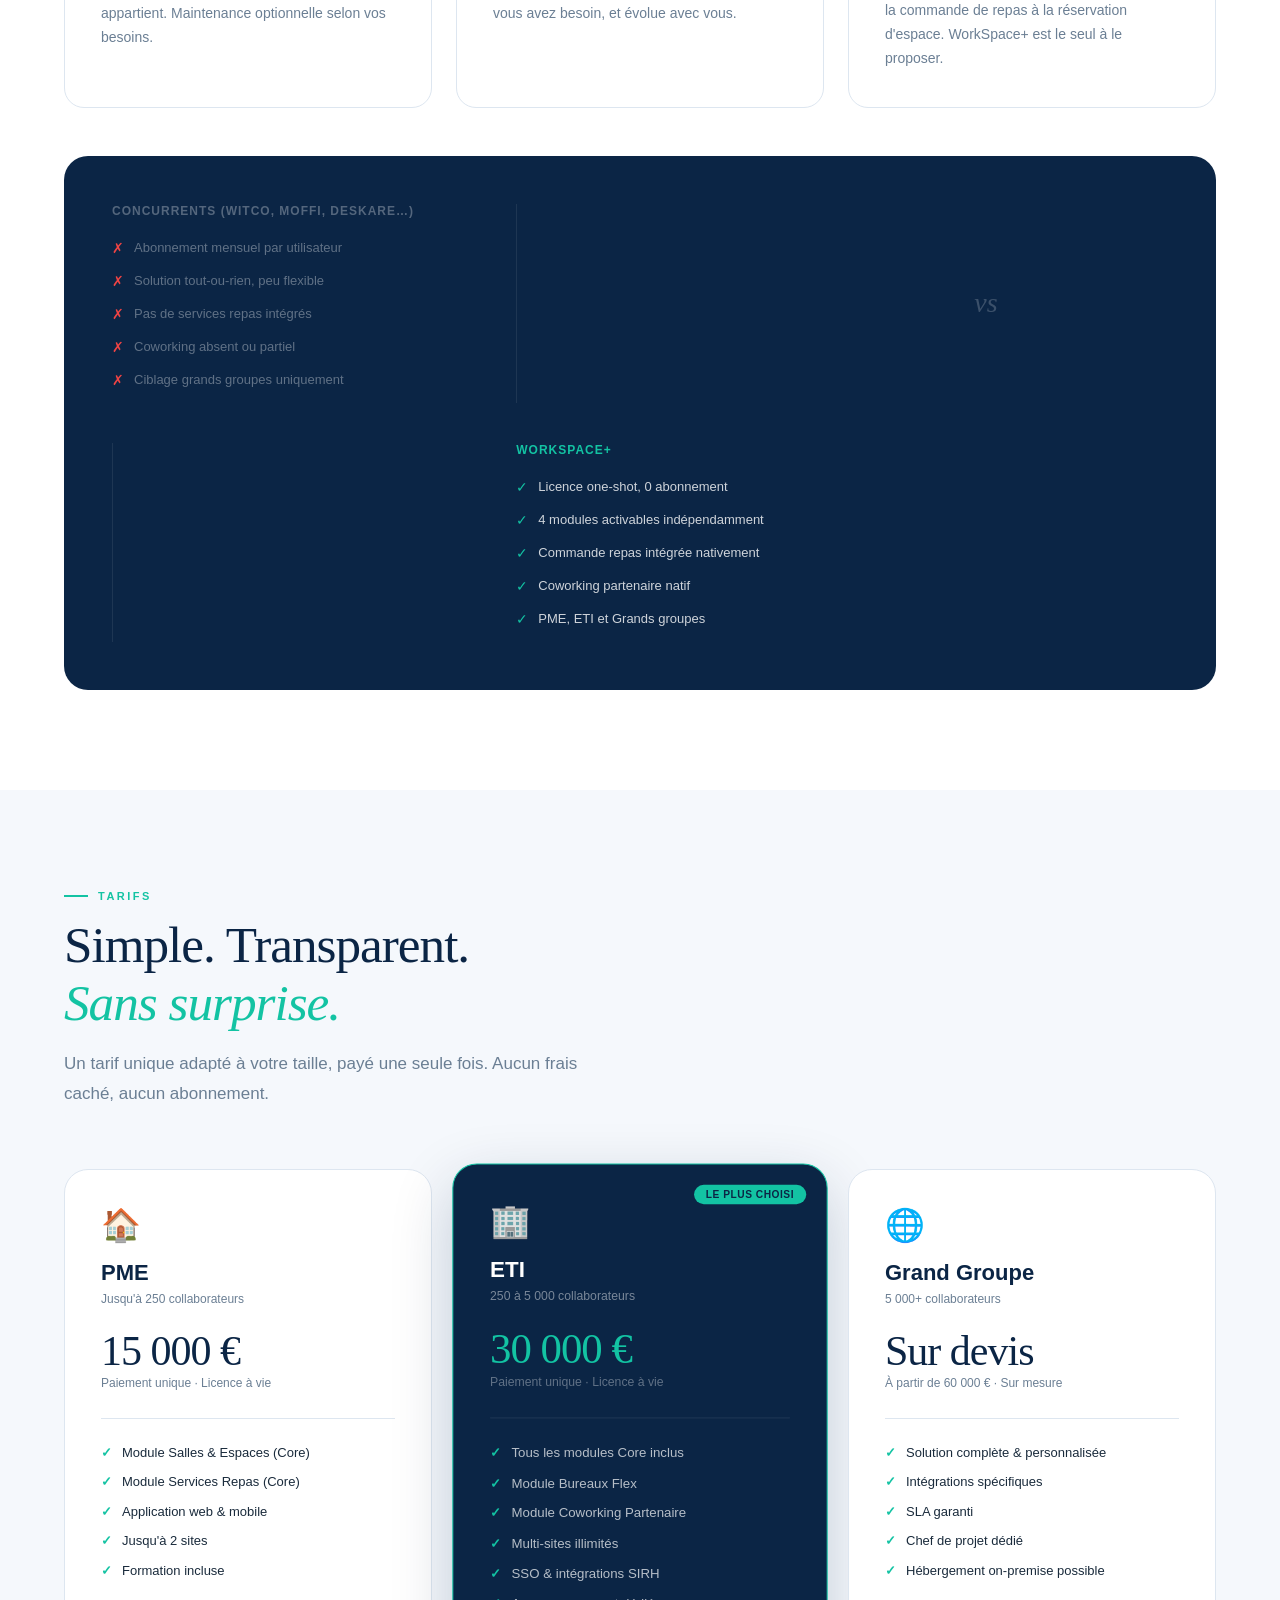
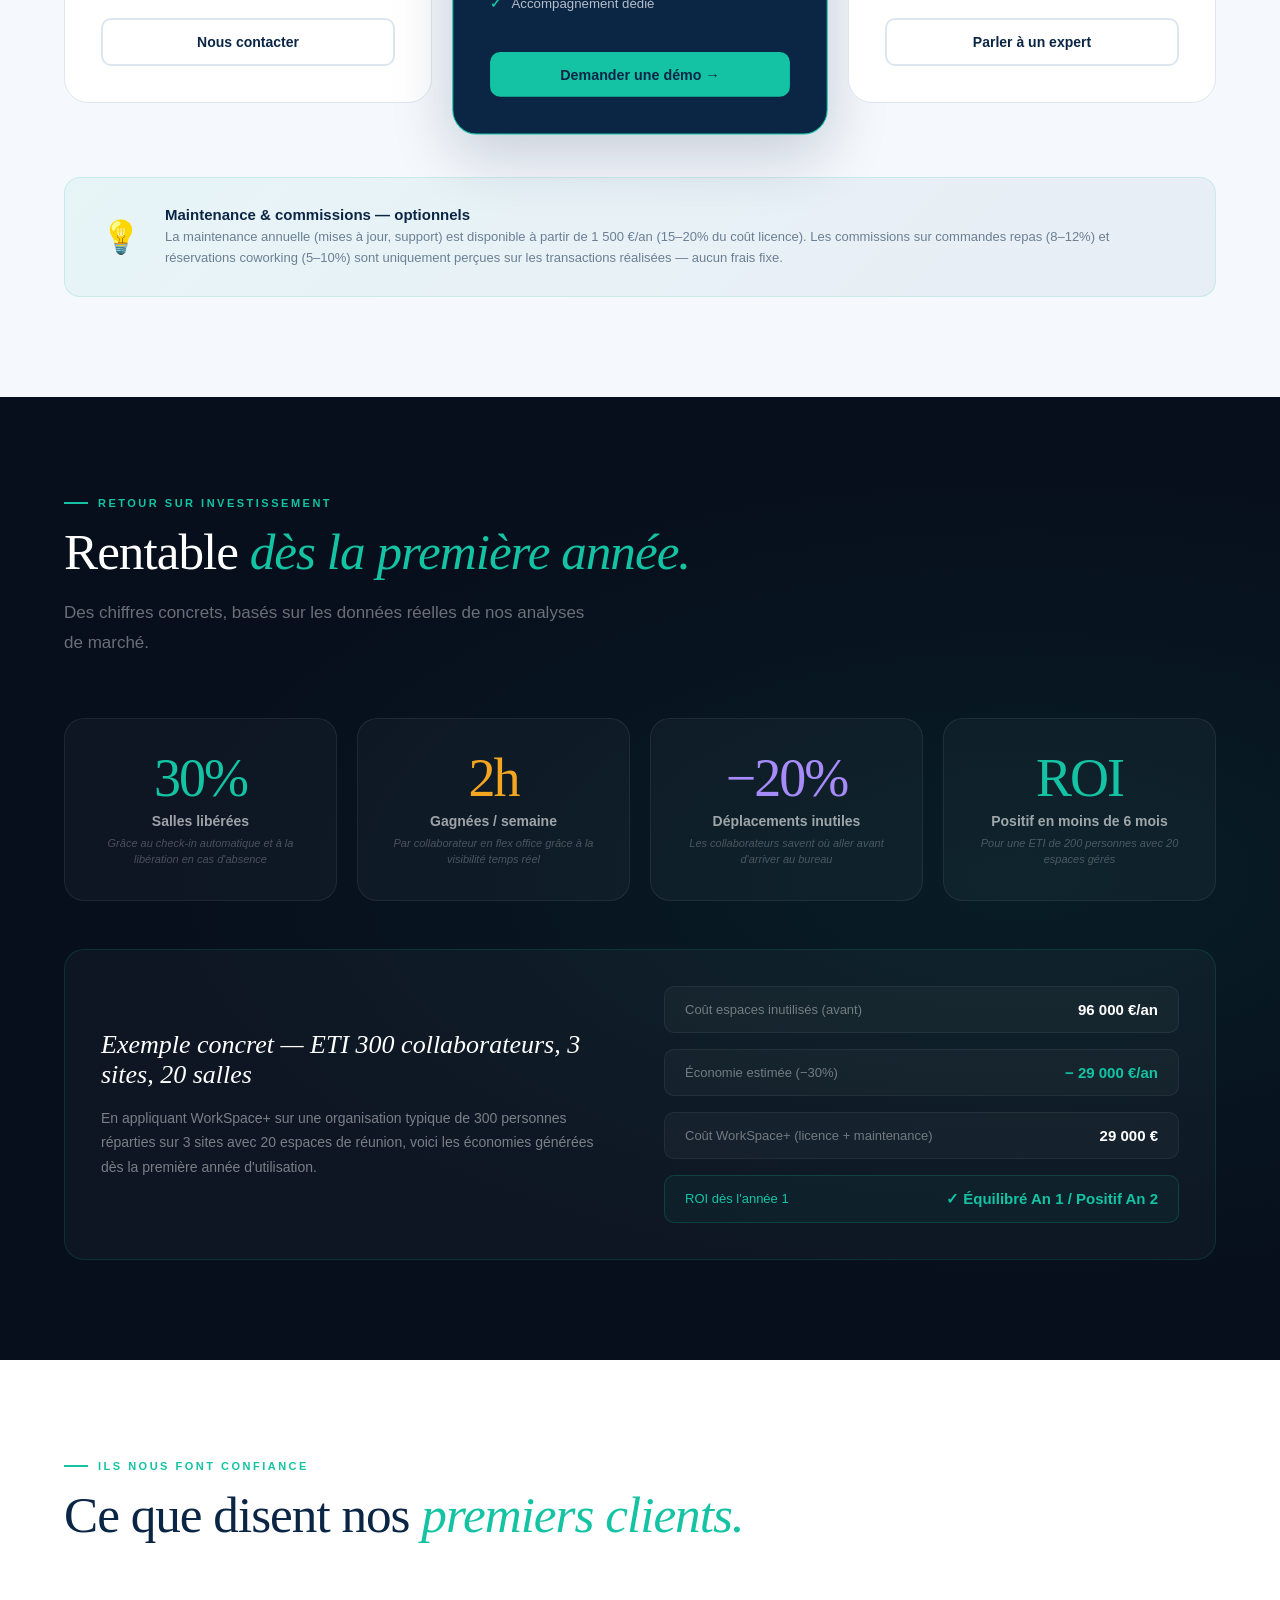
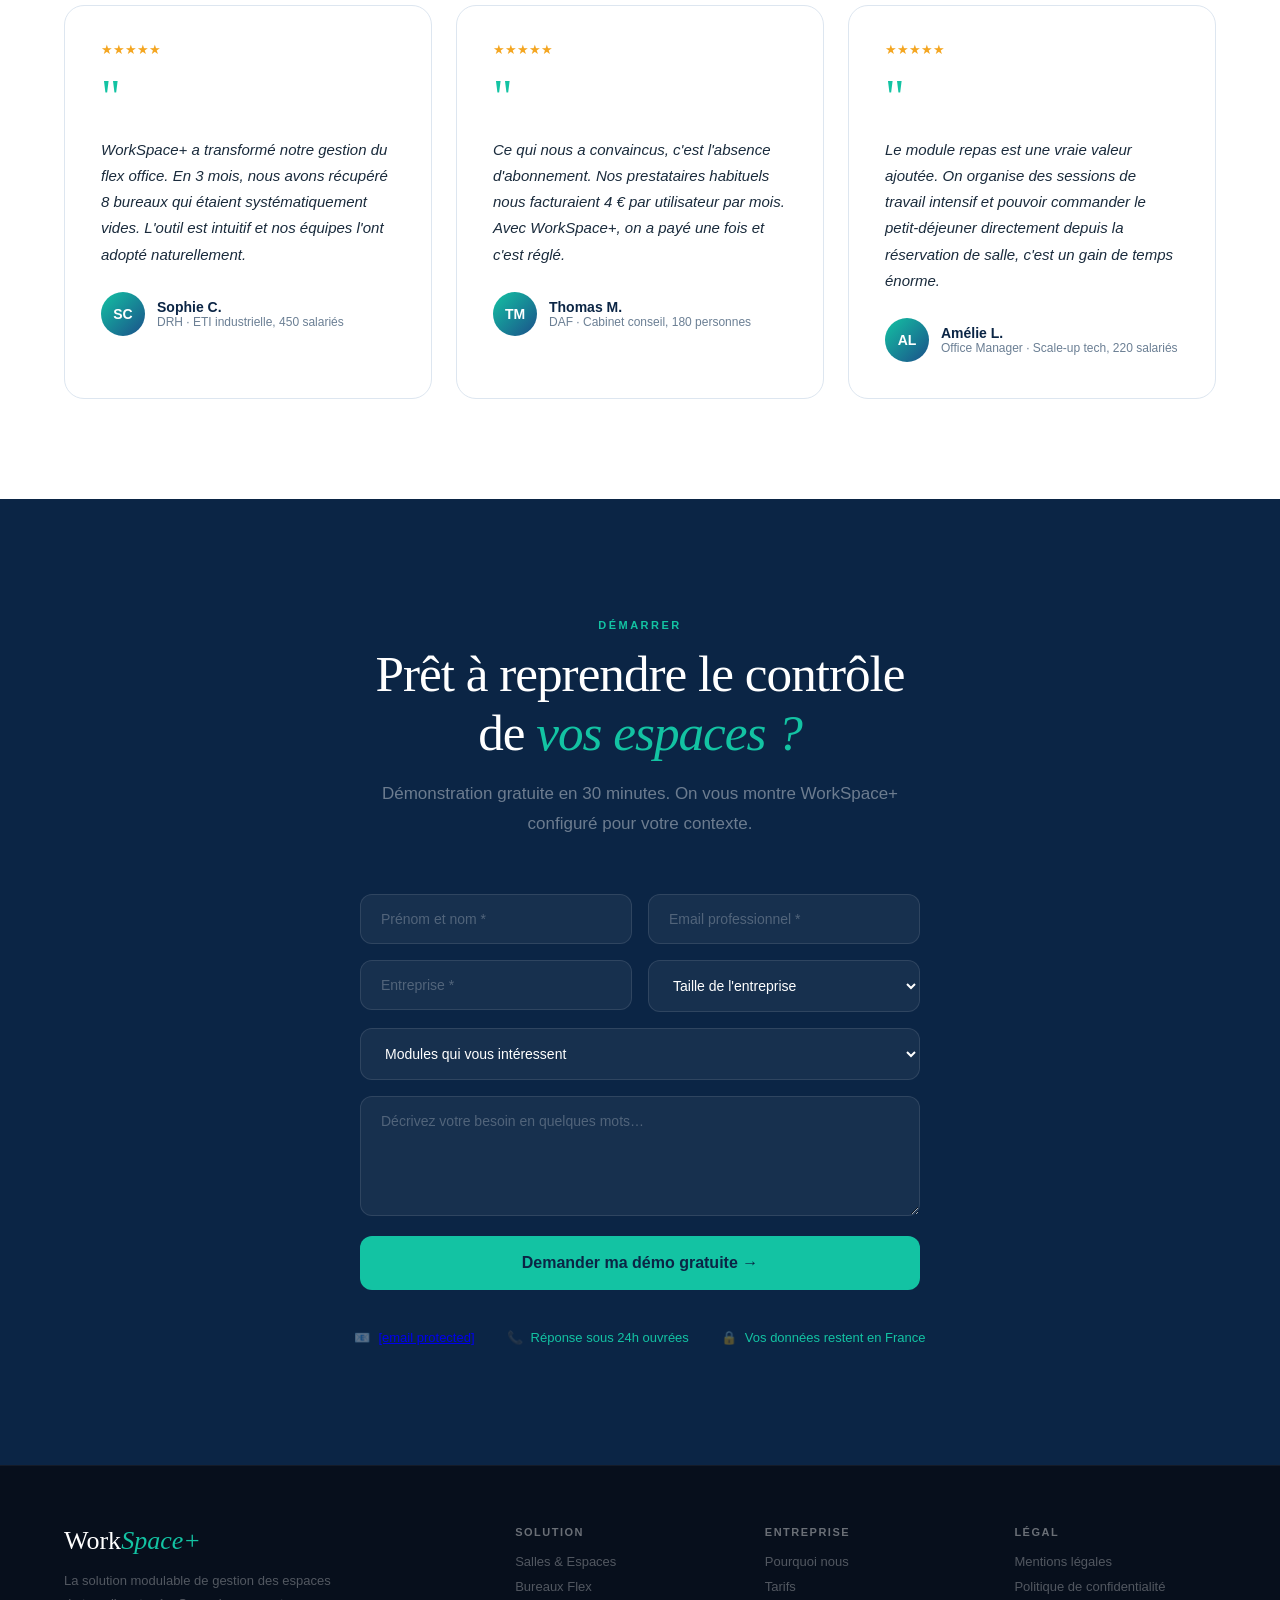
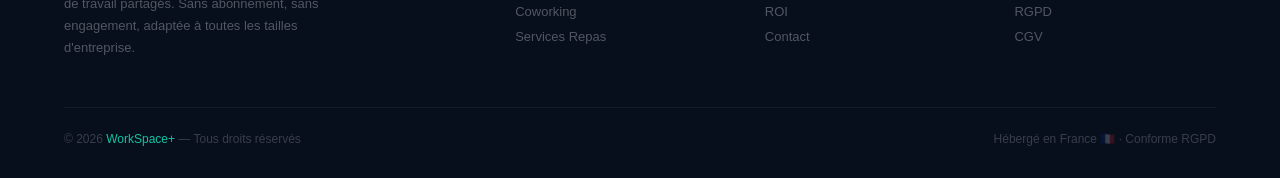
==== commit 5ce15cc1: "Update index.html" ====
--- a/index.html
+++ b/index.html
@@ -4,7 +4,7 @@
 <meta charset="UTF-8">
 <meta name="viewport" content="width=device-width, initial-scale=1.0">
 <title>WorkSpace+ — La solution modulable de gestion des espaces de travail</title>
-<link href="https://fonts.googleapis.com/css2?family=Instrument+Serif:ital@0;1&family=Syne:wght@400;500;600;700;800&display=swap" rel="stylesheet">
+
 <style>
 *, *::before, *::after { margin: 0; padding: 0; box-sizing: border-box; }
 
@@ -25,7 +25,7 @@
 html { scroll-behavior: smooth; }
 
 body {
-  font-family: 'Syne', sans-serif;
+  font-family: -apple-system, BlinkMacSystemFont, 'Segoe UI', sans-serif;
   color: var(--text);
   background: var(--white);
   overflow-x: hidden;
@@ -50,7 +50,7 @@
   transition: all .3s;
 }
 .nav-logo {
-  font-family: 'Instrument Serif', serif;
+  font-family: Georgia, 'Times New Roman', serif;
   font-size: 24px; font-weight: 400;
   color: var(--white); letter-spacing: -0.5px;
 }
@@ -121,7 +121,7 @@
 @keyframes pulse { 0%,100%{opacity:1} 50%{opacity:0.3} }
 
 .hero-title {
-  font-family: 'Instrument Serif', serif;
+  font-family: Georgia, 'Times New Roman', serif;
   font-size: clamp(48px, 7vw, 88px);
   font-weight: 400; line-height: 1.05;
   color: var(--white); letter-spacing: -2px;
@@ -169,7 +169,7 @@
   
 }
 .hero-stat-num {
-  font-family: 'Instrument Serif', serif;
+  font-family: Georgia, 'Times New Roman', serif;
   font-size: 40px; color: var(--white); letter-spacing: -1px;
   line-height: 1;
 }
@@ -192,7 +192,7 @@
 }
 .section-eyebrow::before { content: ''; width: 24px; height: 2px; background: var(--teal); }
 .section-title {
-  font-family: 'Instrument Serif', serif;
+  font-family: Georgia, 'Times New Roman', serif;
   font-size: clamp(32px, 4vw, 52px);
   font-weight: 400; line-height: 1.15;
   letter-spacing: -1px; color: var(--navy);
@@ -306,7 +306,7 @@
 }
 .avantage:hover { border-color: var(--teal); box-shadow: 0 12px 40px rgba(19,195,163,0.08); }
 .avantage-num {
-  font-family: 'Instrument Serif', serif;
+  font-family: Georgia, 'Times New Roman', serif;
   font-size: 52px; color: var(--teal); line-height: 1;
   margin-bottom: 12px; letter-spacing: -2px;
 }
@@ -337,7 +337,7 @@
 }
 .vs-middle {
   text-align: center;
-  font-family: 'Instrument Serif', serif;
+  font-family: Georgia, 'Times New Roman', serif;
   font-size: 28px; color: rgba(255,255,255,0.2);
   font-style: italic;
 }
@@ -372,7 +372,7 @@
 .tarif-target { font-size: 12px; color: var(--muted); margin-bottom: 24px; font-weight: 500; }
 .tarif-card.featured .tarif-target { color: rgba(255,255,255,0.45); }
 .tarif-price {
-  font-family: 'Instrument Serif', serif;
+  font-family: Georgia, 'Times New Roman', serif;
   font-size: 42px; color: var(--navy); line-height: 1;
   margin-bottom: 4px; letter-spacing: -1px;
 }
@@ -445,7 +445,7 @@
   transform: translateY(-4px);
 }
 .roi-num {
-  font-family: 'Instrument Serif', serif;
+  font-family: Georgia, 'Times New Roman', serif;
   font-size: 54px; font-weight: 400;
   line-height: 1; letter-spacing: -2px;
   margin-bottom: 8px;
@@ -461,7 +461,7 @@
   display: grid; grid-template-columns: 1fr 1fr; gap: 48px; align-items: center;
 }
 .roi-ex-title {
-  font-family: 'Instrument Serif', serif;
+  font-family: Georgia, 'Times New Roman', serif;
   font-size: 26px; color: var(--white); margin-bottom: 16px; font-style: italic;
 }
 .roi-ex-text { font-size: 14px; color: rgba(255,255,255,0.45); line-height: 1.75; }
@@ -491,7 +491,7 @@
 }
 .trust-quote {
   font-size: 48px; color: var(--teal); line-height: 1;
-  font-family: 'Instrument Serif', serif; margin-bottom: 16px;
+  font-family: Georgia, 'Times New Roman', serif; margin-bottom: 16px;
 }
 .trust-text { font-size: 15px; color: var(--text); line-height: 1.75; font-style: italic; margin-bottom: 24px; }
 .trust-author { display: flex; align-items: center; gap: 12px; }
@@ -572,7 +572,7 @@
   gap: 48px; margin-bottom: 48px;
 }
 .footer-logo {
-  font-family: 'Instrument Serif', serif;
+  font-family: Georgia, 'Times New Roman', serif;
   font-size: 26px; color: var(--white); margin-bottom: 14px;
 }
 .footer-logo span { color: var(--teal); font-style: italic; }
